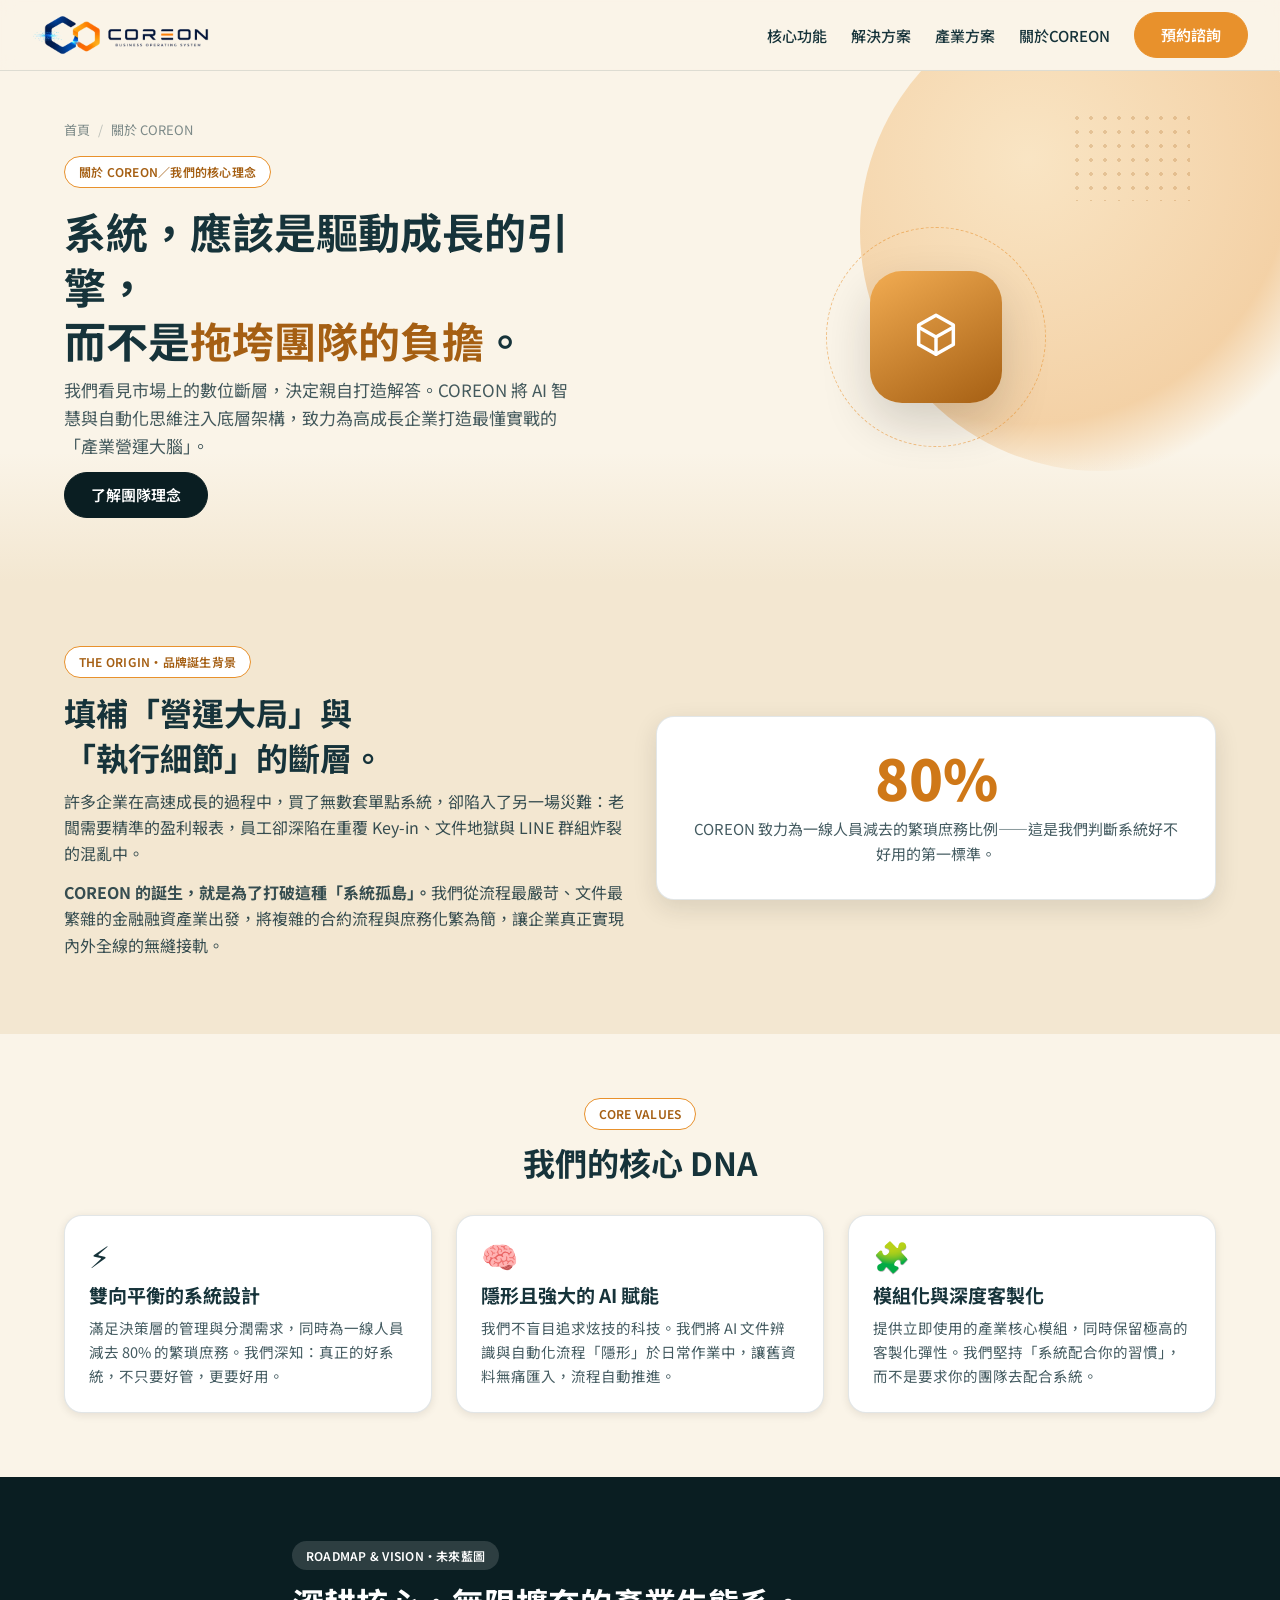
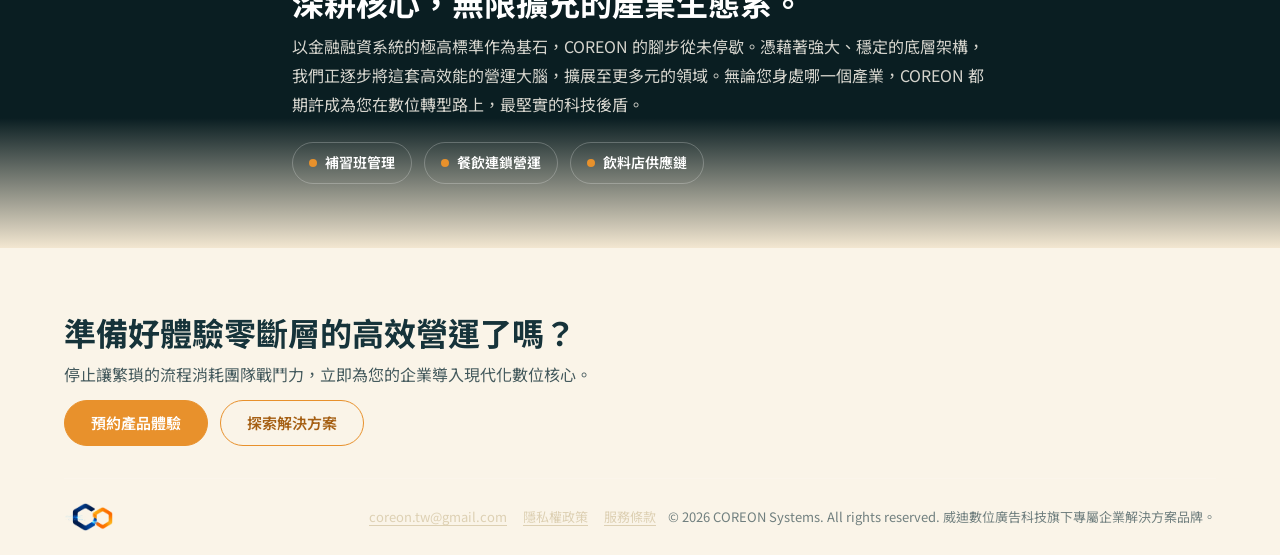
==== about/index.html @ 4904dd34 "更新網站 2026-08-02 11:13" ====
<!DOCTYPE html>
<html lang="zh-Hant-TW">
<head>
<meta charset="UTF-8">
<meta name="viewport" content="width=device-width, initial-scale=1">
<title>關於 COREON｜產業特化型 ERP 品牌故事</title>
<meta name="description" content="COREON 由威迪數位廣告科技打造，從流程最嚴苛的金融融資產業出發，用 AI 辨識與自動化打破企業「系統孤島」。看看我們的核心理念、品牌誕生故事，以及未來如何擴展到補習班、餐飲、飲料連鎖等產業。">
<link rel="canonical" href="https://coreon.tw/about/">

<meta property="og:type" content="website">
<meta property="og:site_name" content="COREON">
<meta property="og:title" content="關於 COREON｜產業特化型 ERP 品牌故事">
<meta property="og:description" content="從金融融資產業出發，COREON 用 AI 與自動化打破企業「系統孤島」，打造真正懂營運的產業特化型系統。">
<meta property="og:url" content="https://coreon.tw/about/">
<meta property="og:locale" content="zh_TW">

<meta name="twitter:card" content="summary_large_image">
<meta name="twitter:title" content="關於 COREON｜產業特化型 ERP 品牌故事">
<meta name="twitter:description" content="從金融融資產業出發，COREON 用 AI 與自動化打破企業「系統孤島」。">

<link rel="icon" type="image/x-icon" href="/favicon.ico">
<link rel="icon" type="image/png" sizes="32x32" href="/images/brand/favicon-32x32.png">
<link rel="icon" type="image/png" sizes="16x16" href="/images/brand/favicon-16x16.png">
<link rel="apple-touch-icon" sizes="180x180" href="/images/brand/apple-touch-icon.png">
<link rel="stylesheet" href="/css/styles.css">

<script type="application/ld+json">
{
  "@context": "https://schema.org",
  "@type": "BreadcrumbList",
  "itemListElement": [
    { "@type": "ListItem", "position": 1, "name": "首頁", "item": "https://coreon.tw/" },
    { "@type": "ListItem", "position": 2, "name": "關於 COREON", "item": "https://coreon.tw/about/" }
  ]
}
</script>
</head>
<body>

<header>
  <nav class="site-nav" aria-label="主導覽">
    <a class="nav-brand" href="/">
      <img class="nav-mark-logo nav-mark-logo--horizontal" src="/images/brand/coreon-horizontal.webp" alt="COREON — Business Operating System">
    </a>
    <button class="nav-toggle" id="navToggle" aria-expanded="false" aria-controls="navLinks" aria-label="開啟選單">
      <span></span>
    </button>
    <ul class="nav-links" id="navLinks">
      <li><a href="/#why">核心功能</a></li>
      <li><a href="/solutions/finance-lending/">解決方案</a></li>
      <li><a href="/industries/">產業方案</a></li>
      <li><a href="/about/" aria-current="page">關於COREON</a></li>
      <li><a href="https://lin.ee/829kkoG" target="_blank" rel="noopener" class="btn btn-primary glow-hover">預約諮詢</a></li>
    </ul>
  </nav>
</header>

<main>

  <!-- HERO -->
  <section class="hero fade-bottom fade-to-surface" aria-labelledby="hero-heading">
    <div class="hero-blob" aria-hidden="true"></div>
    <div class="hero-dots" aria-hidden="true"></div>
    <div class="container reveal">
      <ol class="breadcrumb" style="opacity:0.55;">
        <li><a href="/">首頁</a></li>
        <li>關於 COREON</li>
      </ol>
      <div class="grid-2" style="align-items:center;">
        <div>
          <span class="tag tag-outline">關於 COREON／我們的核心理念</span>
          <h1 id="hero-heading" style="margin-top:var(--space-4);">
            系統，應該是驅動成長的引擎，<br>
            而不是<span class="hero-highlight">拖垮團隊的負擔</span>。
          </h1>
          <p style="font-size:17px;max-width:520px;opacity:0.8;">
            我們看見市場上的數位斷層，決定親自打造解答。COREON 將 AI 智慧與自動化思維注入底層架構，致力為高成長企業打造最懂實戰的「產業營運大腦」。
          </p>
          <div style="display:flex;gap:var(--space-3);flex-wrap:wrap;">
            <a href="#origin" class="btn btn-secondary glow-hover glow-hover--teal">了解團隊理念</a>
          </div>
        </div>

        <div class="reveal" style="display:flex;justify-content:center;" aria-hidden="true">
          <div class="why-emblem" style="width:220px;height:220px;">
            <span class="why-emblem-ring"></span>
            <span class="why-emblem-core" style="width:132px;height:132px;border-radius:32px;">
              <svg width="52" height="52" viewBox="0 0 24 24" fill="none" stroke="currentColor" stroke-width="1.6" stroke-linecap="round" stroke-linejoin="round"><path d="M12 2l8 4.5v9L12 20l-8-4.5v-9L12 2z"/><path d="M12 12l8-4.5M12 12v8M12 12L4 7.5"/></svg>
            </span>
          </div>
        </div>
      </div>
    </div>
  </section>

  <!-- ORIGIN -->
  <section id="origin" style="background:var(--color-surface);" aria-labelledby="origin-heading">
    <div class="container reveal">
      <div class="grid-2" style="align-items:center;">
        <div>
          <span class="tag tag-outline">THE ORIGIN・品牌誕生背景</span>
          <h2 id="origin-heading" style="margin-top:var(--space-3);line-height:1.4;">填補「營運大局」與<br>「執行細節」的斷層。</h2>
          <p style="font-size:16px;opacity:0.85;">
            許多企業在高速成長的過程中，買了無數套單點系統，卻陷入了另一場災難：老闆需要精準的盈利報表，員工卻深陷在重覆 Key-in、文件地獄與 LINE 群組炸裂的混亂中。
          </p>
          <p style="font-size:16px;opacity:0.85;">
            <strong>COREON 的誕生，就是為了打破這種「系統孤島」。</strong>我們從流程最嚴苛、文件最繁雜的金融融資產業出發，將複雜的合約流程與庶務化繁為簡，讓企業真正實現內外全線的無縫接軌。
          </p>
        </div>
        <div class="card elev-md reveal" style="padding:var(--space-8);text-align:center;background:#fff;">
          <div style="font-family:var(--font-heading);font-weight:900;font-size:56px;color:var(--color-accent-600);line-height:1;">80%</div>
          <p class="card-body" style="font-size:15px;margin-top:var(--space-3);">COREON 致力為一線人員減去的繁瑣庶務比例——這是我們判斷系統好不好用的第一標準。</p>
        </div>
      </div>
    </div>
  </section>

  <!-- CORE DNA -->
  <section aria-labelledby="dna-heading">
    <div class="container reveal">
      <div class="section-intro">
        <span class="tag tag-outline">CORE VALUES</span>
        <h2 id="dna-heading" style="margin-top:var(--space-3);">我們的核心 DNA</h2>
      </div>
      <div class="grid-3">
        <article class="card pain-card elev-sm glow-hover">
          <span class="pain-emoji" aria-hidden="true">⚡</span>
          <h3 class="card-title">雙向平衡的系統設計</h3>
          <p class="card-body">滿足決策層的管理與分潤需求，同時為一線人員減去 80% 的繁瑣庶務。我們深知：真正的好系統，不只要好管，更要好用。</p>
        </article>
        <article class="card pain-card elev-sm glow-hover">
          <span class="pain-emoji" aria-hidden="true">🧠</span>
          <h3 class="card-title">隱形且強大的 AI 賦能</h3>
          <p class="card-body">我們不盲目追求炫技的科技。我們將 AI 文件辨識與自動化流程「隱形」於日常作業中，讓舊資料無痛匯入，流程自動推進。</p>
        </article>
        <article class="card pain-card elev-sm glow-hover">
          <span class="pain-emoji" aria-hidden="true">🧩</span>
          <h3 class="card-title">模組化與深度客製化</h3>
          <p class="card-body">提供立即使用的產業核心模組，同時保留極高的客製化彈性。我們堅持「系統配合你的習慣」，而不是要求你的團隊去配合系統。</p>
        </article>
      </div>
    </div>
  </section>

  <!-- ROADMAP -->
  <section class="section-on-dark fade-bottom fade-to-surface" aria-labelledby="roadmap-heading">
    <div class="container reveal" style="max-width:760px;">
      <span class="tag tag-on-dark">ROADMAP &amp; VISION・未來藍圖</span>
      <h2 id="roadmap-heading" style="margin-top:var(--space-3);">深耕核心，無限擴充的產業生態系。</h2>
      <p style="font-size:16px;line-height:1.8;opacity:0.85;">
        以金融融資系統的極高標準作為基石，COREON 的腳步從未停歇。憑藉著強大、穩定的底層架構，我們正逐步將這套高效能的營運大腦，擴展至更多元的領域。無論您身處哪一個產業，COREON 都期許成為您在數位轉型路上，最堅實的科技後盾。
      </p>
      <div class="trust-chip-row" style="justify-content:flex-start;margin-top:var(--space-6);">
        <span class="trust-chip" style="background:transparent;border-color:color-mix(in srgb, #fff 24%, transparent);color:#fff;"><span class="dot"></span>補習班管理</span>
        <span class="trust-chip" style="background:transparent;border-color:color-mix(in srgb, #fff 24%, transparent);color:#fff;"><span class="dot"></span>餐飲連鎖營運</span>
        <span class="trust-chip" style="background:transparent;border-color:color-mix(in srgb, #fff 24%, transparent);color:#fff;"><span class="dot"></span>飲料店供應鏈</span>
      </div>
    </div>
  </section>

  <!-- BOTTOM CTA -->
  <section class="cta-section" aria-labelledby="cta-heading">
    <div class="container">
      <div class="cta-inner reveal" style="max-width:640px;">
        <h2 id="cta-heading">準備好體驗零斷層的高效營運了嗎？</h2>
        <p style="opacity:0.8;">停止讓繁瑣的流程消耗團隊戰鬥力，立即為您的企業導入現代化數位核心。</p>
        <div style="display:flex;gap:var(--space-3);flex-wrap:wrap;">
          <a href="https://lin.ee/829kkoG" target="_blank" rel="noopener" class="btn btn-primary glow-hover">預約產品體驗</a>
          <a href="/solutions/finance-lending/" class="btn btn-outline glow-hover">探索解決方案</a>
        </div>
      </div>

      <div class="site-footer">
        <span class="nav-brand">
          <img class="nav-mark-logo" src="/images/brand/coreon-mark.webp" alt="COREON 商標" width="100" height="57">
          <span class="visually-hidden">COREON</span>
        </span>
        <ul class="footer-legal">
          <li><a href="mailto:coreon.tw@gmail.com">coreon.tw@gmail.com</a></li>
          <li><a href="/privacy-policy">隱私權政策</a></li>
          <li><a href="/terms">服務條款</a></li>
        </ul>
        <span class="footer-copy">© 2026 COREON Systems. All rights reserved. 威迪數位廣告科技旗下專屬企業解決方案品牌。</span>
      </div>
    </div>
  </section>

</main>

<script src="/js/main.js"></script>
</body>
</html>
---- css/styles.css ----
/* COREON — 全站樣式表 v2（圓潤現代 SaaS 風格）
   依使用者提供的參考圖調整視覺方向：保留原品牌色票（暖橘 + 深藍綠 + 米白），
   但改為圓角卡片、柔和陰影、區塊間漸層過渡與 hover 動態效果。
   字體 Noto Sans TC（設計稿原字體 Barlow 為拉丁字體，不含中文字符）。
   圖片素材：目前無真實照片／截圖，一律以 CSS/SVG 風格化示意圖呈現，待真實素材到位後替換。 */
@import url('https://fonts.googleapis.com/css2?family=Noto+Sans+TC:wght@400;500;600;700;900&display=swap');

:root {
  --color-bg: #faf4e8;
  --color-surface: #f3e7d1;
  --color-text: #16333a;
  --color-accent: #e8912c;
  --color-accent-2: #1d4a52;
  --color-divider: color-mix(in srgb, #16333a 12%, transparent);

  --color-neutral-100: #faf5ec;
  --color-neutral-200: #f0e6d4;
  --color-neutral-300: #ddd0b3;
  --color-neutral-400: #c2b295;
  --color-neutral-500: #a3937a;
  --color-neutral-600: #7d6f5a;
  --color-neutral-700: #5c5142;
  --color-neutral-800: #3a3128;
  --color-neutral-900: #241d16;

  --color-accent-100: #fff3e0;
  --color-accent-200: #fce0b0;
  --color-accent-300: #f7c880;
  --color-accent-400: #f2ac52;
  --color-accent-500: #e8912c;
  --color-accent-600: #cf7818;
  --color-accent-700: #a55f13;
  --color-accent-800: #74430e;
  --color-accent-900: #402408;

  --color-accent-2-100: #e3edee;
  --color-accent-2-200: #c0d6d8;
  --color-accent-2-300: #96bcbf;
  --color-accent-2-400: #6a9da1;
  --color-accent-2-500: #487d82;
  --color-accent-2-600: #2f5f64;
  --color-accent-2-700: #1d4a52;
  --color-accent-2-800: #123138;
  --color-accent-2-900: #0a1e22;

  --font-heading: "Noto Sans TC", system-ui, sans-serif;
  --font-heading-weight: 700;
  --font-body: "Noto Sans TC", system-ui, sans-serif;

  --space-1: 4px; --space-2: 8px; --space-3: 12px; --space-4: 16px; --space-6: 24px; --space-8: 32px;

  --radius-sm: 6px; --radius-md: 12px; --radius-lg: 18px; --radius-xl: 26px; --radius-pill: 999px;

  --shadow-sm: 0 2px 8px color-mix(in srgb, #241d16 10%, transparent);
  --shadow-md: 0 8px 24px color-mix(in srgb, #241d16 12%, transparent);
  --shadow-lg: 0 20px 48px color-mix(in srgb, #241d16 18%, transparent);
  --glow-accent: 0 0 0 4px color-mix(in srgb, var(--color-accent) 18%, transparent), 0 12px 32px color-mix(in srgb, var(--color-accent) 28%, transparent);
  --glow-teal: 0 0 0 4px color-mix(in srgb, var(--color-accent-2-500) 22%, transparent), 0 12px 32px color-mix(in srgb, var(--color-accent-2-700) 30%, transparent);
}

*, *::before, *::after { box-sizing: border-box; }
html { scroll-behavior: smooth; }
body {
  margin: 0; background: var(--color-bg); color: var(--color-text);
  font-family: var(--font-body); font-size: 16px; line-height: 1.65; font-weight: 400;
  overflow-x: hidden;
}
h1, h2, h3, h4, h5, h6 {
  font-family: var(--font-heading); font-weight: var(--font-heading-weight);
  line-height: 1.3; letter-spacing: 0; margin: 0 0 var(--space-2);
}
h1 { font-size: 42px; } h2 { font-size: 32px; } h3 { font-size: 21px; }
p { margin: 0 0 var(--space-3); }
a { color: var(--color-accent-700); text-underline-offset: 3px; }
img, svg { display: block; max-width: 100%; }
.container { max-width: 1280px; margin: 0 auto; padding-left: var(--space-8); padding-right: var(--space-8); position: relative; z-index: 1; }
.visually-hidden { position: absolute; width: 1px; height: 1px; overflow: hidden; clip: rect(0 0 0 0); white-space: nowrap; }
:focus-visible { outline: 2px solid var(--color-accent-700); outline-offset: 2px; }

/* — motion: 淡入上浮，配合 IntersectionObserver 觸發 — */
.reveal { opacity: 0; transform: translateY(18px); transition: opacity .6s ease, transform .6s ease; }
.reveal.is-visible { opacity: 1; transform: translateY(0); }
@media (prefers-reduced-motion: reduce) {
  html { scroll-behavior: auto; }
  .reveal { opacity: 1; transform: none; transition: none; }
}

/* — 區塊間漸層過渡（取代生硬的色塊切割）—
   做法：漸層是該區塊自己的 ::after，畫在自己底部邊緣「內側」，z-index 壓在內容下方，
   絕對不會蓋到前一個區塊或自己的文字／按鈕（先前版本用負 margin 疊到上一區塊，導致按鈕被蓋住，已修正）。 */
.fade-bottom { overflow: hidden; }
.fade-bottom::after {
  content: ""; position: absolute; left: 0; right: 0; bottom: 0; height: 130px;
  pointer-events: none; z-index: 0;
}
.fade-to-teal::after { background: linear-gradient(to bottom, transparent, var(--color-accent-2-900)); }
.fade-to-cream::after { background: linear-gradient(to bottom, transparent, var(--color-bg)); }
.fade-to-surface::after { background: linear-gradient(to bottom, transparent, var(--color-surface)); }
@media (max-width: 860px) { .fade-bottom::after { height: 72px; } }

/* — hover 發光效果，用在卡片／按鈕上 — */
.glow-hover { transition: box-shadow .3s ease, transform .3s ease, border-color .3s ease; }
.glow-hover:hover, .glow-hover:focus-visible { box-shadow: var(--glow-accent); transform: translateY(-4px); border-color: color-mix(in srgb, var(--color-accent) 45%, transparent); }
.glow-hover--teal:hover, .glow-hover--teal:focus-visible { box-shadow: var(--glow-teal); }

/* — buttons — */
.btn {
  display: inline-flex; align-items: center; justify-content: center; gap: 8px;
  cursor: pointer; text-decoration: none;
  font-family: var(--font-heading); font-weight: 600;
  font-size: 15px; line-height: 1.2; color: var(--color-text);
  background: transparent; border: 1.5px solid var(--color-divider);
  padding: 13px 26px; border-radius: var(--radius-pill);
  transition: box-shadow .25s ease, transform .25s ease, background .25s ease;
}
.btn:hover { transform: translateY(-2px); }
.btn-primary { background: var(--color-accent); color: #fff; border-color: var(--color-accent); }
.btn-primary:hover { background: var(--color-accent-600); box-shadow: var(--glow-accent); }
.btn-secondary { background: var(--color-accent-2-900); color: #fff; border-color: var(--color-accent-2-900); }
.btn-secondary:hover { background: var(--color-accent-2-700); box-shadow: var(--glow-teal); }
.btn-outline { border-color: var(--color-accent); color: var(--color-accent-700); background: transparent; }
.btn-outline:hover { background: var(--color-accent-100); box-shadow: var(--glow-accent); }
.btn-on-dark { border-color: color-mix(in srgb, #fff 30%, transparent); color: #fff; }
.btn-on-dark:hover { background: color-mix(in srgb, #fff 10%, transparent); }

/* — cards — */
.card { border-radius: var(--radius-lg); background: #fff; border: 1px solid var(--color-divider); }
.card-kicker { font-size: 11px; letter-spacing: 0.1em; text-transform: uppercase; color: var(--color-accent-700); font-weight: 600; }
.card-title { font-family: var(--font-heading); font-weight: 700; font-size: 19px; line-height: 1.35; }
.card-body { margin: 0; font-size: 14.5px; opacity: 0.8; }
.elev-sm { box-shadow: var(--shadow-sm); }
.elev-md { box-shadow: var(--shadow-md); }
.elev-lg { box-shadow: var(--shadow-lg); }

/* — tags — */
.tag { display: inline-flex; align-items: center; font-size: 12px; font-weight: 600; letter-spacing: 0.02em; padding: 5px 14px; border-radius: var(--radius-pill); }
.tag-accent { background: var(--color-accent-100); color: var(--color-accent-800); }
.tag-outline { border: 1.5px solid var(--color-accent); color: var(--color-accent-700); background: #fff; }
.tag-on-dark { background: color-mix(in srgb, #fff 14%, transparent); color: #fff; }

/* — icon badges — */
.icon-badge {
  width: 44px; height: 44px; border-radius: var(--radius-md); display: flex; align-items: center; justify-content: center;
  flex: none;
}
.icon-badge--accent { background: var(--color-accent-100); color: var(--color-accent-700); }
.icon-badge--teal { background: var(--color-accent-2-100); color: var(--color-accent-2-700); }
.icon-badge--on-dark { background: color-mix(in srgb, #fff 12%, transparent); color: var(--color-accent-300); }
.icon-badge--check { width: 26px; height: 26px; border-radius: 50%; background: var(--color-accent); color: #fff; }

/* — layout helpers — */
.grid-2 { display: grid; grid-template-columns: 1fr 1fr; gap: var(--space-8); }
.grid-3 { display: grid; grid-template-columns: repeat(3, 1fr); gap: var(--space-6); }
.grid-4 { display: grid; grid-template-columns: repeat(4, 1fr); gap: var(--space-4); }

/* — nav — */
.site-nav {
  display: flex; align-items: center; gap: var(--space-4);
  padding: var(--space-3) var(--space-8); border-bottom: 1px solid var(--color-divider);
  position: sticky; top: 0; background: color-mix(in srgb, var(--color-bg) 92%, transparent); backdrop-filter: blur(8px); z-index: 50;
}
.nav-brand { display: inline-flex; align-items: center; gap: 8px; font-family: var(--font-heading); font-weight: 800; font-size: 20px; margin-right: auto; letter-spacing: 0.01em; }
a.nav-brand { text-decoration: none; color: inherit; }
.nav-mark-logo { height: 32px; width: auto; display: block; }
.nav-mark-logo--horizontal { height: 40px; }
.site-footer .nav-mark-logo { height: 28px; }
.nav-links { display: flex; align-items: center; gap: var(--space-6); list-style: none; margin: 0; padding: 0; }
.nav-links a:not(.btn) { color: inherit; text-decoration: none; font-size: 15px; font-weight: 500; position: relative; }
.nav-links a:not(.btn)::after {
  content: ""; position: absolute; left: 0; right: 0; bottom: -6px; height: 2px; background: var(--color-accent);
  transform: scaleX(0); transition: transform .25s ease; transform-origin: left;
}
.nav-links a:not(.btn):hover::after { transform: scaleX(1); }
.nav-links a:not(.btn):hover { color: var(--color-accent-700); }
.nav-toggle { display: none; }

/* — hero — */
.hero { padding: calc(var(--space-8) * 1.5) var(--space-8) calc(var(--space-8) * 2); position: relative; overflow: hidden; }
.hero-highlight { color: var(--color-accent-700); }
.hero-feature-list { list-style: none; margin: var(--space-4) 0 var(--space-6); padding: 0; display: flex; flex-direction: column; gap: var(--space-3); }
.hero-feature-list li { display: flex; align-items: flex-start; gap: var(--space-3); }
.hero-feature-list .icon-badge { width: 38px; height: 38px; border-radius: 10px; }
.hero-feature-title { font-weight: 700; font-size: 15px; }
.hero-feature-desc { font-size: 13.5px; opacity: 0.75; margin: 2px 0 0; }
.hero-blob {
  position: absolute; top: -80px; right: -60px; width: 480px; height: 480px; border-radius: 50%;
  background: radial-gradient(circle at 35% 35%, var(--color-accent-300), var(--color-accent-500) 60%, transparent 75%);
  opacity: 0.35; z-index: 0; pointer-events: none;
}
.hero-dots {
  position: absolute; top: 40px; right: 90px; width: 120px; height: 90px; z-index: 0; pointer-events: none;
  background-image: radial-gradient(color-mix(in srgb, var(--color-accent-700) 45%, transparent) 2px, transparent 2px);
  background-size: 14px 14px; opacity: 0.5;
}

/* — dashboard mockup (CSS/SVG 示意圖，非真實截圖) — */
.mockup-wrap { position: relative; z-index: 1; }
.mockup-laptop {
  background: #fff; border-radius: var(--radius-lg); box-shadow: var(--shadow-lg);
  border: 1px solid var(--color-divider); overflow: hidden;
}
.mockup-topbar { display: flex; align-items: center; gap: var(--space-2); padding: var(--space-3) var(--space-4); border-bottom: 1px solid var(--color-divider); }
.mockup-dot { width: 9px; height: 9px; border-radius: 50%; background: var(--color-accent-400); }
.mockup-dot:nth-child(2) { background: var(--color-accent-2-400); }
.mockup-dot:nth-child(3) { background: var(--color-accent-600); }
.mockup-brand { margin-left: var(--space-2); font-size: 12px; font-weight: 700; color: var(--color-accent-700); }
.mockup-body { padding: var(--space-4); }
.mockup-stat-row { display: grid; grid-template-columns: repeat(4, 1fr); gap: var(--space-3); margin-bottom: var(--space-4); }
.mockup-stat { background: var(--color-neutral-100); border-radius: var(--radius-md); padding: var(--space-3); }
.mockup-stat-value { font-family: var(--font-heading); font-weight: 700; font-size: 20px; }
.mockup-stat-delta { font-size: 11px; color: var(--color-accent-700); font-weight: 600; margin-top: 2px; }
.mockup-charts { display: grid; grid-template-columns: 1.4fr 1fr; gap: var(--space-3); }
.mockup-panel { background: var(--color-neutral-100); border-radius: var(--radius-md); padding: var(--space-3); }
.mockup-panel-title { font-size: 12px; opacity: 0.65; margin-bottom: var(--space-2); }
.mockup-phone {
  position: absolute; right: -22px; bottom: -28px; width: 128px; background: #16333a; border-radius: 22px;
  padding: 8px; box-shadow: var(--shadow-lg); border: 1px solid var(--color-divider);
}
.mockup-phone-screen { background: #fff; border-radius: 14px; padding: var(--space-2); }
.mockup-phone-row { display: flex; align-items: center; justify-content: space-between; padding: 5px 0; border-bottom: 1px solid var(--color-neutral-200); font-size: 9px; }

/* — sections — */
section { padding: calc(var(--space-8) * 2) var(--space-8); position: relative; }
.section-intro { text-align: center; max-width: 680px; margin: 0 auto var(--space-8); }
.section-on-dark { background: var(--color-accent-2-900); color: var(--color-neutral-100); }
.section-on-dark h2, .section-on-dark h3 { color: #fff; }
.section-on-dark .section-intro p { opacity: 0.75; }

/* — breadcrumb（內頁用）— */
.breadcrumb { list-style: none; display: flex; gap: 8px; padding: 0; margin: 0 0 var(--space-4); font-size: 13px; opacity: 0.65; flex-wrap: wrap; }
.breadcrumb a { color: inherit; text-decoration: none; }
.breadcrumb a:hover { color: var(--color-accent-700); }
.breadcrumb li:not(:last-child)::after { content: "/"; margin-left: 8px; opacity: 0.5; }

/* — 痛點卡片 — */
.pain-card { padding: var(--space-6); text-align: left; }
.pain-emoji { font-size: 30px; line-height: 1; margin-bottom: var(--space-3); display: block; }

/* — 3 步驟流程（橫向，行動裝置改直向）— */
.workflow-grid { display: grid; grid-template-columns: repeat(3, 1fr); gap: var(--space-6); align-items: stretch; }
.workflow-step { position: relative; padding: var(--space-6); display: flex; flex-direction: column; gap: var(--space-2); }
.workflow-step-num {
  width: 30px; height: 30px; border-radius: 50%; background: var(--color-accent); color: #fff;
  display: flex; align-items: center; justify-content: center; font-family: var(--font-heading); font-weight: 700; font-size: 14px;
  margin-bottom: var(--space-2);
}
.workflow-step:not(:last-child)::after {
  content: ""; position: absolute; top: 50%; right: -28px; width: 32px; height: 2px;
  background: repeating-linear-gradient(to right, var(--color-accent) 0 6px, transparent 6px 11px);
}
@media (max-width: 860px) {
  .workflow-grid { grid-template-columns: 1fr; }
  .workflow-step:not(:last-child)::after { display: none; }
}

/* — why 區塊：深色底 + checklist — */
.why-columns { display: grid; grid-template-columns: 1fr auto 1fr; gap: var(--space-8); align-items: center; }
.why-col-title { display: flex; align-items: center; gap: var(--space-2); font-size: 17px; font-weight: 700; margin-bottom: var(--space-4); }
.check-list { list-style: none; margin: 0; padding: 0; display: flex; flex-direction: column; gap: var(--space-4); }
.check-list li { display: flex; gap: var(--space-3); }
.check-item-title { font-weight: 700; font-size: 15px; }
.check-item-desc { font-size: 13.5px; opacity: 0.75; margin: 2px 0 0; }
.why-emblem { width: 150px; height: 150px; border-radius: 50%; position: relative; display: flex; align-items: center; justify-content: center; }
.why-emblem-ring { position: absolute; inset: 0; border-radius: 50%; border: 1.5px dashed color-mix(in srgb, var(--color-accent) 55%, transparent); animation: spin 18s linear infinite; }
.why-emblem-core {
  width: 92px; height: 92px; border-radius: 22px; background: linear-gradient(150deg, var(--color-accent-400), var(--color-accent-700));
  display: flex; align-items: center; justify-content: center; color: #fff; box-shadow: var(--shadow-lg);
}
@keyframes spin { from { transform: rotate(0deg); } to { transform: rotate(360deg); } }
@media (prefers-reduced-motion: reduce) { .why-emblem-ring { animation: none; } }

/* — industries — */
.industry-card { border-radius: var(--radius-lg); padding: var(--space-6); position: relative; }
.industry-card--featured { background: var(--color-accent-2-900); color: #fff; border: none; }
.industry-card--featured .card-body { color: color-mix(in srgb, #fff 80%, transparent); }
.industry-card .tag { position: absolute; top: var(--space-4); right: var(--space-4); }
.industry-link { display: inline-flex; align-items: center; gap: 6px; font-size: 14px; font-weight: 600; margin-top: var(--space-3); text-decoration: none; }

/* — matrix table（模組×產業對照等比較表格，內頁用）— */
.matrix-table-wrap { overflow-x: auto; border-radius: var(--radius-lg); border: 1px solid var(--color-divider); background: #fff; }
.matrix-table { width: 100%; border-collapse: collapse; font-size: 14px; }
.matrix-table th, .matrix-table td { padding: var(--space-3) var(--space-4); text-align: left; border-bottom: 1px solid var(--color-divider); }
.matrix-table th { font-family: var(--font-heading); font-weight: 700; background: var(--color-surface); white-space: nowrap; }
.matrix-table tr:last-child td { border-bottom: none; }
.matrix-table td:first-child, .matrix-table th:first-child { font-weight: 600; white-space: nowrap; }

/* — trust strip：以產業類別取代未經證實的客戶標誌 — */
.trust-strip { padding: var(--space-8); }
.trust-chip-row { display: flex; flex-wrap: wrap; gap: var(--space-3); justify-content: center; }
.trust-chip {
  display: inline-flex; align-items: center; gap: var(--space-2); padding: var(--space-2) var(--space-4);
  border: 1px solid var(--color-divider); border-radius: var(--radius-pill); background: #fff; font-size: 14px; font-weight: 600;
}
.trust-chip .dot { width: 8px; height: 8px; border-radius: 50%; background: var(--color-accent); }

/* — final CTA — */
.cta-section { padding-bottom: var(--space-6); }
.cta-inner { max-width: 600px; }
.cta-rocket { position: absolute; right: 6%; bottom: 0; width: 220px; opacity: 0.95; }
.cta-form { display: flex; gap: var(--space-3); flex-wrap: wrap; max-width: 520px; }
.cta-form input {
  flex: 1; min-width: 240px; background: color-mix(in srgb, #fff 8%, transparent); color: #fff;
  border: 1.5px solid color-mix(in srgb, #fff 22%, transparent); border-radius: var(--radius-pill);
  padding: 13px 20px; font: inherit; font-size: 15px;
}
.cta-form input::placeholder { color: color-mix(in srgb, #fff 55%, transparent); }
.cta-line-link { display: inline-flex; align-items: center; gap: var(--space-2); font-size: 14px; color: var(--color-neutral-300); text-decoration: none; margin-top: var(--space-6); }
.cta-line-badge { width: 20px; height: 20px; border-radius: 6px; background: #06c755; display: inline-flex; align-items: center; justify-content: center; font: 700 10px var(--font-heading); color: #fff; }

.site-footer {
  max-width: 1280px; margin: var(--space-8) auto 0; padding-top: var(--space-6);
  border-top: 1px solid color-mix(in srgb, #fff 12%, transparent); display: flex; justify-content: space-between;
  align-items: center; flex-wrap: wrap; gap: var(--space-3); position: relative; z-index: 1;
}
.footer-legal { display: flex; gap: var(--space-4); list-style: none; padding: 0; margin: 0; font-size: 13px; }
.footer-legal a { color: var(--color-neutral-300); }
.footer-copy { font-size: 13px; opacity: 0.6; text-align: center; }

/* — responsive / mobile-first overrides — */
@media (max-width: 960px) {
  .why-columns { grid-template-columns: 1fr; }
  .why-emblem { margin: 0 auto; }
  .mockup-phone { display: none; }
}
@media (max-width: 860px) {
  .container, section, .hero, .site-nav { padding-left: var(--space-4); padding-right: var(--space-4); }
  .grid-2, .grid-3, .grid-4, .mockup-stat-row, .mockup-charts { grid-template-columns: 1fr; }
  h1 { font-size: 30px; } h2 { font-size: 24px; }
  .hero-blob { width: 320px; height: 320px; top: -60px; right: -100px; }
  .nav-mark-logo--horizontal { height: 30px; }

  .nav-toggle {
    display: inline-flex; align-items: center; justify-content: center;
    width: 40px; height: 40px; border-radius: var(--radius-md); border: 1px solid var(--color-divider); background: transparent;
    cursor: pointer; margin-left: var(--space-3);
  }
  .nav-toggle span, .nav-toggle span::before, .nav-toggle span::after {
    content: ""; display: block; width: 18px; height: 2px; background: var(--color-text); position: relative;
  }
  .nav-toggle span::before { position: absolute; top: -6px; }
  .nav-toggle span::after { position: absolute; top: 6px; }
  .nav-links {
    display: none; position: absolute; top: 100%; left: 0; right: 0;
    background: var(--color-bg); border-bottom: 1px solid var(--color-divider);
    flex-direction: column; align-items: flex-start; gap: 0; padding: var(--space-2) var(--space-4) var(--space-4);
  }
  .nav-links.is-open { display: flex; }
  .nav-links li { width: 100%; }
  .nav-links a:not(.btn) { display: block; padding: var(--space-3) 0; width: 100%; }
  .nav-links .btn { margin-top: var(--space-2); width: 100%; }
  .cta-rocket { display: none; }
}
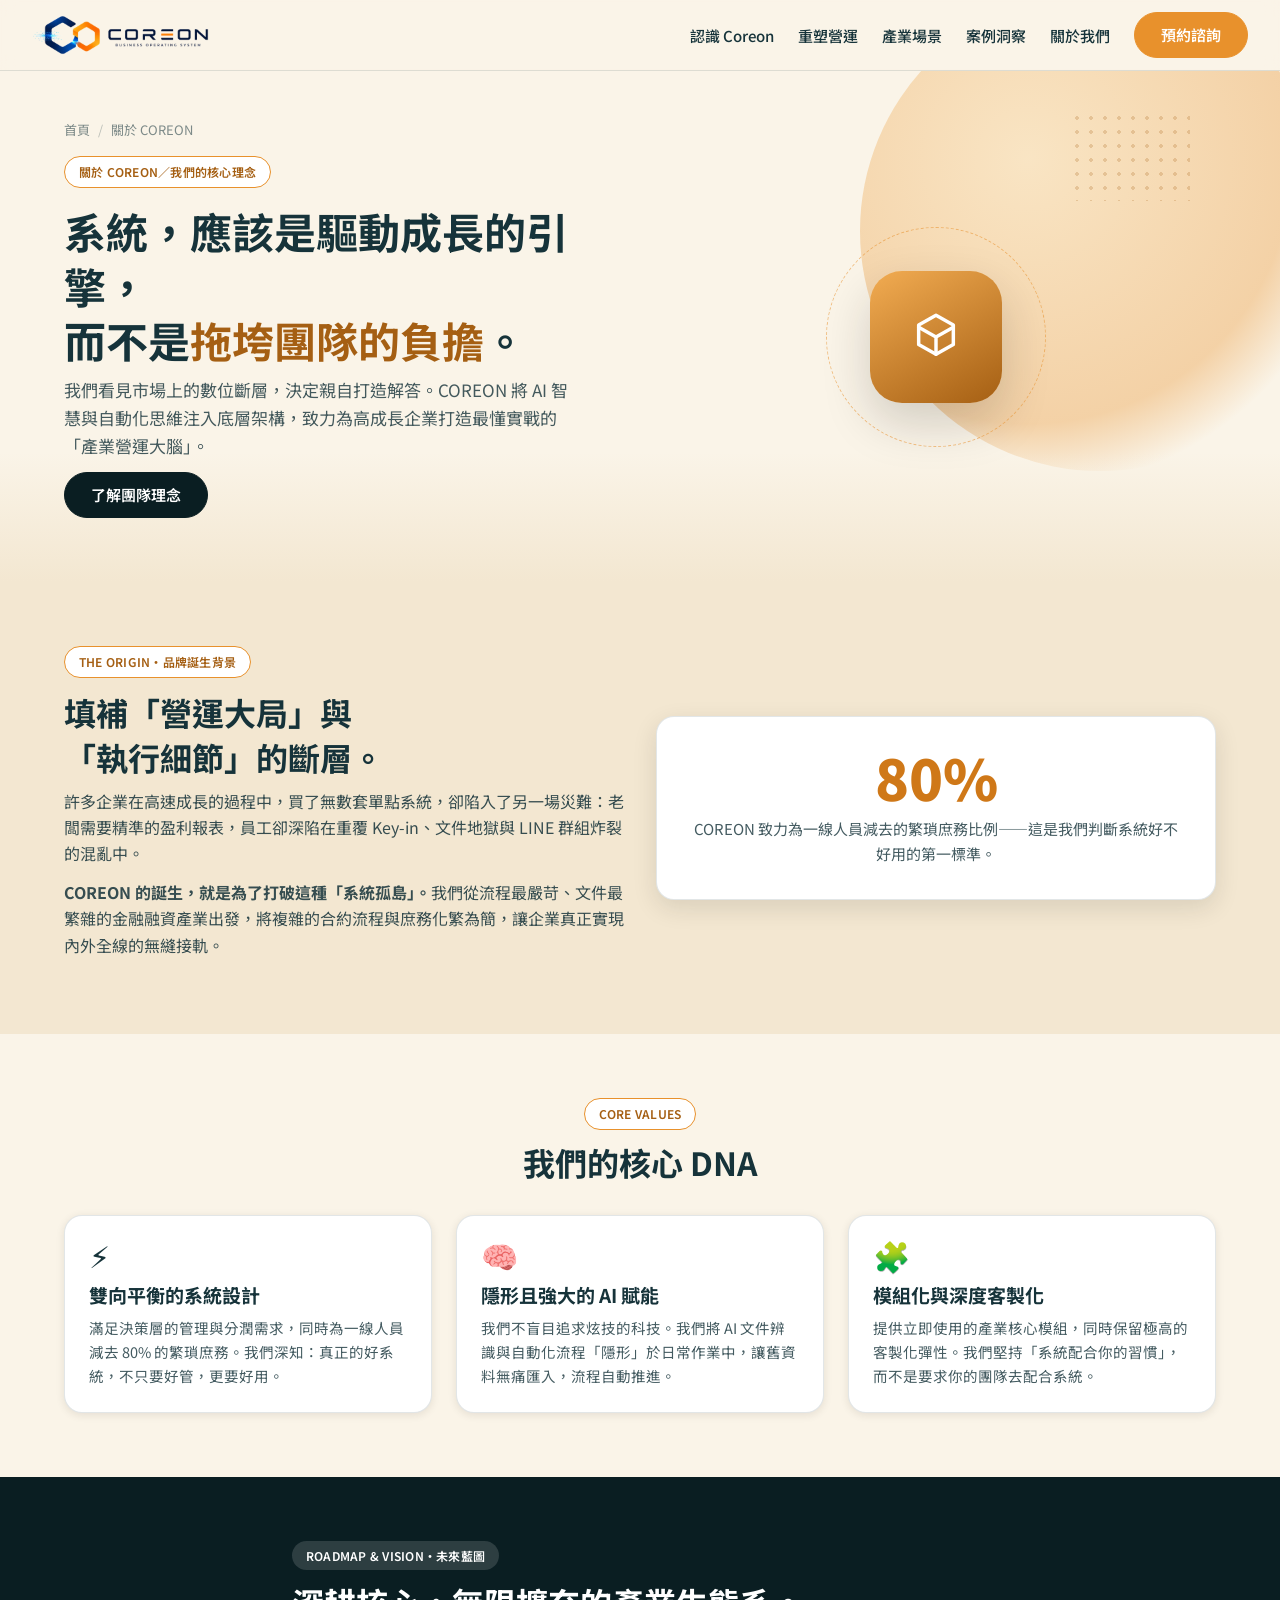
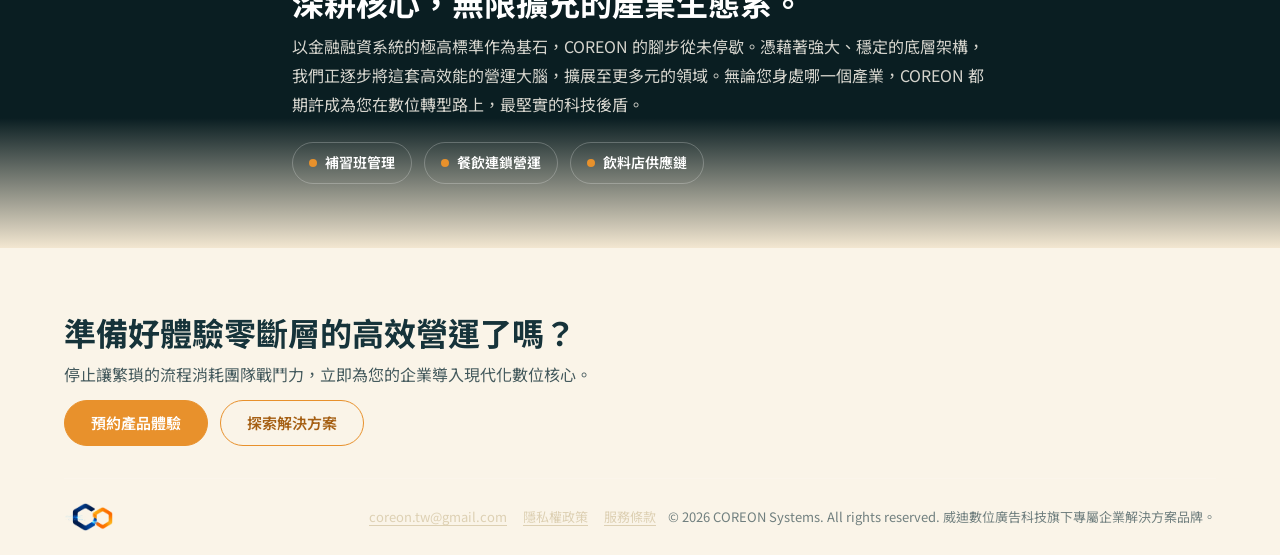
==== commit abfe09c7: "更新網站 2026-08-23 21:48" ====
--- a/about/index.html
+++ b/about/index.html
@@ -3,6 +3,16 @@
 <head>
 <meta charset="UTF-8">
 <meta name="viewport" content="width=device-width, initial-scale=1">
+
+<!-- Google tag (gtag.js) -->
+<script async src="https://www.googletagmanager.com/gtag/js?id=G-TXDZ6K7RPB"></script>
+<script>
+  window.dataLayer = window.dataLayer || [];
+  function gtag(){dataLayer.push(arguments);}
+  gtag('js', new Date());
+  gtag('config', 'G-TXDZ6K7RPB');
+</script>
+
 <title>關於 COREON｜產業特化型 ERP 品牌故事</title>
 <meta name="description" content="COREON 由威迪數位廣告科技打造，從流程最嚴苛的金融融資產業出發，用 AI 辨識與自動化打破企業「系統孤島」。看看我們的核心理念、品牌誕生故事，以及未來如何擴展到補習班、餐飲、飲料連鎖等產業。">
 <link rel="canonical" href="https://coreon.tw/about/">
@@ -46,10 +56,11 @@
       <span></span>
     </button>
     <ul class="nav-links" id="navLinks">
-      <li><a href="/#why">核心功能</a></li>
-      <li><a href="/solutions/finance-lending/">解決方案</a></li>
-      <li><a href="/industries/">產業方案</a></li>
-      <li><a href="/about/" aria-current="page">關於COREON</a></li>
+      <li><a href="/understand/">認識 Coreon</a></li>
+      <li><a href="/transform/">重塑營運</a></li>
+      <li><a href="/industries/">產業場景</a></li>
+      <li><a href="/insights/">案例洞察</a></li>
+      <li><a href="/about/" aria-current="page">關於我們</a></li>
       <li><a href="https://lin.ee/829kkoG" target="_blank" rel="noopener" class="btn btn-primary glow-hover">預約諮詢</a></li>
     </ul>
   </nav>
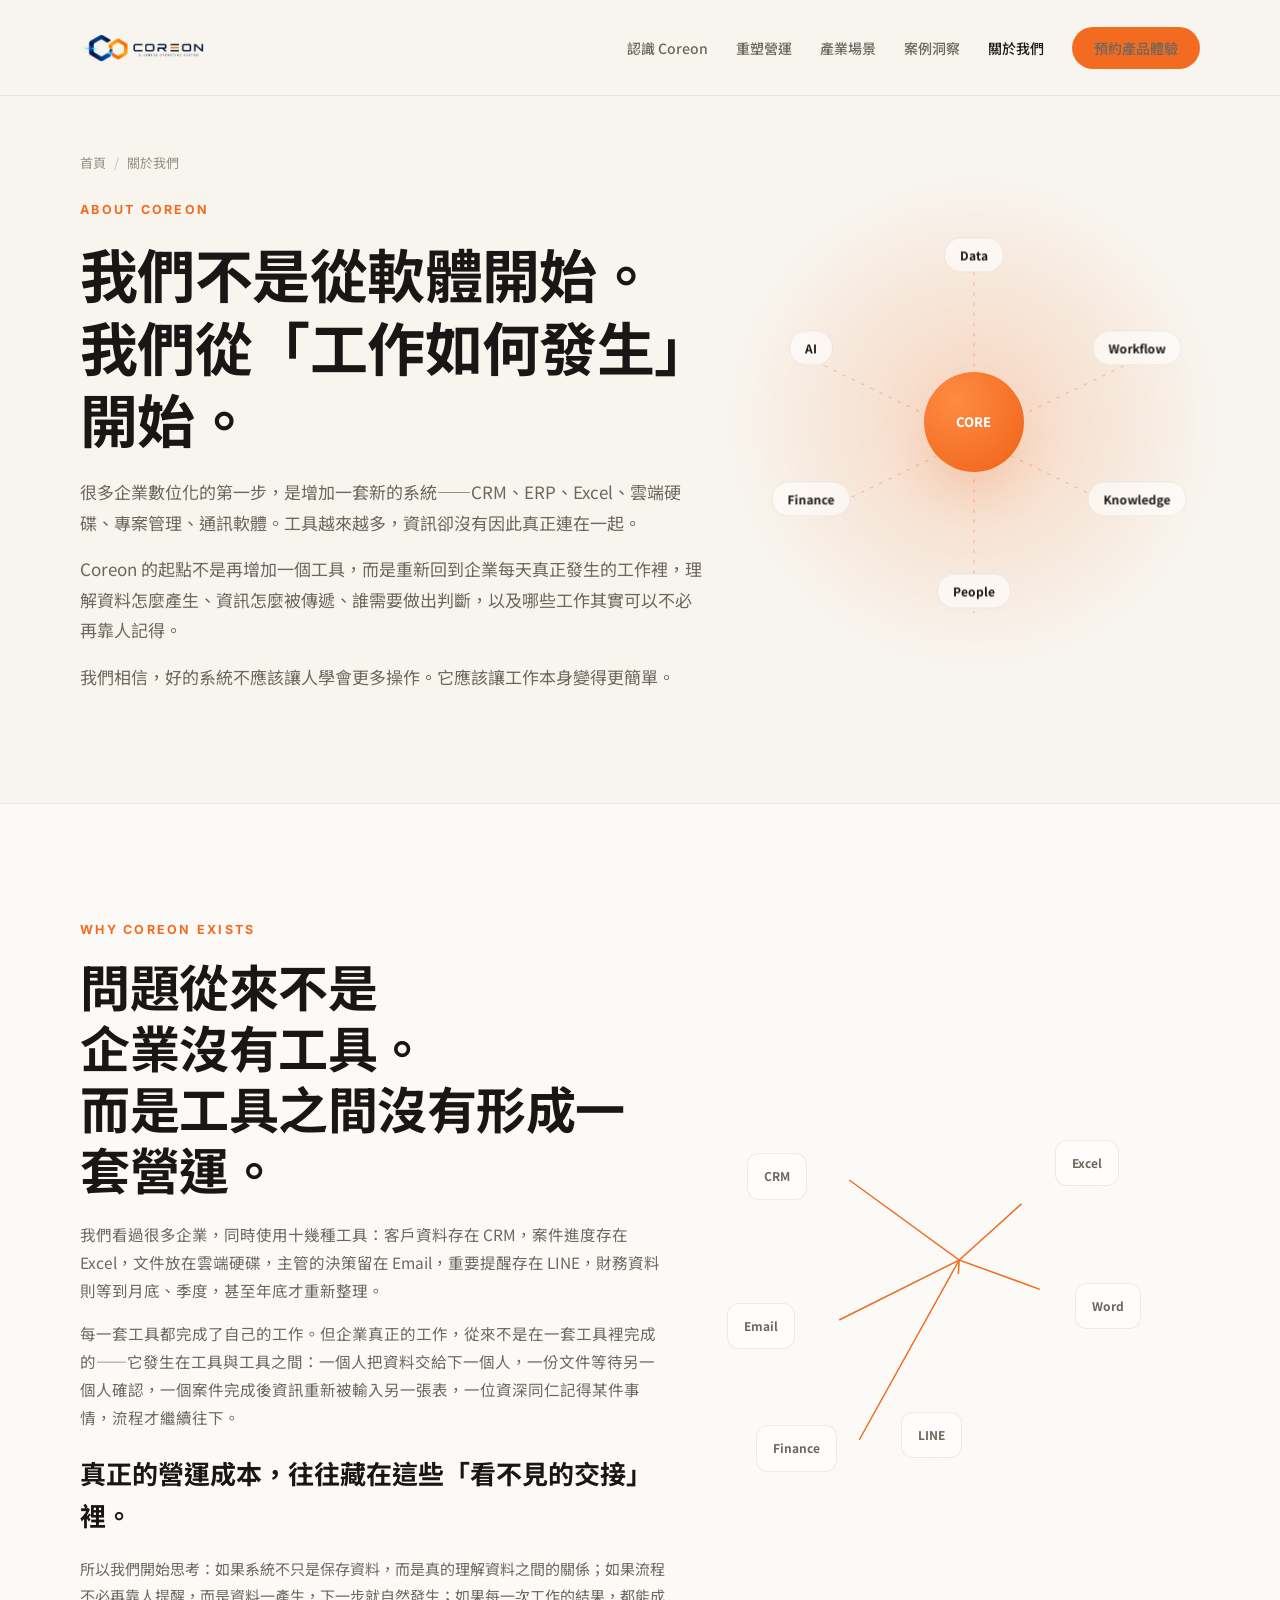
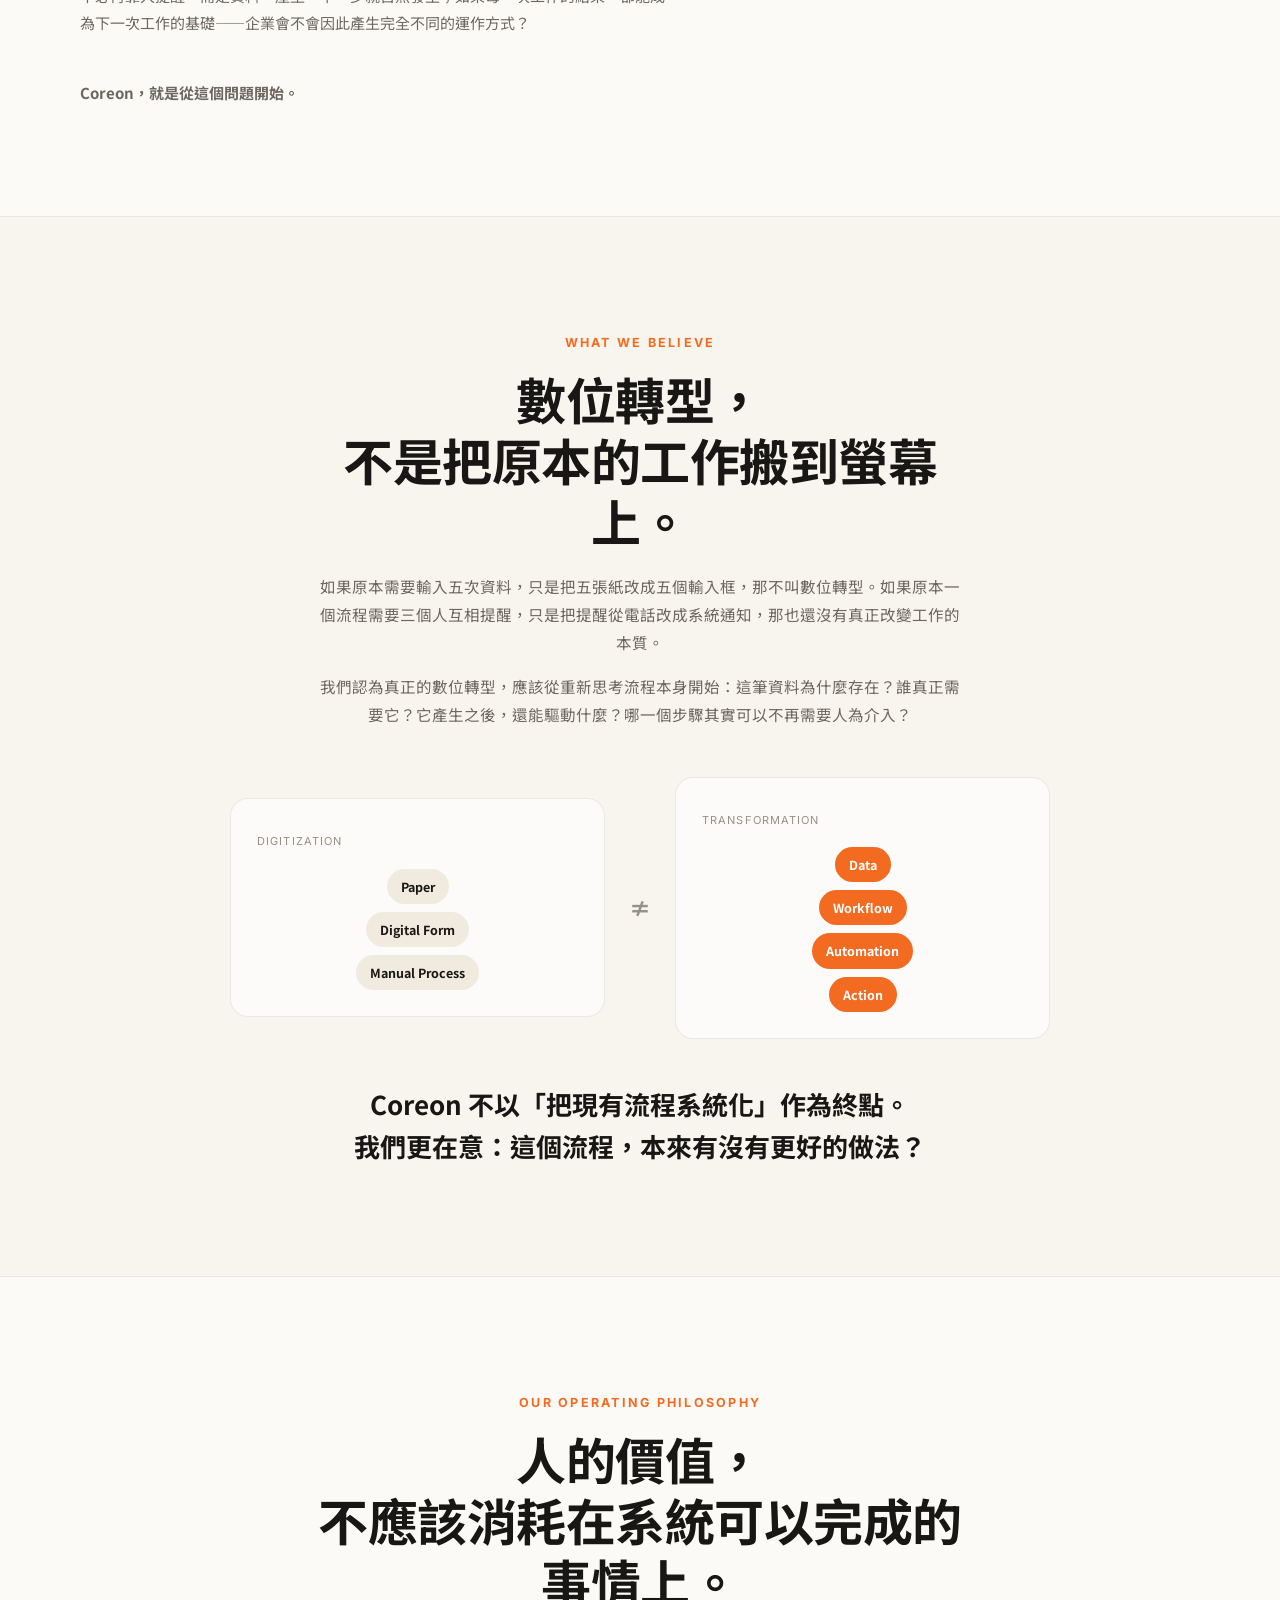
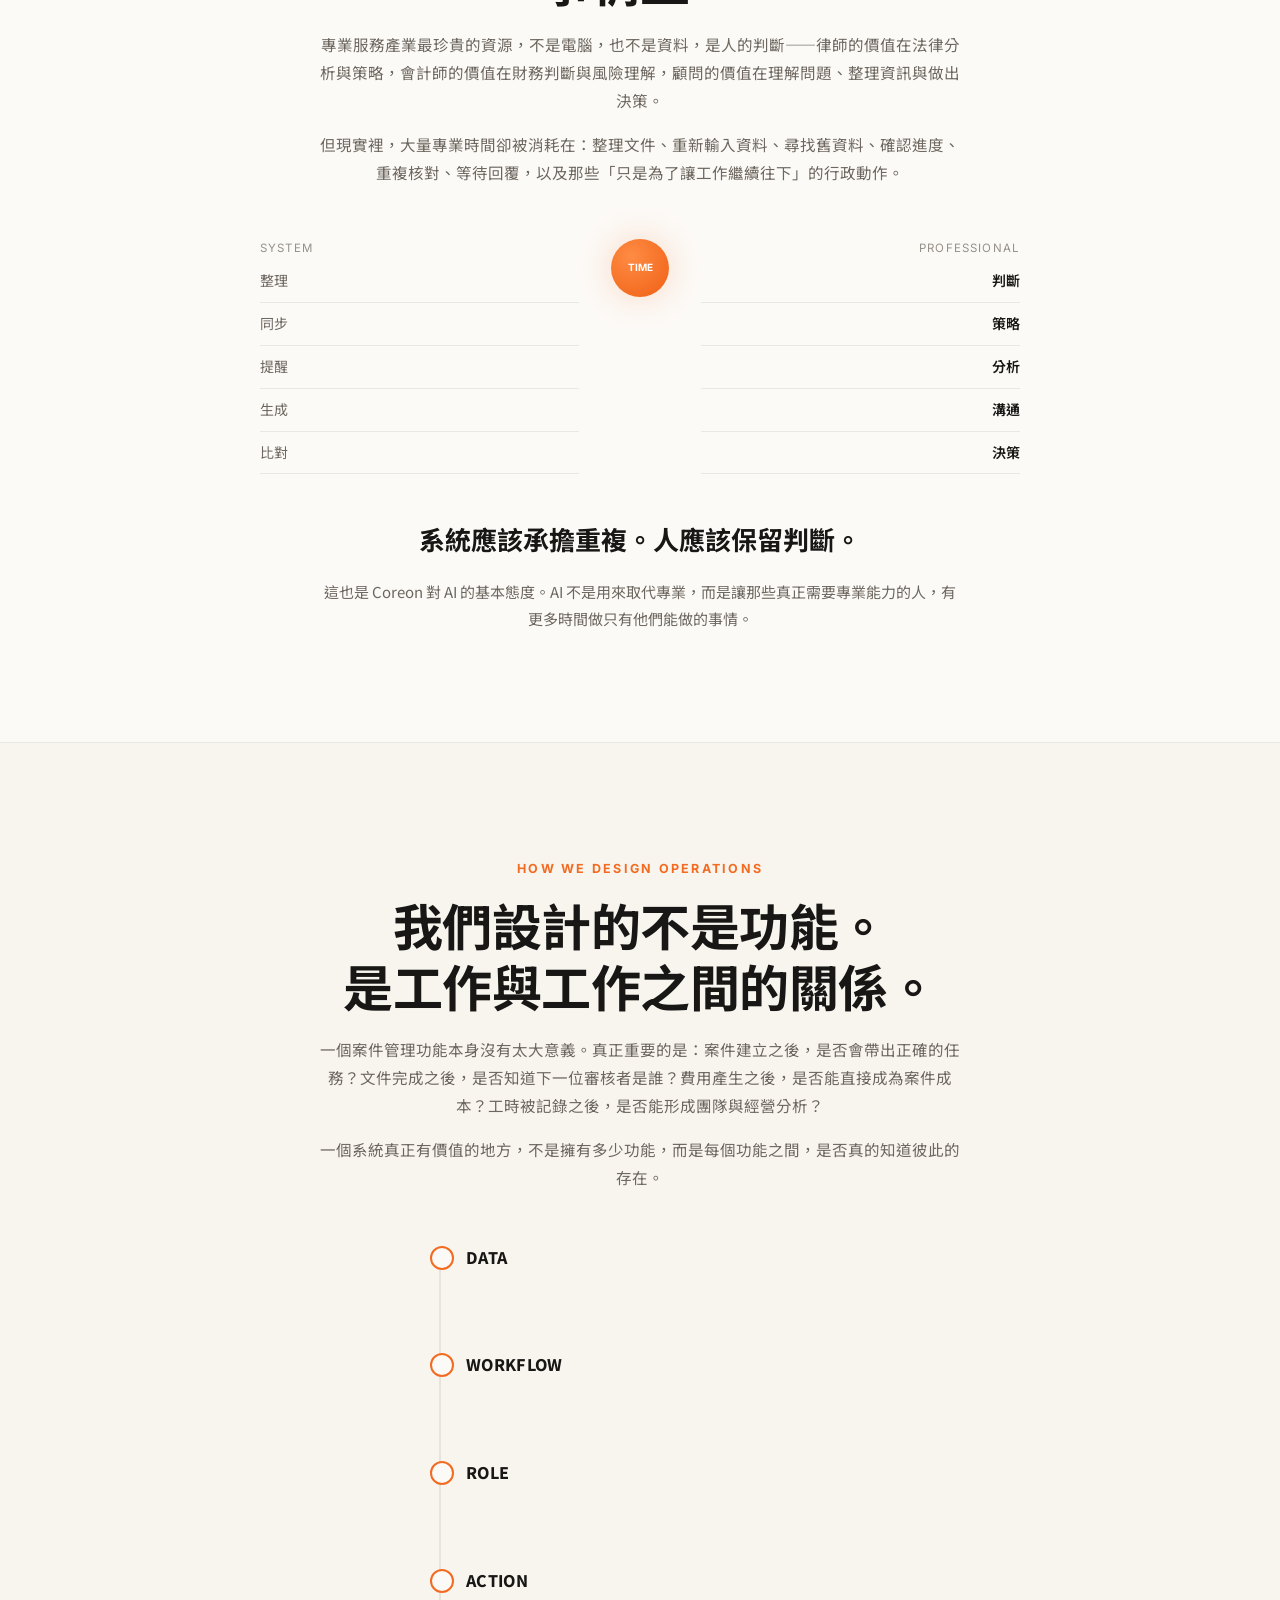
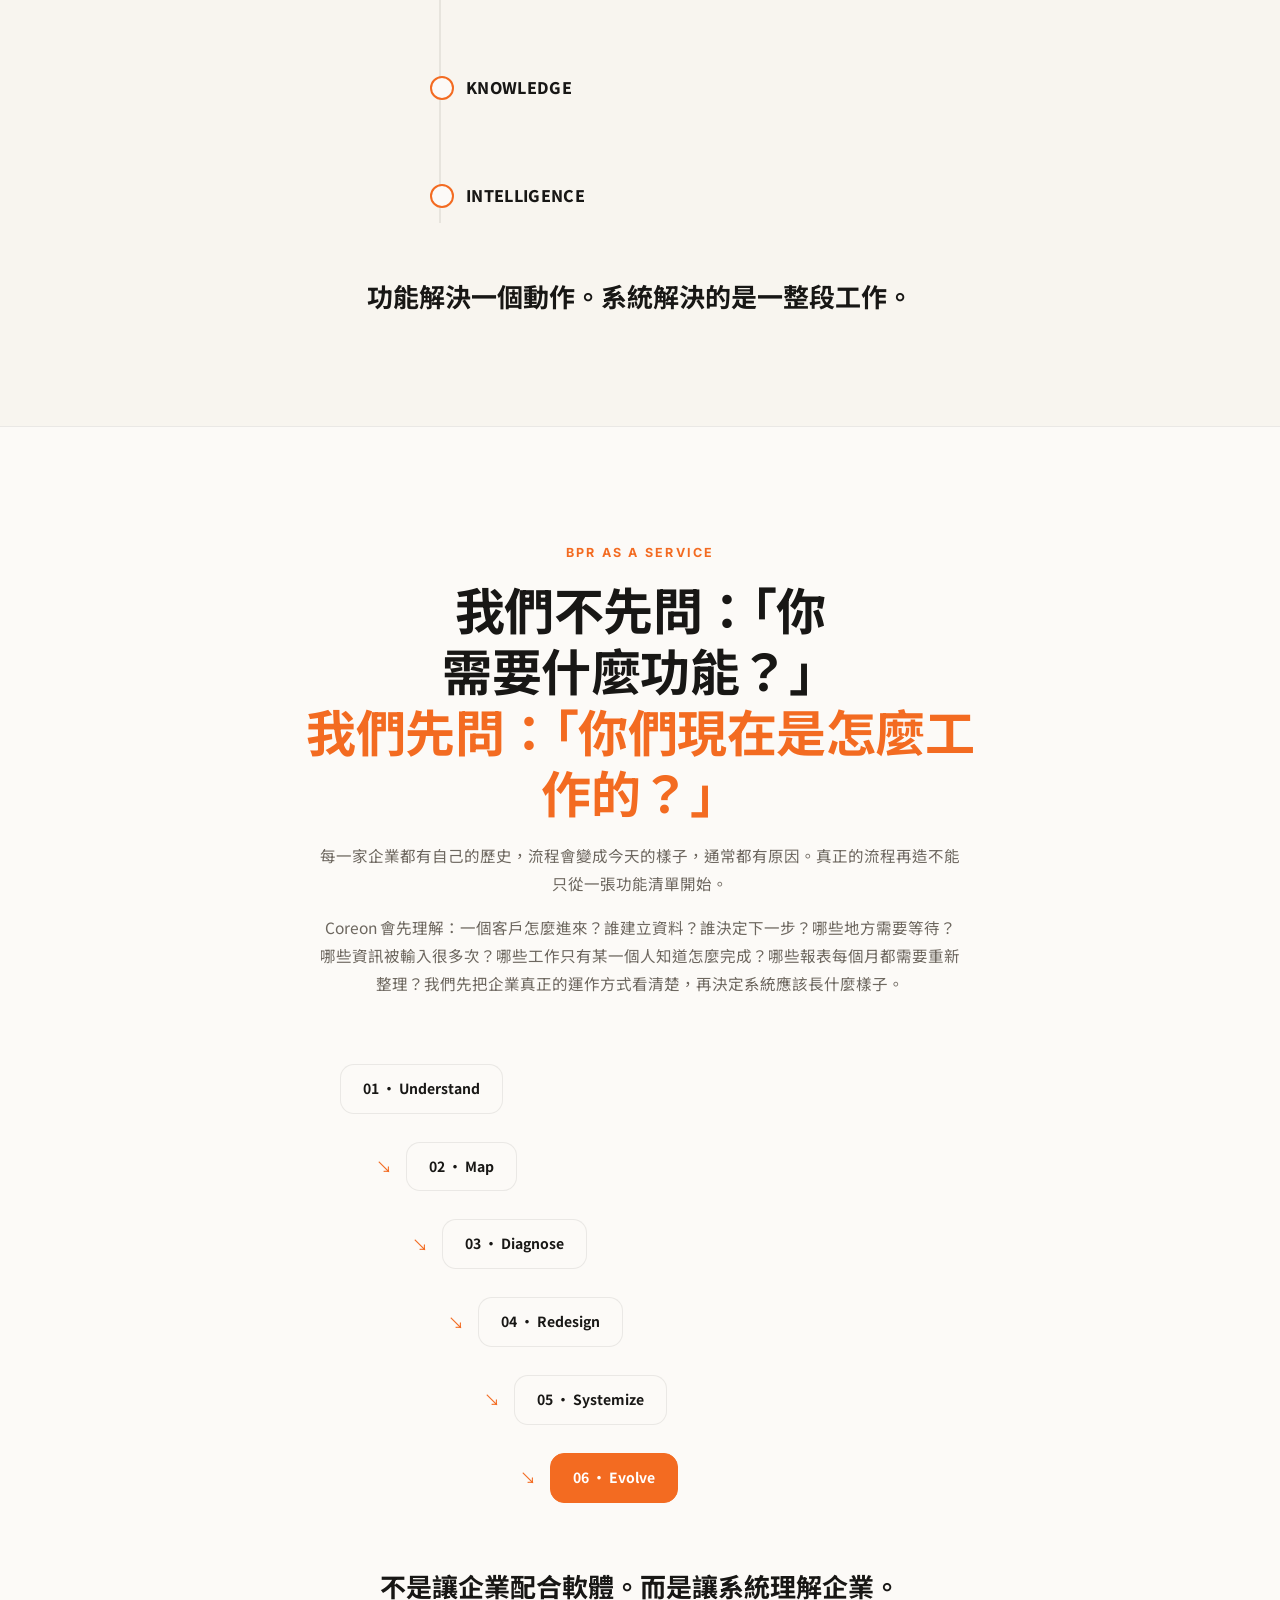
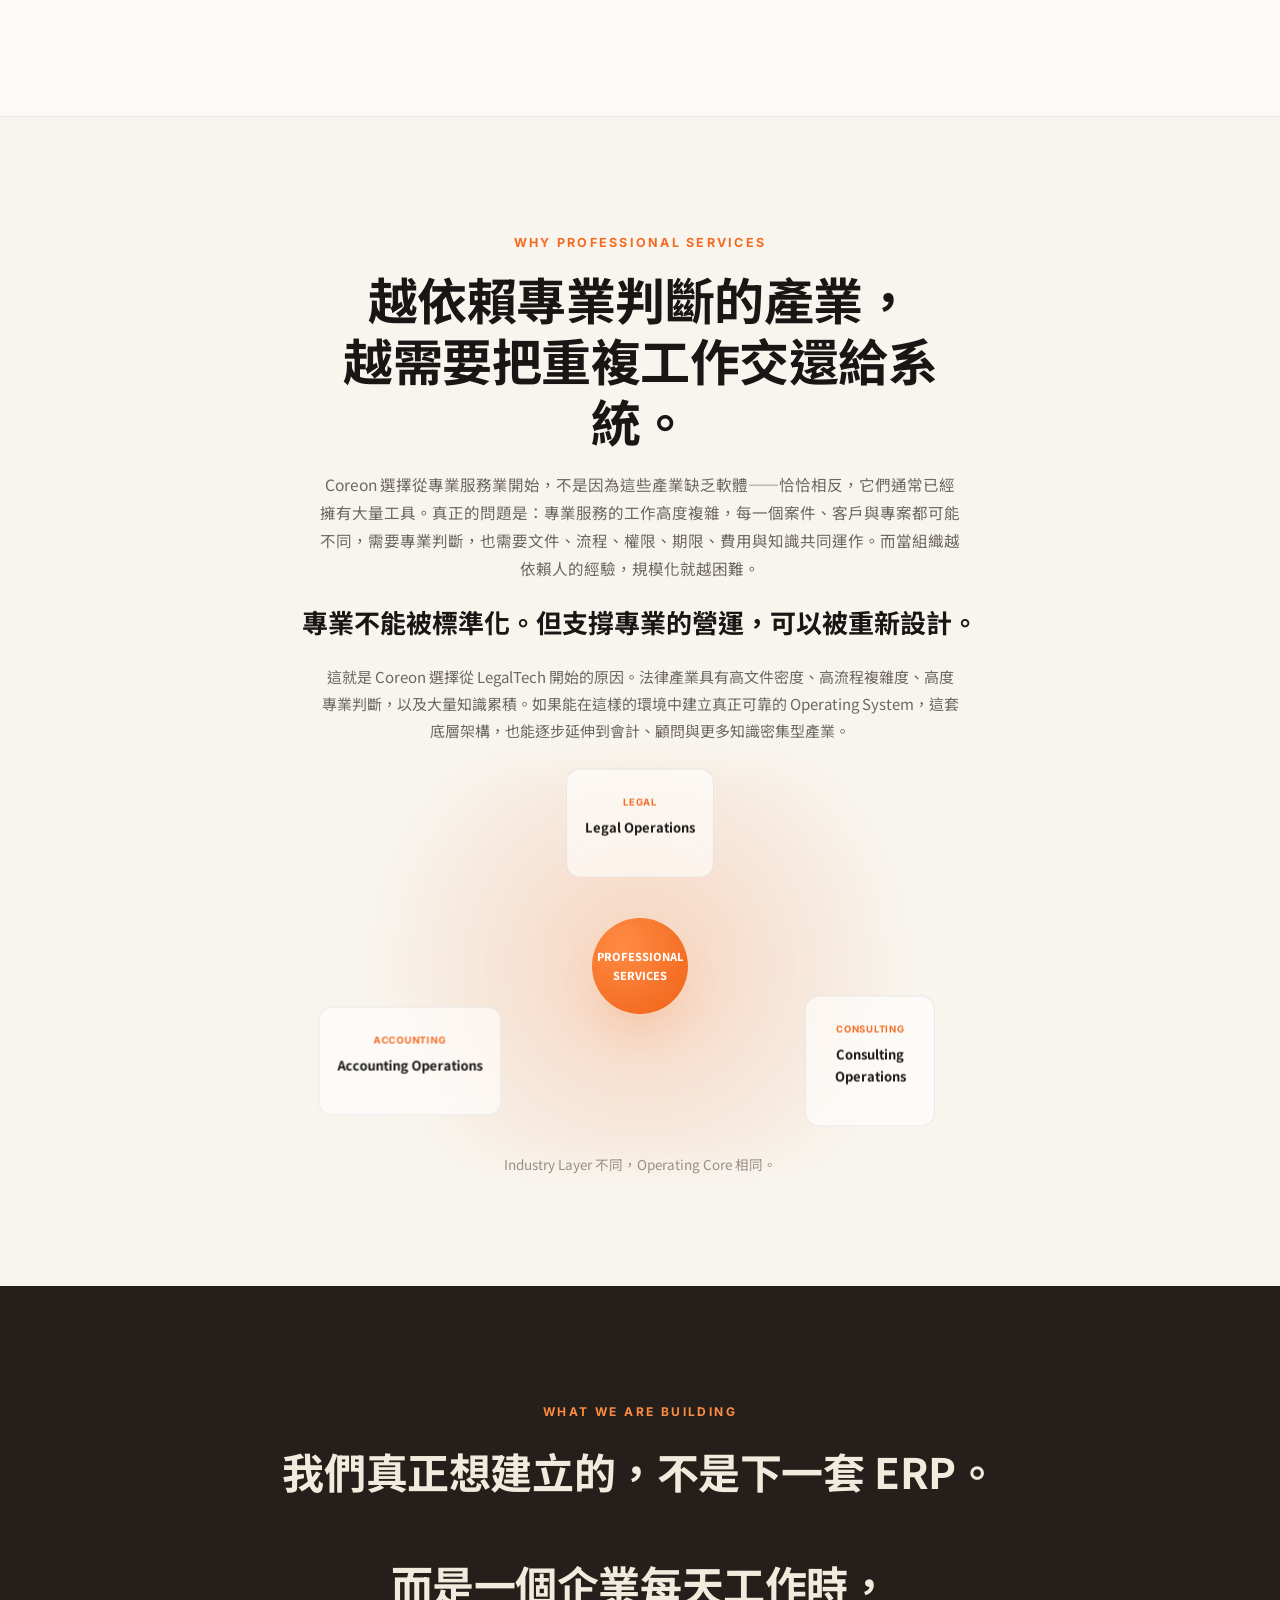
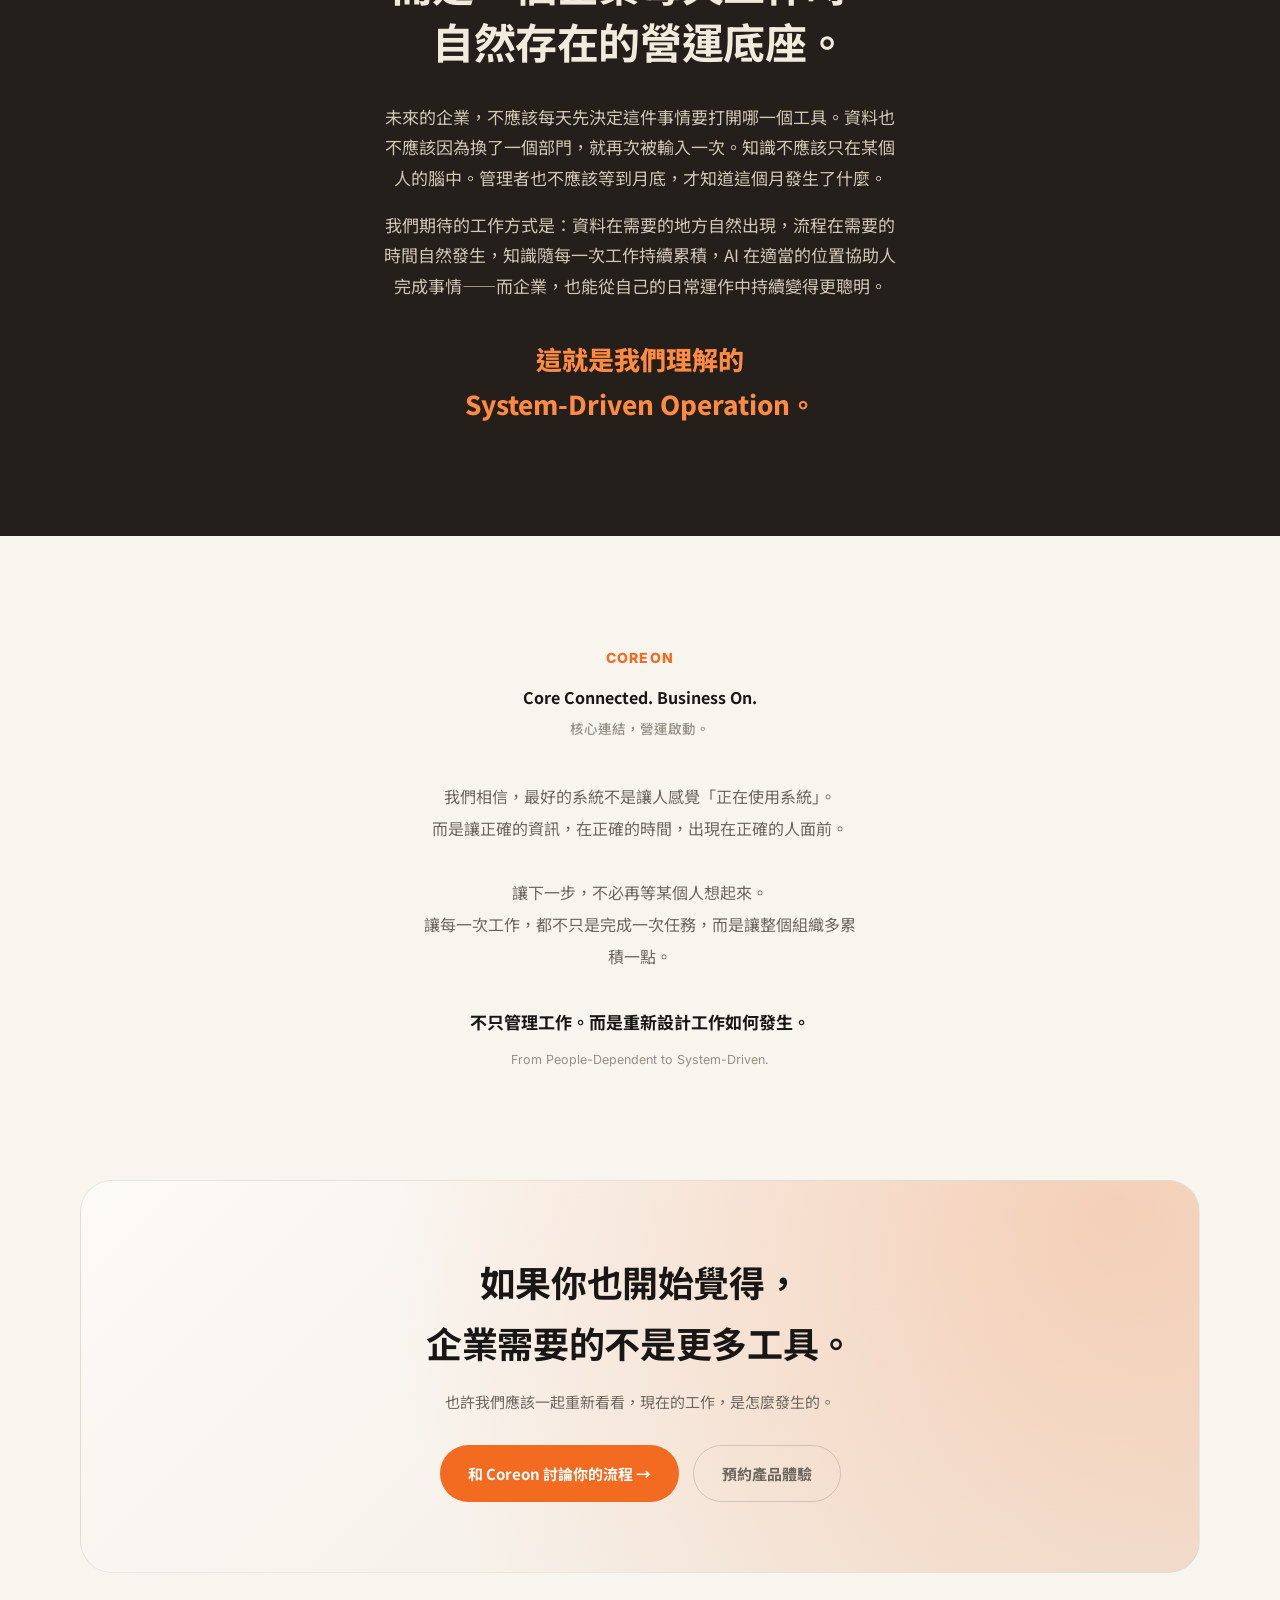
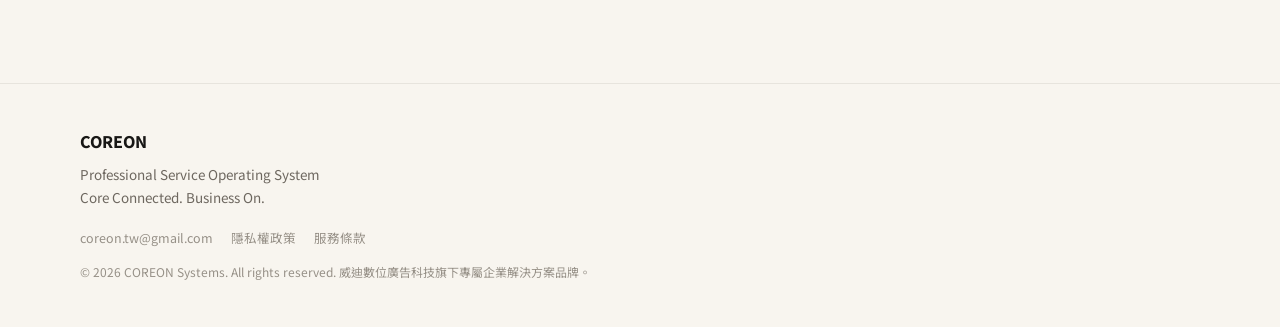
==== commit 7cb2b45e: "更新網站 2026-08-23 22:06" ====
--- a/about/index.html
+++ b/about/index.html
@@ -13,191 +13,385 @@
   gtag('config', 'G-TXDZ6K7RPB');
 </script>
 
-<title>關於 COREON｜產業特化型 ERP 品牌故事</title>
-<meta name="description" content="COREON 由威迪數位廣告科技打造，從流程最嚴苛的金融融資產業出發，用 AI 辨識與自動化打破企業「系統孤島」。看看我們的核心理念、品牌誕生故事，以及未來如何擴展到補習班、餐飲、飲料連鎖等產業。">
+<title>關於我們｜COREON 為什麼重新設計企業如何運作</title>
+<meta name="description" content="Coreon 不是從軟體開始，而是從「工作如何發生」開始。看懂我們為什麼相信企業需要的不是更多工具，而是一套真正理解彼此的營運底座。">
 <link rel="canonical" href="https://coreon.tw/about/">
-
 <meta property="og:type" content="website">
 <meta property="og:site_name" content="COREON">
-<meta property="og:title" content="關於 COREON｜產業特化型 ERP 品牌故事">
-<meta property="og:description" content="從金融融資產業出發，COREON 用 AI 與自動化打破企業「系統孤島」，打造真正懂營運的產業特化型系統。">
+<meta property="og:title" content="關於我們｜COREON 為什麼重新設計企業如何運作">
+<meta property="og:description" content="我們不是從軟體開始。我們從「工作如何發生」開始。">
 <meta property="og:url" content="https://coreon.tw/about/">
 <meta property="og:locale" content="zh_TW">
-
-<meta name="twitter:card" content="summary_large_image">
-<meta name="twitter:title" content="關於 COREON｜產業特化型 ERP 品牌故事">
-<meta name="twitter:description" content="從金融融資產業出發，COREON 用 AI 與自動化打破企業「系統孤島」。">
-
 <link rel="icon" type="image/x-icon" href="/favicon.ico">
 <link rel="icon" type="image/png" sizes="32x32" href="/images/brand/favicon-32x32.png">
 <link rel="icon" type="image/png" sizes="16x16" href="/images/brand/favicon-16x16.png">
 <link rel="apple-touch-icon" sizes="180x180" href="/images/brand/apple-touch-icon.png">
-<link rel="stylesheet" href="/css/styles.css">
-
+<link rel="stylesheet" href="/css/coreon-v2.css">
+<style>
+/* hero brand visual (abstract, not dashboard) */
+.orbit-wrap{position:relative;min-height:420px}
+.orbit-wrap::before{content:"";position:absolute;inset:-10%;background:radial-gradient(circle at 50% 50%,var(--accent-glow),transparent 65%);filter:blur(20px);z-index:0}
+.orbit-center{position:absolute;left:50%;top:50%;transform:translate(-50%,-50%);width:100px;height:100px;border-radius:50%;background:radial-gradient(circle at 32% 28%,var(--accent-2),var(--accent) 78%);display:flex;align-items:center;justify-content:center;color:#fff;font-weight:800;font-size:13px;box-shadow:0 26px 48px -14px var(--accent-glow);z-index:3}
+.orbit-node{position:absolute;transform:translate(-50%,-50%);z-index:2}
+.orbit-node .chip{padding:8px 15px;border-radius:999px;font-size:12px;font-weight:700}
+.orbit-svg{position:absolute;inset:0;z-index:1}
+
+/* fragmented → connected (section 02) */
+.frag3{position:relative;min-height:340px}
+.frag3-card{position:absolute;padding:12px 16px;border-radius:12px;font-size:12px;font-weight:700;color:var(--ink-soft);transition:opacity .6s}
+.frag3-line{position:absolute;stroke:var(--accent);stroke-width:1.5;fill:none;stroke-dasharray:220;stroke-dashoffset:220;transition:stroke-dashoffset 1.2s ease}
+.frag3.in .frag3-line{stroke-dashoffset:0}
+@media(max-width:600px){.frag3{min-height:280px;transform:scale(.85);transform-origin:top left}}
+
+/* before/after digitization vs transformation */
+.ba2{display:grid;grid-template-columns:1fr auto 1fr;gap:24px;align-items:center;margin-top:48px;max-width:820px;margin-left:auto;margin-right:auto}
+.ba2-col{padding:26px}
+.ba2-col .lbl{font-family:var(--mono);font-size:11px;letter-spacing:.1em;color:var(--ink-muted)}
+.ba2-chain{margin-top:16px;display:flex;flex-direction:column;align-items:center;gap:8px}
+.ba2-chain span{font-size:12.5px;font-weight:700;padding:7px 14px;border-radius:999px;background:var(--bg-sand)}
+.ba2-col.after .ba2-chain span{background:var(--accent);color:#fff}
+.ba2-ne{font-size:22px;color:var(--ink-muted);font-weight:800}
+@media(max-width:700px){.ba2{grid-template-columns:1fr}.ba2-ne{margin:0 auto;transform:rotate(90deg)}}
+
+/* system/professional split with TIME */
+.sp2{display:grid;grid-template-columns:1fr auto 1fr;gap:32px;max-width:760px;margin:52px auto 0}
+.sp2-col{display:flex;flex-direction:column;gap:11px}
+.sp2-col .h{font-family:var(--mono);font-size:11.5px;letter-spacing:.1em;color:var(--ink-muted)}
+.sp2-col ul{list-style:none;margin:0;padding:0;display:flex;flex-direction:column;gap:9px}
+.sp2-col li{font-size:14px;color:var(--ink-soft);padding-bottom:9px;border-bottom:1px solid var(--line)}
+.sp2-col.pro{text-align:right}
+.sp2-col.pro li{color:var(--ink);font-weight:600}
+.time-sphere{width:58px;height:58px;border-radius:50%;background:radial-gradient(circle at 35% 30%,var(--accent-2),var(--accent) 75%);display:flex;align-items:center;justify-content:center;color:#fff;font-family:var(--mono);font-size:10px;font-weight:700;box-shadow:0 0 36px var(--accent-glow)}
+@media(max-width:640px){.sp2{grid-template-columns:1fr}.sp2-col.pro{text-align:left}.time-sphere{margin:0 auto}}
+
+/* operating spine */
+.spine{max-width:420px;margin:52px auto 0;position:relative;padding-left:36px}
+.spine::before{content:"";position:absolute;left:9px;top:8px;bottom:8px;width:2px;background:var(--line)}
+.spine-item{position:relative;padding-bottom:38px}
+.spine-item:last-child{padding-bottom:0}
+.spine-item::before{content:"";position:absolute;left:-36px;top:2px;width:20px;height:20px;border-radius:50%;background:var(--bg-white);border:2px solid var(--accent)}
+.spine-item h4{font-size:16px;font-weight:800;letter-spacing:.02em}
+.spine-item p{margin-top:6px;font-size:13px;color:var(--ink-soft);line-height:1.7;max-width:340px;opacity:0;max-height:0;overflow:hidden;transition:opacity .3s,max-height .3s}
+.spine-item:hover p{opacity:1;max-height:100px}
+
+/* BPR cascading line */
+.cascade{margin-top:52px;max-width:600px;margin-left:auto;margin-right:auto}
+.cascade-item{display:flex;align-items:center;gap:14px;padding:14px 0}
+.cascade-item .box{padding:12px 22px;border-radius:14px;background:var(--bg-white);border:1px solid var(--line);font-weight:700;font-size:14px;white-space:nowrap}
+.cascade-item .arrow{color:var(--accent);font-size:16px}
+.cascade-item:nth-child(1){margin-left:0}
+.cascade-item:nth-child(2){margin-left:36px}
+.cascade-item:nth-child(3){margin-left:72px}
+.cascade-item:nth-child(4){margin-left:108px}
+.cascade-item:nth-child(5){margin-left:144px}
+.cascade-item:nth-child(6){margin-left:180px}
+@media(max-width:640px){.cascade-item:nth-child(n){margin-left:0}}
+
+/* shared core industries */
+.shared-core{position:relative;max-width:640px;margin:52px auto 0;min-height:340px}
+.shared-core::before{content:"";position:absolute;inset:-8%;background:radial-gradient(circle at 50% 50%,var(--accent-glow),transparent 65%);filter:blur(18px)}
+.sc-center{position:absolute;left:50%;top:50%;transform:translate(-50%,-50%);width:96px;height:96px;border-radius:50%;background:radial-gradient(circle at 32% 28%,var(--accent-2),var(--accent) 78%);display:flex;align-items:center;justify-content:center;color:#fff;font-size:11px;font-weight:800;text-align:center;box-shadow:0 24px 46px -14px var(--accent-glow);z-index:2;padding:8px}
+.sc-node{position:absolute;transform:translate(-50%,-50%);padding:16px 18px;border-radius:14px;text-align:center;min-width:130px;z-index:1}
+.sc-node .k{font-family:var(--mono);font-size:9.5px;letter-spacing:.08em;color:var(--accent);font-weight:700}
+.sc-node h5{margin-top:4px;font-size:13px;font-weight:700}
+
+/* dark vision section */
+.vision-dark{background:#241F1A;color:#F1EBDE;margin:0 calc(50% - 50vw);padding:110px calc(50vw - 50%)}
+.vision-in{max-width:720px;margin:0 auto;text-align:center}
+.vision-dark .eyebrow2{font-family:var(--mono);font-size:12px;letter-spacing:.2em;color:var(--accent-2);font-weight:700}
+.vision-dark h2{margin-top:20px;font-size:clamp(28px,4vw,42px);font-weight:700;line-height:1.35}
+.vision-dark .story{margin:32px auto 0;color:#CFC6B5;max-width:520px}
+.vision-dark .vs{margin-top:36px;font-size:clamp(20px,2.6vw,26px);font-weight:800;color:var(--accent-2)}
+
+/* manifesto (light, minimal) */
+.manifesto2{text-align:center;max-width:600px;margin:0 auto}
+.manifesto2 .brand{font-family:var(--mono);font-weight:800;letter-spacing:.08em;color:var(--accent);font-size:14px}
+.manifesto2 .tag{margin-top:14px;font-weight:700;font-size:16px}
+.manifesto2 .tag .zh{display:block;margin-top:6px;font-weight:500;font-size:13.5px;color:var(--ink-muted)}
+.manifesto2 .body{margin-top:40px;font-size:16px;color:var(--ink-soft);line-height:2;}
+.manifesto2 .closing{margin-top:36px;font-size:17px;font-weight:700;line-height:1.7}
+.manifesto2 .en{margin-top:12px;font-family:var(--mono);font-size:12.5px;color:var(--ink-muted)}
+
+.cta-about{max-width:1280px;margin:0 auto;border-radius:32px;padding:70px 40px;background:linear-gradient(135deg,var(--bg-white),var(--bg-sand));border:1px solid var(--line);position:relative;overflow:hidden;text-align:center}
+.cta-about::before{content:"";position:absolute;inset:-20%;background:radial-gradient(circle at 80% 20%,var(--accent-glow),transparent 55%);z-index:0}
+.cta-about>*{position:relative;z-index:1}
+</style>
 <script type="application/ld+json">
-{
-  "@context": "https://schema.org",
-  "@type": "BreadcrumbList",
-  "itemListElement": [
-    { "@type": "ListItem", "position": 1, "name": "首頁", "item": "https://coreon.tw/" },
-    { "@type": "ListItem", "position": 2, "name": "關於 COREON", "item": "https://coreon.tw/about/" }
-  ]
-}
+{ "@context":"https://schema.org","@type":"BreadcrumbList","itemListElement":[
+  {"@type":"ListItem","position":1,"name":"首頁","item":"https://coreon.tw/"},
+  {"@type":"ListItem","position":2,"name":"關於我們","item":"https://coreon.tw/about/"}
+]}
 </script>
 </head>
 <body>
 
-<header>
-  <nav class="site-nav" aria-label="主導覽">
-    <a class="nav-brand" href="/">
-      <img class="nav-mark-logo nav-mark-logo--horizontal" src="/images/brand/coreon-horizontal.webp" alt="COREON — Business Operating System">
-    </a>
-    <button class="nav-toggle" id="navToggle" aria-expanded="false" aria-controls="navLinks" aria-label="開啟選單">
-      <span></span>
-    </button>
+<header class="nav">
+  <div class="nav-in">
+    <a href="/" aria-label="COREON 首頁"><img class="nav-logo" src="/images/brand/coreon-horizontal.webp" alt="COREON"></a>
+    <button class="nav-toggle" id="navToggle" aria-expanded="false" aria-controls="navLinks" aria-label="開啟選單"><span></span></button>
     <ul class="nav-links" id="navLinks">
       <li><a href="/understand/">認識 Coreon</a></li>
       <li><a href="/transform/">重塑營運</a></li>
       <li><a href="/industries/">產業場景</a></li>
       <li><a href="/insights/">案例洞察</a></li>
       <li><a href="/about/" aria-current="page">關於我們</a></li>
-      <li><a href="https://lin.ee/829kkoG" target="_blank" rel="noopener" class="btn btn-primary glow-hover">預約諮詢</a></li>
+      <li><a href="https://lin.ee/829kkoG" target="_blank" rel="noopener" class="nav-cta">預約產品體驗</a></li>
     </ul>
-  </nav>
+  </div>
 </header>
 
 <main>
 
-  <!-- HERO -->
-  <section class="hero fade-bottom fade-to-surface" aria-labelledby="hero-heading">
-    <div class="hero-blob" aria-hidden="true"></div>
-    <div class="hero-dots" aria-hidden="true"></div>
-    <div class="container reveal">
-      <ol class="breadcrumb" style="opacity:0.55;">
-        <li><a href="/">首頁</a></li>
-        <li>關於 COREON</li>
-      </ol>
-      <div class="grid-2" style="align-items:center;">
-        <div>
-          <span class="tag tag-outline">關於 COREON／我們的核心理念</span>
-          <h1 id="hero-heading" style="margin-top:var(--space-4);">
-            系統，應該是驅動成長的引擎，<br>
-            而不是<span class="hero-highlight">拖垮團隊的負擔</span>。
-          </h1>
-          <p style="font-size:17px;max-width:520px;opacity:0.8;">
-            我們看見市場上的數位斷層，決定親自打造解答。COREON 將 AI 智慧與自動化思維注入底層架構，致力為高成長企業打造最懂實戰的「產業營運大腦」。
-          </p>
-          <div style="display:flex;gap:var(--space-3);flex-wrap:wrap;">
-            <a href="#origin" class="btn btn-secondary glow-hover glow-hover--teal">了解團隊理念</a>
-          </div>
+  <!-- 01 HERO -->
+  <section style="padding-top:56px;">
+    <div class="wrap" style="display:grid;grid-template-columns:1fr .72fr;gap:40px;align-items:center;">
+      <div class="reveal">
+        <ol class="breadcrumb"><li><a href="/">首頁</a></li><li>關於我們</li></ol>
+        <span class="eyebrow">ABOUT COREON</span>
+        <h1 style="margin-top:16px;font-size:clamp(34px,4.8vw,58px);line-height:1.25;">我們不是從軟體開始。<br>我們從「工作如何發生」開始。</h1>
+        <div class="story" style="margin-top:22px;">
+          <p>很多企業數位化的第一步，是增加一套新的系統——CRM、ERP、Excel、雲端硬碟、專案管理、通訊軟體。工具越來越多，資訊卻沒有因此真正連在一起。</p>
+          <p>Coreon 的起點不是再增加一個工具，而是重新回到企業每天真正發生的工作裡，理解資料怎麼產生、資訊怎麼被傳遞、誰需要做出判斷，以及哪些工作其實可以不必再靠人記得。</p>
+          <p>我們相信，好的系統不應該讓人學會更多操作。它應該讓工作本身變得更簡單。</p>
         </div>
-
-        <div class="reveal" style="display:flex;justify-content:center;" aria-hidden="true">
-          <div class="why-emblem" style="width:220px;height:220px;">
-            <span class="why-emblem-ring"></span>
-            <span class="why-emblem-core" style="width:132px;height:132px;border-radius:32px;">
-              <svg width="52" height="52" viewBox="0 0 24 24" fill="none" stroke="currentColor" stroke-width="1.6" stroke-linecap="round" stroke-linejoin="round"><path d="M12 2l8 4.5v9L12 20l-8-4.5v-9L12 2z"/><path d="M12 12l8-4.5M12 12v8M12 12L4 7.5"/></svg>
-            </span>
-          </div>
+      </div>
+      <div class="orbit-wrap reveal" aria-hidden="true">
+        <div class="orbit-center">CORE</div>
+        <svg class="orbit-svg" viewBox="0 0 400 400" preserveAspectRatio="xMidYMid meet">
+          <g stroke="var(--accent)" stroke-width="1" stroke-dasharray="3 6" opacity="0.35">
+            <line x1="200" y1="200" x2="200" y2="45"/>
+            <line x1="200" y1="200" x2="345" y2="130"/>
+            <line x1="200" y1="200" x2="345" y2="270"/>
+            <line x1="200" y1="200" x2="200" y2="355"/>
+            <line x1="200" y1="200" x2="55" y2="270"/>
+            <line x1="200" y1="200" x2="55" y2="130"/>
+          </g>
+        </svg>
+        <div class="orbit-node" style="left:50%;top:10%;"><span class="chip glass">Data</span></div>
+        <div class="orbit-node" style="left:86%;top:32%;"><span class="chip glass">Workflow</span></div>
+        <div class="orbit-node" style="left:86%;top:68%;"><span class="chip glass">Knowledge</span></div>
+        <div class="orbit-node" style="left:50%;top:90%;"><span class="chip glass">People</span></div>
+        <div class="orbit-node" style="left:14%;top:68%;"><span class="chip glass">Finance</span></div>
+        <div class="orbit-node" style="left:14%;top:32%;"><span class="chip glass">AI</span></div>
+      </div>
+    </div>
+  </section>
+
+  <!-- 02 WHY WE STARTED -->
+  <section style="background:var(--bg-white);border-top:1px solid var(--line);border-bottom:1px solid var(--line);">
+    <div class="wrap" style="display:grid;grid-template-columns:1.1fr .9fr;gap:48px;align-items:center;">
+      <div class="reveal">
+        <span class="eyebrow">WHY COREON EXISTS</span>
+        <div class="h2-block" style="margin-top:14px;"><h2>問題從來不是企業沒有工具。<br>而是工具之間沒有形成一套營運。</h2></div>
+        <div class="story" style="margin-top:22px;font-size:15.5px;">
+          <p>我們看過很多企業，同時使用十幾種工具：客戶資料存在 CRM，案件進度存在 Excel，文件放在雲端硬碟，主管的決策留在 Email，重要提醒存在 LINE，財務資料則等到月底、季度，甚至年底才重新整理。</p>
+          <p>每一套工具都完成了自己的工作。但企業真正的工作，從來不是在一套工具裡完成的——它發生在工具與工具之間：一個人把資料交給下一個人，一份文件等待另一個人確認，一個案件完成後資訊重新被輸入另一張表，一位資深同仁記得某件事情，流程才繼續往下。</p>
         </div>
-      </div>
-    </div>
-  </section>
-
-  <!-- ORIGIN -->
-  <section id="origin" style="background:var(--color-surface);" aria-labelledby="origin-heading">
-    <div class="container reveal">
-      <div class="grid-2" style="align-items:center;">
-        <div>
-          <span class="tag tag-outline">THE ORIGIN・品牌誕生背景</span>
-          <h2 id="origin-heading" style="margin-top:var(--space-3);line-height:1.4;">填補「營運大局」與<br>「執行細節」的斷層。</h2>
-          <p style="font-size:16px;opacity:0.85;">
-            許多企業在高速成長的過程中，買了無數套單點系統，卻陷入了另一場災難：老闆需要精準的盈利報表，員工卻深陷在重覆 Key-in、文件地獄與 LINE 群組炸裂的混亂中。
-          </p>
-          <p style="font-size:16px;opacity:0.85;">
-            <strong>COREON 的誕生，就是為了打破這種「系統孤島」。</strong>我們從流程最嚴苛、文件最繁雜的金融融資產業出發，將複雜的合約流程與庶務化繁為簡，讓企業真正實現內外全線的無縫接軌。
-          </p>
+        <p class="big-statement" style="margin-top:20px;">真正的營運成本，往往藏在這些「看不見的交接」裡。</p>
+        <p class="story" style="margin-top:20px;font-size:15px;">所以我們開始思考：如果系統不只是保存資料，而是真的理解資料之間的關係；如果流程不必再靠人提醒，而是資料一產生，下一步就自然發生；如果每一次工作的結果，都能成為下一次工作的基礎——企業會不會因此產生完全不同的運作方式？<br><br><b>Coreon，就是從這個問題開始。</b></p>
+      </div>
+      <div class="frag3 reveal" aria-hidden="true">
+        <svg class="frag3-svg" viewBox="0 0 320 340" style="position:absolute;inset:0;width:100%;height:100%;">
+          <path class="frag3-line" d="M50,40 L160,120 L260,30"/>
+          <path class="frag3-line" d="M40,180 L160,120 L270,160"/>
+          <path class="frag3-line" d="M60,300 L160,120 L150,280"/>
+        </svg>
+        <span class="frag3-card glass" style="left:6%;top:4%;">CRM</span>
+        <span class="frag3-card glass" style="left:70%;top:0%;">Excel</span>
+        <span class="frag3-card glass" style="left:2%;top:48%;">Email</span>
+        <span class="frag3-card glass" style="left:74%;top:42%;">Word</span>
+        <span class="frag3-card glass" style="left:38%;top:80%;">LINE</span>
+        <span class="frag3-card glass" style="left:8%;top:84%;">Finance</span>
+      </div>
+    </div>
+  </section>
+
+  <!-- 03 WHAT WE BELIEVE -->
+  <section>
+    <div class="wrap">
+      <div class="h2-block center reveal">
+        <span class="eyebrow">WHAT WE BELIEVE</span>
+        <h2 style="margin-top:14px;">數位轉型，<br>不是把原本的工作搬到螢幕上。</h2>
+      </div>
+      <div class="story center reveal" style="margin-top:22px;font-size:15.5px;">
+        <p>如果原本需要輸入五次資料，只是把五張紙改成五個輸入框，那不叫數位轉型。如果原本一個流程需要三個人互相提醒，只是把提醒從電話改成系統通知，那也還沒有真正改變工作的本質。</p>
+        <p>我們認為真正的數位轉型，應該從重新思考流程本身開始：這筆資料為什麼存在？誰真正需要它？它產生之後，還能驅動什麼？哪一個步驟其實可以不再需要人為介入？</p>
+      </div>
+      <div class="ba2 reveal">
+        <div class="ba2-col glass"><span class="lbl">DIGITIZATION</span><div class="ba2-chain"><span>Paper</span><span>Digital Form</span><span>Manual Process</span></div></div>
+        <div class="ba2-ne">≠</div>
+        <div class="ba2-col glass after"><span class="lbl">TRANSFORMATION</span><div class="ba2-chain"><span>Data</span><span>Workflow</span><span>Automation</span><span>Action</span></div></div>
+      </div>
+      <p class="big-statement center reveal" style="margin-top:44px;">Coreon 不以「把現有流程系統化」作為終點。<br>我們更在意：這個流程，本來有沒有更好的做法？</p>
+    </div>
+  </section>
+
+  <!-- 04 OUR PHILOSOPHY -->
+  <section style="background:var(--bg-white);border-top:1px solid var(--line);border-bottom:1px solid var(--line);">
+    <div class="wrap">
+      <div class="h2-block center reveal">
+        <span class="eyebrow">OUR OPERATING PHILOSOPHY</span>
+        <h2 style="margin-top:14px;">人的價值，<br>不應該消耗在系統可以完成的事情上。</h2>
+      </div>
+      <div class="story center reveal" style="margin-top:20px;font-size:15.5px;">
+        <p>專業服務產業最珍貴的資源，不是電腦，也不是資料，是人的判斷——律師的價值在法律分析與策略，會計師的價值在財務判斷與風險理解，顧問的價值在理解問題、整理資訊與做出決策。</p>
+        <p>但現實裡，大量專業時間卻被消耗在：整理文件、重新輸入資料、尋找舊資料、確認進度、重複核對、等待回覆，以及那些「只是為了讓工作繼續往下」的行政動作。</p>
+      </div>
+      <div class="sp2 reveal">
+        <div class="sp2-col"><div class="h">SYSTEM</div><ul><li>整理</li><li>同步</li><li>提醒</li><li>生成</li><li>比對</li></ul></div>
+        <div class="time-sphere" aria-hidden="true">TIME</div>
+        <div class="sp2-col pro"><div class="h">PROFESSIONAL</div><ul><li>判斷</li><li>策略</li><li>分析</li><li>溝通</li><li>決策</li></ul></div>
+      </div>
+      <p class="big-statement center reveal" style="margin-top:44px;">系統應該承擔重複。人應該保留判斷。</p>
+      <p class="story center reveal" style="margin-top:18px;font-size:15px;">這也是 Coreon 對 AI 的基本態度。AI 不是用來取代專業，而是讓那些真正需要專業能力的人，有更多時間做只有他們能做的事情。</p>
+    </div>
+  </section>
+
+  <!-- 05 HOW WE THINK -->
+  <section>
+    <div class="wrap">
+      <div class="h2-block center reveal">
+        <span class="eyebrow">HOW WE DESIGN OPERATIONS</span>
+        <h2 style="margin-top:14px;">我們設計的不是功能。<br>是工作與工作之間的關係。</h2>
+      </div>
+      <div class="story center reveal" style="margin-top:20px;font-size:15.5px;">
+        <p>一個案件管理功能本身沒有太大意義。真正重要的是：案件建立之後，是否會帶出正確的任務？文件完成之後，是否知道下一位審核者是誰？費用產生之後，是否能直接成為案件成本？工時被記錄之後，是否能形成團隊與經營分析？</p>
+        <p>一個系統真正有價值的地方，不是擁有多少功能，而是每個功能之間，是否真的知道彼此的存在。</p>
+      </div>
+      <div class="spine reveal">
+        <div class="spine-item"><h4>DATA</h4><p>企業發生的資訊。</p></div>
+        <div class="spine-item"><h4>WORKFLOW</h4><p>資訊接下來應該去哪裡。</p></div>
+        <div class="spine-item"><h4>ROLE</h4><p>誰應該參與。</p></div>
+        <div class="spine-item"><h4>ACTION</h4><p>下一件事情自動發生。</p></div>
+        <div class="spine-item"><h4>KNOWLEDGE</h4><p>每一次工作持續累積。</p></div>
+        <div class="spine-item"><h4>INTELLIGENCE</h4><p>企業開始從日常營運中理解自己。</p></div>
+      </div>
+      <p class="big-statement center reveal" style="margin-top:44px;">功能解決一個動作。系統解決的是一整段工作。</p>
+    </div>
+  </section>
+
+  <!-- 06 BPR AS A SERVICE -->
+  <section style="background:var(--bg-white);border-top:1px solid var(--line);border-bottom:1px solid var(--line);">
+    <div class="wrap">
+      <div class="h2-block center reveal">
+        <span class="eyebrow">BPR AS A SERVICE</span>
+        <h2 style="margin-top:14px;">我們不先問：「你需要什麼功能？」<br><span style="color:var(--accent);">我們先問：「你們現在是怎麼工作的？」</span></h2>
+      </div>
+      <div class="story center reveal" style="margin-top:20px;font-size:15.5px;">
+        <p>每一家企業都有自己的歷史，流程會變成今天的樣子，通常都有原因。真正的流程再造不能只從一張功能清單開始。</p>
+        <p>Coreon 會先理解：一個客戶怎麼進來？誰建立資料？誰決定下一步？哪些地方需要等待？哪些資訊被輸入很多次？哪些工作只有某一個人知道怎麼完成？哪些報表每個月都需要重新整理？我們先把企業真正的運作方式看清楚，再決定系統應該長什麼樣子。</p>
+      </div>
+      <div class="cascade reveal">
+        <div class="cascade-item"><span class="box">01 · Understand</span></div>
+        <div class="cascade-item"><span class="arrow">↘</span><span class="box">02 · Map</span></div>
+        <div class="cascade-item"><span class="arrow">↘</span><span class="box">03 · Diagnose</span></div>
+        <div class="cascade-item"><span class="arrow">↘</span><span class="box">04 · Redesign</span></div>
+        <div class="cascade-item"><span class="arrow">↘</span><span class="box">05 · Systemize</span></div>
+        <div class="cascade-item"><span class="arrow">↘</span><span class="box" style="background:var(--accent);color:#fff;border-color:var(--accent);">06 · Evolve</span></div>
+      </div>
+      <p class="big-statement center reveal" style="margin-top:48px;">不是讓企業配合軟體。而是讓系統理解企業。</p>
+    </div>
+  </section>
+
+  <!-- 07 WHY PROFESSIONAL SERVICES -->
+  <section>
+    <div class="wrap">
+      <div class="h2-block center reveal">
+        <span class="eyebrow">WHY PROFESSIONAL SERVICES</span>
+        <h2 style="margin-top:14px;">越依賴專業判斷的產業，<br>越需要把重複工作交還給系統。</h2>
+      </div>
+      <div class="story center reveal" style="margin-top:20px;font-size:15.5px;">
+        <p>Coreon 選擇從專業服務業開始，不是因為這些產業缺乏軟體——恰恰相反，它們通常已經擁有大量工具。真正的問題是：專業服務的工作高度複雜，每一個案件、客戶與專案都可能不同，需要專業判斷，也需要文件、流程、權限、期限、費用與知識共同運作。而當組織越依賴人的經驗，規模化就越困難。</p>
+      </div>
+      <p class="big-statement center reveal" style="margin-top:18px;">專業不能被標準化。但支撐專業的營運，可以被重新設計。</p>
+      <div class="story center reveal" style="margin-top:20px;font-size:15px;">
+        <p>這就是 Coreon 選擇從 LegalTech 開始的原因。法律產業具有高文件密度、高流程複雜度、高度專業判斷，以及大量知識累積。如果能在這樣的環境中建立真正可靠的 Operating System，這套底層架構，也能逐步延伸到會計、顧問與更多知識密集型產業。</p>
+      </div>
+      <div class="shared-core reveal">
+        <div class="sc-center">PROFESSIONAL<br>SERVICES</div>
+        <div class="sc-node glass" style="left:50%;top:8%;"><span class="k">LEGAL</span><h5>Legal Operations</h5></div>
+        <div class="sc-node glass" style="left:14%;top:78%;"><span class="k">ACCOUNTING</span><h5>Accounting Operations</h5></div>
+        <div class="sc-node glass" style="left:86%;top:78%;"><span class="k">CONSULTING</span><h5>Consulting Operations</h5></div>
+      </div>
+      <p class="story center reveal" style="margin-top:16px;font-size:13.5px;color:var(--ink-muted);">Industry Layer 不同，Operating Core 相同。</p>
+    </div>
+  </section>
+
+  <!-- 08 WHAT WE ARE BUILDING -->
+  <section class="reveal vision-dark">
+    <div class="vision-in">
+      <span class="eyebrow2">WHAT WE ARE BUILDING</span>
+      <h2>我們真正想建立的，不是下一套 ERP。<br><br>而是一個企業每天工作時，<br>自然存在的營運底座。</h2>
+      <div class="story">
+        <p>未來的企業，不應該每天先決定這件事情要打開哪一個工具。資料也不應該因為換了一個部門，就再次被輸入一次。知識不應該只在某個人的腦中。管理者也不應該等到月底，才知道這個月發生了什麼。</p>
+        <p>我們期待的工作方式是：資料在需要的地方自然出現，流程在需要的時間自然發生，知識隨每一次工作持續累積，AI 在適當的位置協助人完成事情——而企業，也能從自己的日常運作中持續變得更聰明。</p>
+      </div>
+      <div class="vs">這就是我們理解的<br>System-Driven Operation。</div>
+    </div>
+  </section>
+
+  <!-- 09 MANIFESTO -->
+  <section>
+    <div class="wrap manifesto2 reveal">
+      <div class="brand">COREON</div>
+      <div class="tag">Core Connected. Business On.<span class="zh">核心連結，營運啟動。</span></div>
+      <div class="body">
+        我們相信，最好的系統不是讓人感覺「正在使用系統」。<br>
+        而是讓正確的資訊，在正確的時間，出現在正確的人面前。<br><br>
+        讓下一步，不必再等某個人想起來。<br>
+        讓每一次工作，都不只是完成一次任務，而是讓整個組織多累積一點。
+      </div>
+      <div class="closing">不只管理工作。而是重新設計工作如何發生。</div>
+      <div class="en">From People-Dependent to System-Driven.</div>
+    </div>
+  </section>
+
+  <!-- 10 CTA -->
+  <section style="padding-top:0;">
+    <div class="wrap">
+      <div class="cta-about reveal">
+        <h2 style="font-size:clamp(24px,3.4vw,36px);">如果你也開始覺得，<br>企業需要的不是更多工具。</h2>
+        <p style="margin-top:16px;color:var(--ink-soft);font-size:15px;">也許我們應該一起重新看看，現在的工作，是怎麼發生的。</p>
+        <div class="btns" style="margin-top:30px;display:flex;gap:14px;justify-content:center;flex-wrap:wrap;">
+          <a href="https://lin.ee/829kkoG" target="_blank" rel="noopener" class="btn btn-primary">和 Coreon 討論你的流程 →</a>
+          <a href="https://lin.ee/829kkoG" target="_blank" rel="noopener" class="btn btn-ghost">預約產品體驗</a>
         </div>
-        <div class="card elev-md reveal" style="padding:var(--space-8);text-align:center;background:#fff;">
-          <div style="font-family:var(--font-heading);font-weight:900;font-size:56px;color:var(--color-accent-600);line-height:1;">80%</div>
-          <p class="card-body" style="font-size:15px;margin-top:var(--space-3);">COREON 致力為一線人員減去的繁瑣庶務比例——這是我們判斷系統好不好用的第一標準。</p>
-        </div>
-      </div>
-    </div>
-  </section>
-
-  <!-- CORE DNA -->
-  <section aria-labelledby="dna-heading">
-    <div class="container reveal">
-      <div class="section-intro">
-        <span class="tag tag-outline">CORE VALUES</span>
-        <h2 id="dna-heading" style="margin-top:var(--space-3);">我們的核心 DNA</h2>
-      </div>
-      <div class="grid-3">
-        <article class="card pain-card elev-sm glow-hover">
-          <span class="pain-emoji" aria-hidden="true">⚡</span>
-          <h3 class="card-title">雙向平衡的系統設計</h3>
-          <p class="card-body">滿足決策層的管理與分潤需求，同時為一線人員減去 80% 的繁瑣庶務。我們深知：真正的好系統，不只要好管，更要好用。</p>
-        </article>
-        <article class="card pain-card elev-sm glow-hover">
-          <span class="pain-emoji" aria-hidden="true">🧠</span>
-          <h3 class="card-title">隱形且強大的 AI 賦能</h3>
-          <p class="card-body">我們不盲目追求炫技的科技。我們將 AI 文件辨識與自動化流程「隱形」於日常作業中，讓舊資料無痛匯入，流程自動推進。</p>
-        </article>
-        <article class="card pain-card elev-sm glow-hover">
-          <span class="pain-emoji" aria-hidden="true">🧩</span>
-          <h3 class="card-title">模組化與深度客製化</h3>
-          <p class="card-body">提供立即使用的產業核心模組，同時保留極高的客製化彈性。我們堅持「系統配合你的習慣」，而不是要求你的團隊去配合系統。</p>
-        </article>
-      </div>
-    </div>
-  </section>
-
-  <!-- ROADMAP -->
-  <section class="section-on-dark fade-bottom fade-to-surface" aria-labelledby="roadmap-heading">
-    <div class="container reveal" style="max-width:760px;">
-      <span class="tag tag-on-dark">ROADMAP &amp; VISION・未來藍圖</span>
-      <h2 id="roadmap-heading" style="margin-top:var(--space-3);">深耕核心，無限擴充的產業生態系。</h2>
-      <p style="font-size:16px;line-height:1.8;opacity:0.85;">
-        以金融融資系統的極高標準作為基石，COREON 的腳步從未停歇。憑藉著強大、穩定的底層架構，我們正逐步將這套高效能的營運大腦，擴展至更多元的領域。無論您身處哪一個產業，COREON 都期許成為您在數位轉型路上，最堅實的科技後盾。
-      </p>
-      <div class="trust-chip-row" style="justify-content:flex-start;margin-top:var(--space-6);">
-        <span class="trust-chip" style="background:transparent;border-color:color-mix(in srgb, #fff 24%, transparent);color:#fff;"><span class="dot"></span>補習班管理</span>
-        <span class="trust-chip" style="background:transparent;border-color:color-mix(in srgb, #fff 24%, transparent);color:#fff;"><span class="dot"></span>餐飲連鎖營運</span>
-        <span class="trust-chip" style="background:transparent;border-color:color-mix(in srgb, #fff 24%, transparent);color:#fff;"><span class="dot"></span>飲料店供應鏈</span>
-      </div>
-    </div>
-  </section>
-
-  <!-- BOTTOM CTA -->
-  <section class="cta-section" aria-labelledby="cta-heading">
-    <div class="container">
-      <div class="cta-inner reveal" style="max-width:640px;">
-        <h2 id="cta-heading">準備好體驗零斷層的高效營運了嗎？</h2>
-        <p style="opacity:0.8;">停止讓繁瑣的流程消耗團隊戰鬥力，立即為您的企業導入現代化數位核心。</p>
-        <div style="display:flex;gap:var(--space-3);flex-wrap:wrap;">
-          <a href="https://lin.ee/829kkoG" target="_blank" rel="noopener" class="btn btn-primary glow-hover">預約產品體驗</a>
-          <a href="/solutions/finance-lending/" class="btn btn-outline glow-hover">探索解決方案</a>
-        </div>
-      </div>
-
-      <div class="site-footer">
-        <span class="nav-brand">
-          <img class="nav-mark-logo" src="/images/brand/coreon-mark.webp" alt="COREON 商標" width="100" height="57">
-          <span class="visually-hidden">COREON</span>
-        </span>
-        <ul class="footer-legal">
-          <li><a href="mailto:coreon.tw@gmail.com">coreon.tw@gmail.com</a></li>
-          <li><a href="/privacy-policy">隱私權政策</a></li>
-          <li><a href="/terms">服務條款</a></li>
-        </ul>
-        <span class="footer-copy">© 2026 COREON Systems. All rights reserved. 威迪數位廣告科技旗下專屬企業解決方案品牌。</span>
       </div>
     </div>
   </section>
 
 </main>
 
-<script src="/js/main.js"></script>
+<footer>
+  <div class="wrap">
+    <div class="foot-brand">COREON</div>
+    <p class="foot-tag">Professional Service Operating System<br>Core Connected. Business On.</p>
+    <ul class="foot-legal">
+      <li><a href="mailto:coreon.tw@gmail.com">coreon.tw@gmail.com</a></li>
+      <li><a href="/privacy-policy">隱私權政策</a></li>
+      <li><a href="/terms">服務條款</a></li>
+    </ul>
+    <p class="foot-copy">© 2026 COREON Systems. All rights reserved. 威迪數位廣告科技旗下專屬企業解決方案品牌。</p>
+  </div>
+</footer>
+
+<script>
+(function(){
+  var toggle = document.getElementById('navToggle');
+  var links = document.getElementById('navLinks');
+  if (toggle) toggle.addEventListener('click', function(){
+    var open = links.classList.toggle('is-open');
+    toggle.setAttribute('aria-expanded', open ? 'true' : 'false');
+  });
+  var els = document.querySelectorAll('.reveal');
+  if (!('IntersectionObserver' in window) || matchMedia('(prefers-reduced-motion:reduce)').matches){
+    els.forEach(function(e){e.classList.add('in');}); return;
+  }
+  var io = new IntersectionObserver(function(entries){
+    entries.forEach(function(en){ if(en.isIntersecting){ en.target.classList.add('in'); io.unobserve(en.target); } });
+  }, {threshold:.1, rootMargin:'0px 0px -8% 0px'});
+  els.forEach(function(e){ io.observe(e); });
+})();
+</script>
 </body>
 </html>
--- a/css/coreon-v2.css
+++ b/css/coreon-v2.css
@@ -0,0 +1,121 @@
+/* COREON v2 — 共用設計系統（2026-08-23 新架構頁面用：/understand/、/transform/、/insights/、/industries/）
+   色票／字級對照 index.html 內嵌版本，抽出來給新架構頁面共用，避免4個頁面重複貼一樣的CSS。
+   舊頁面（/about/、/solutions/finance-lending/、/blog/*）還是用舊版 css/styles.css，尚未遷移。*/
+@import url('https://fonts.googleapis.com/css2?family=Inter:wght@400;500;600;700;800&family=Noto+Sans+TC:wght@400;500;600;700;900&display=swap');
+
+:root{
+  --bg-ivory:#F8F5EF; --bg-sand:#F1EADF; --bg-white:#FCFAF7;
+  --bg:var(--bg-ivory);
+  --ink:#181715; --ink-soft:#6D675F; --ink-muted:#969087;
+  --accent:#F36B21; --accent-2:#FF8B43; --accent-glow-c:#FFB37A; --accent-glow:rgba(243,107,33,.24);
+  --line:rgba(30,25,20,.08);
+  --sans:"Noto Sans TC","Inter",system-ui,sans-serif;
+  --mono:"Inter",system-ui,sans-serif;
+  --maxw:1280px;
+}
+*{box-sizing:border-box}
+html{scroll-behavior:smooth}
+@media (prefers-reduced-motion:reduce){html{scroll-behavior:auto}}
+body{margin:0;background:var(--bg-ivory);color:var(--ink);font-family:var(--sans);font-size:16px;line-height:1.7;-webkit-font-smoothing:antialiased;overflow-x:hidden}
+.wrap{max-width:var(--maxw);margin:0 auto;padding:0 80px}
+h1,h2,h3{font-family:var(--sans);margin:0;text-wrap:balance;letter-spacing:-.01em}
+p{margin:0}
+a{color:inherit;text-decoration:none}
+img,svg{display:block;max-width:100%}
+.eyebrow{font-family:var(--mono);font-size:12.5px;letter-spacing:.18em;text-transform:uppercase;color:var(--accent);font-weight:700}
+:focus-visible{outline:2px solid var(--accent);outline-offset:3px;border-radius:4px}
+.reveal{opacity:0;transform:translateY(18px);transition:opacity .6s ease,transform .6s ease}
+.reveal.in{opacity:1;transform:none}
+@media (prefers-reduced-motion:reduce){.reveal{opacity:1;transform:none;transition:none}}
+.glass{background:rgba(255,255,255,.6);border:1px solid var(--line);border-radius:18px;backdrop-filter:blur(10px)}
+.btn{display:inline-flex;align-items:center;gap:9px;font-weight:700;font-size:15px;border-radius:999px;padding:15px 28px;transition:transform .2s,box-shadow .2s,background .2s;cursor:pointer;border:0;font-family:var(--sans)}
+.btn-primary{background:var(--accent);color:#fff}
+.btn-primary:hover{transform:translateY(-2px);box-shadow:0 16px 36px var(--accent-glow)}
+.btn-ghost{background:transparent;color:var(--ink-soft);border:1.5px solid rgba(30,25,20,.16)}
+.btn-ghost:hover{border-color:var(--ink);color:var(--ink)}
+.btn-sm{padding:10px 18px;font-size:13px}
+
+.story{max-width:640px;display:flex;flex-direction:column;gap:16px;font-size:17px;line-height:1.8;color:var(--ink-soft)}
+.h2-block{max-width:680px}
+.h2-block h2{font-size:clamp(32px,4vw,50px);line-height:1.22;font-weight:700}
+.big-statement{font-size:clamp(20px,2.4vw,26px);font-weight:700;line-height:1.6;color:var(--ink)}
+
+/* nav */
+.nav{position:sticky;top:0;z-index:60;backdrop-filter:blur(14px);background:rgba(248,245,239,.86);border-bottom:1px solid var(--line)}
+.nav-in{max-width:var(--maxw);margin:0 auto;padding:18px 80px;display:flex;align-items:center;gap:24px}
+.nav-logo{height:28px;width:auto;display:block}
+.nav-links{margin-left:auto;display:flex;align-items:center;gap:28px;list-style:none;padding:0}
+.nav-links a{font-size:14px;color:var(--ink-soft);transition:color .2s;font-weight:500}
+.nav-links a:hover, .nav-links a[aria-current="page"]{color:var(--ink)}
+.nav-cta{font-weight:700;color:#fff;background:var(--accent);padding:11px 22px;border-radius:999px}
+.nav-cta:hover{box-shadow:0 8px 22px var(--accent-glow)}
+.nav-toggle{display:none;background:transparent;border:1px solid var(--line);border-radius:10px;width:40px;height:40px;margin-left:auto;cursor:pointer}
+.nav-toggle span,.nav-toggle span::before,.nav-toggle span::after{content:"";display:block;width:16px;height:1.5px;background:var(--ink);position:relative;margin:0 auto}
+.nav-toggle span::before{position:absolute;top:-6px}
+.nav-toggle span::after{position:absolute;top:6px}
+@media(max-width:960px){
+  .nav-in{padding:16px 24px}
+  .nav-links{display:none;position:absolute;top:100%;left:0;right:0;flex-direction:column;align-items:flex-start;gap:0;background:var(--bg-white);border-bottom:1px solid var(--line);padding:8px 24px 20px}
+  .nav-links.is-open{display:flex}
+  .nav-links li{width:100%}
+  .nav-links a{display:block;padding:12px 0;width:100%}
+  .nav-links .nav-cta{margin-top:8px;text-align:center;display:block}
+  .nav-toggle{display:inline-flex;align-items:center;justify-content:center}
+}
+
+section{position:relative;padding:110px 0}
+.center{text-align:center;margin-left:auto;margin-right:auto}
+@media(max-width:960px){ .wrap{padding:0 24px} .nav-in{padding:16px 24px} }
+@media(max-width:760px){ section{padding:72px 0} }
+
+/* page hero (inner pages, not homepage) */
+.page-hero{padding-top:64px;padding-bottom:70px;border-bottom:1px solid var(--line)}
+.breadcrumb{list-style:none;display:flex;gap:8px;padding:0;margin:0 0 20px;font-size:13px;color:var(--ink-muted)}
+.breadcrumb a{color:inherit}
+.breadcrumb a:hover{color:var(--accent)}
+.breadcrumb li:not(:last-child)::after{content:"/";margin-left:8px;opacity:.5}
+.page-hero h1{font-size:clamp(34px,4.6vw,54px);line-height:1.2;font-weight:700;max-width:14em}
+.page-hero .lede{margin-top:20px;font-size:17px;color:var(--ink-soft);max-width:640px;line-height:1.8}
+
+/* topic grid (anchor-section hub cards) */
+.topic-grid{display:grid;grid-template-columns:repeat(3,1fr);gap:20px;margin-top:52px}
+@media(max-width:960px){.topic-grid{grid-template-columns:1fr 1fr}}
+@media(max-width:600px){.topic-grid{grid-template-columns:1fr}}
+.topic-card{padding:28px;display:flex;flex-direction:column;gap:12px;scroll-margin-top:100px}
+.topic-card .k{font-family:var(--mono);font-size:11px;letter-spacing:.08em;text-transform:uppercase;color:var(--accent);font-weight:700}
+.topic-card h3{font-size:18px;font-weight:700}
+.topic-card p{font-size:14px;color:var(--ink-soft);line-height:1.75}
+
+/* generic 4-col mini stat / list card, reused across hub pages */
+.grid-4{display:grid;grid-template-columns:repeat(4,1fr);gap:16px}
+@media(max-width:960px){.grid-4{grid-template-columns:1fr 1fr}}
+@media(max-width:560px){.grid-4{grid-template-columns:1fr}}
+
+/* industry / insight cards */
+.ind-app{border-radius:16px;overflow:hidden;display:flex;flex-direction:column}
+.ind-app-top{padding:14px 16px;font-size:13px;font-weight:700;border-bottom:1px solid var(--line);display:flex;align-items:center;gap:8px}
+.ind-app-top .dot2{width:6px;height:6px;border-radius:50%;background:var(--accent)}
+.ind-app-body{padding:16px;flex:1;display:flex;flex-direction:column;gap:8px}
+.ind-app-body p{font-size:13px;color:var(--ink-soft);line-height:1.7;margin-bottom:4px}
+.ind-row{display:flex;justify-content:space-between;align-items:center;font-size:12px;background:var(--bg-sand);border-radius:8px;padding:8px 10px}
+.ind-row .v{font-family:var(--mono);font-weight:700;color:var(--accent)}
+.ind-more{opacity:.6;display:flex;flex-direction:column;align-items:center;justify-content:center;text-align:center;padding:24px;gap:10px;border:1px dashed var(--line);border-radius:16px}
+.ind-more p{font-size:12.5px;color:var(--ink-muted)}
+
+.pill{display:inline-flex;align-items:center;gap:6px;font-size:11.5px;font-weight:700;padding:5px 12px;border-radius:999px}
+.pill-soon{background:var(--bg-sand);color:var(--ink-muted)}
+.pill-live{background:var(--accent);color:#fff}
+
+/* bottom CTA (shared) */
+.cta-final{position:relative;text-align:center;overflow:hidden;border-radius:32px;padding:80px 32px;background:var(--bg-white);border:1px solid var(--line)}
+.cta-final::before{content:"";position:absolute;inset:-20%;background:radial-gradient(circle at 50% 30%,var(--accent-glow),transparent 60%);z-index:0}
+.cta-final>*{position:relative;z-index:1}
+.cta-final h2{font-size:clamp(26px,3.6vw,38px)}
+.cta-final p{margin-top:18px;color:var(--ink-soft);font-size:15px;max-width:28em;margin-left:auto;margin-right:auto}
+.cta-final .btns{margin-top:28px;display:flex;gap:14px;justify-content:center;flex-wrap:wrap}
+
+footer{border-top:1px solid var(--line);padding:44px 0;background:var(--bg-ivory)}
+.foot-brand{font-weight:800;font-size:16px}
+.foot-tag{margin-top:8px;color:var(--ink-soft);font-size:13.5px;line-height:1.7}
+.foot-legal{display:flex;gap:18px;list-style:none;padding:0;margin:18px 0 0;font-size:12.5px;color:var(--ink-muted)}
+.foot-copy{margin-top:14px;font-size:12px;color:var(--ink-muted)}
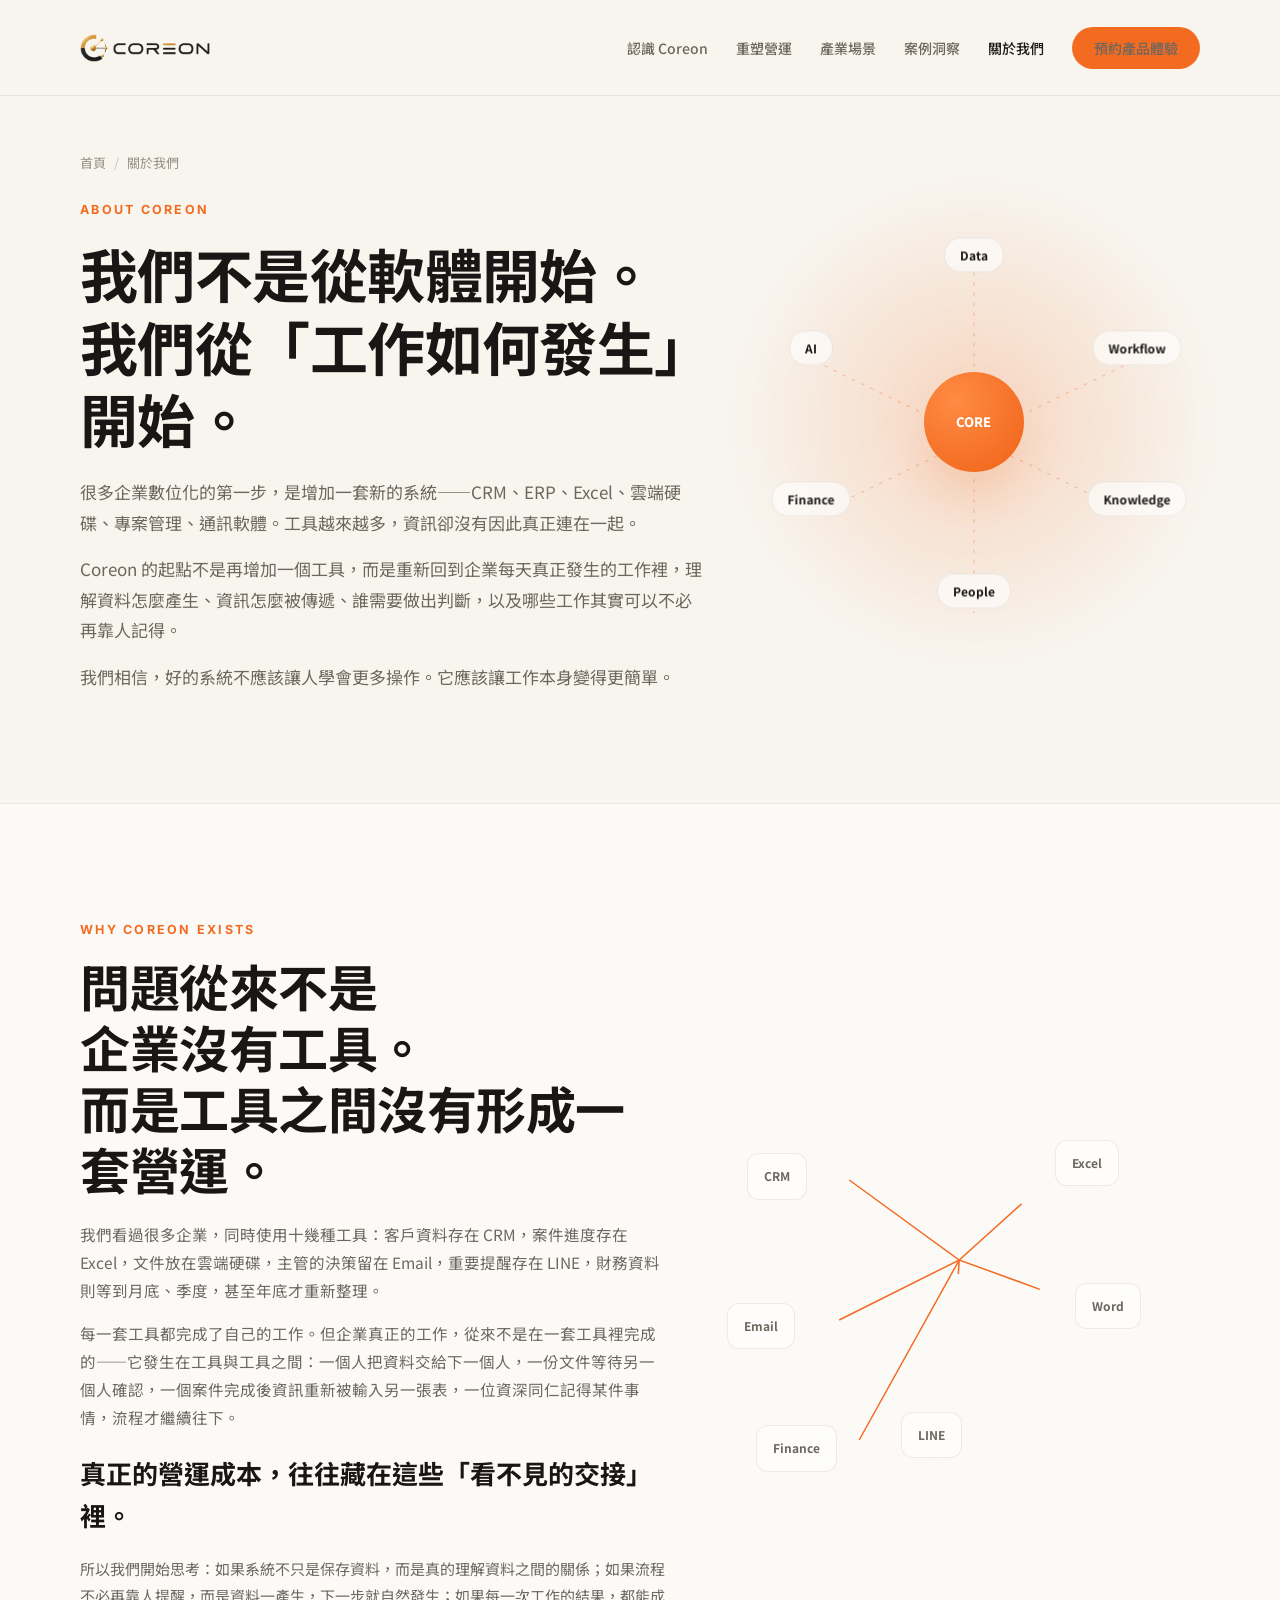
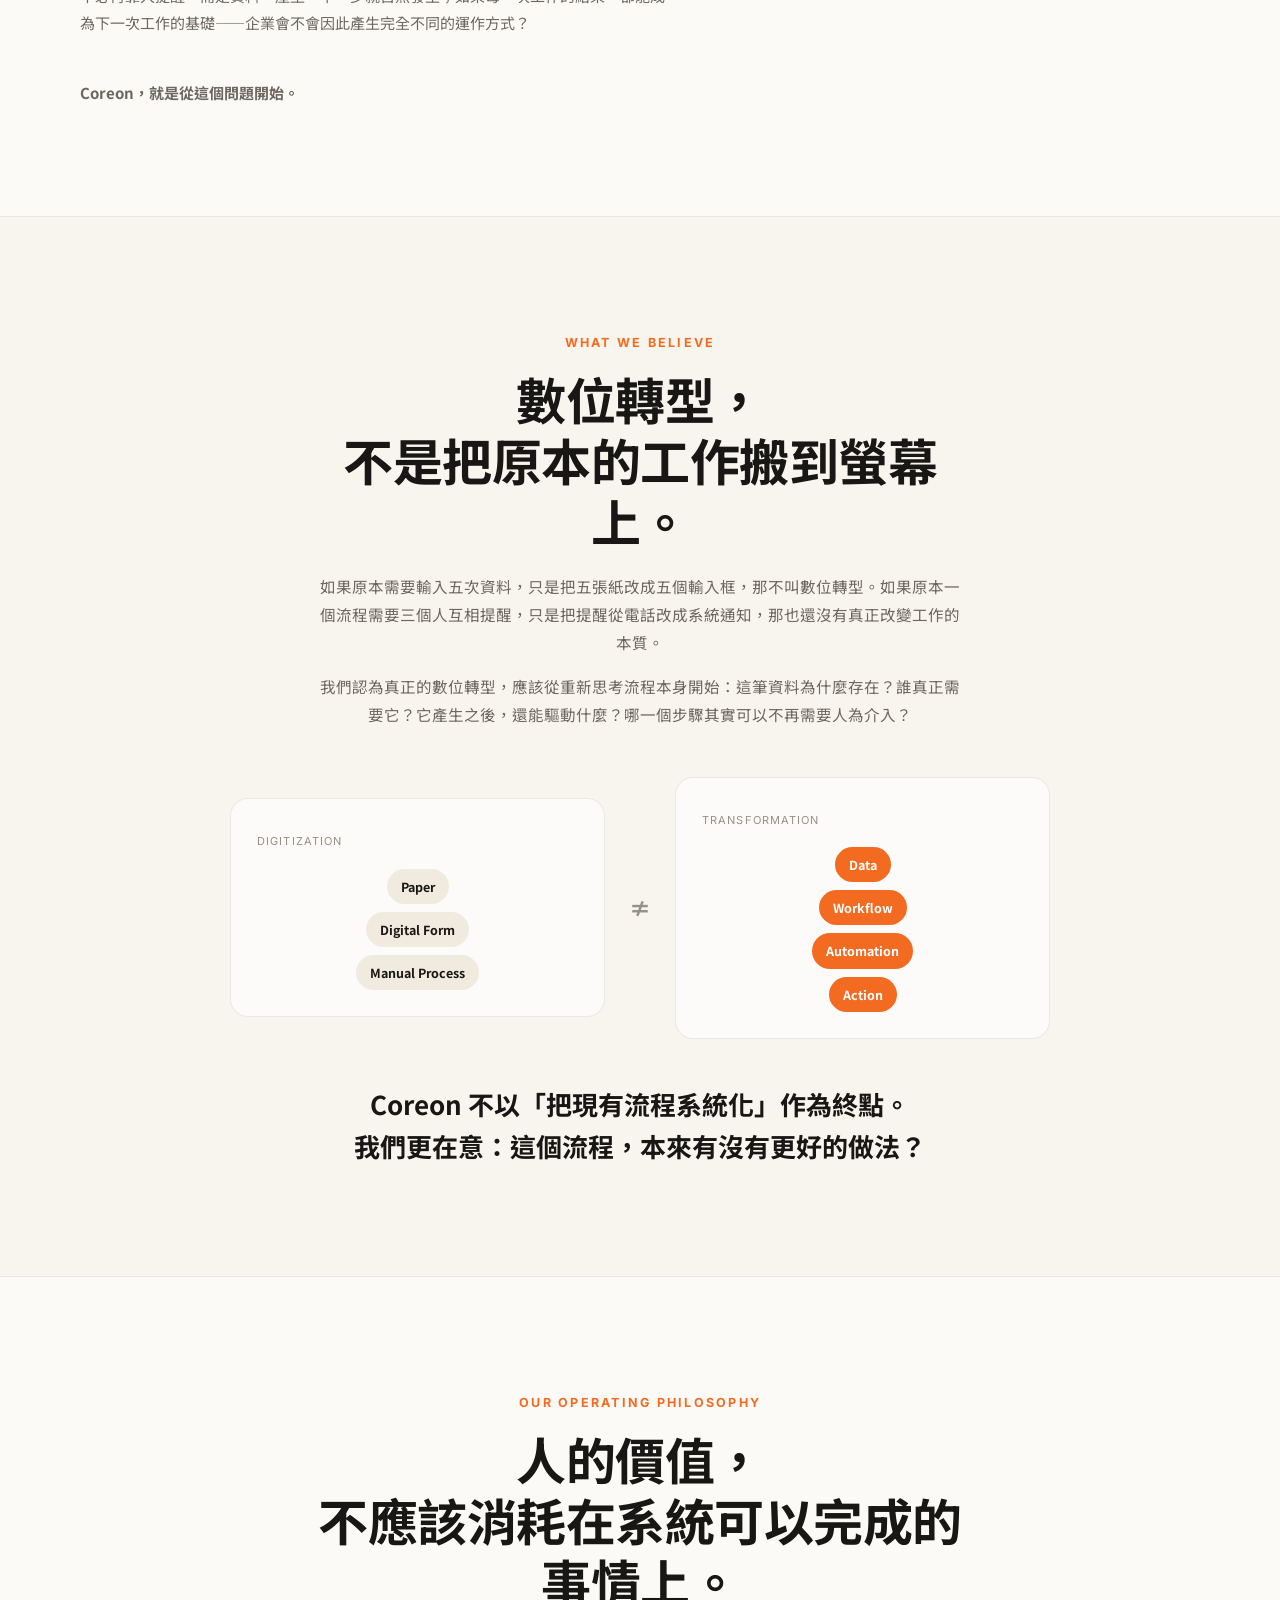
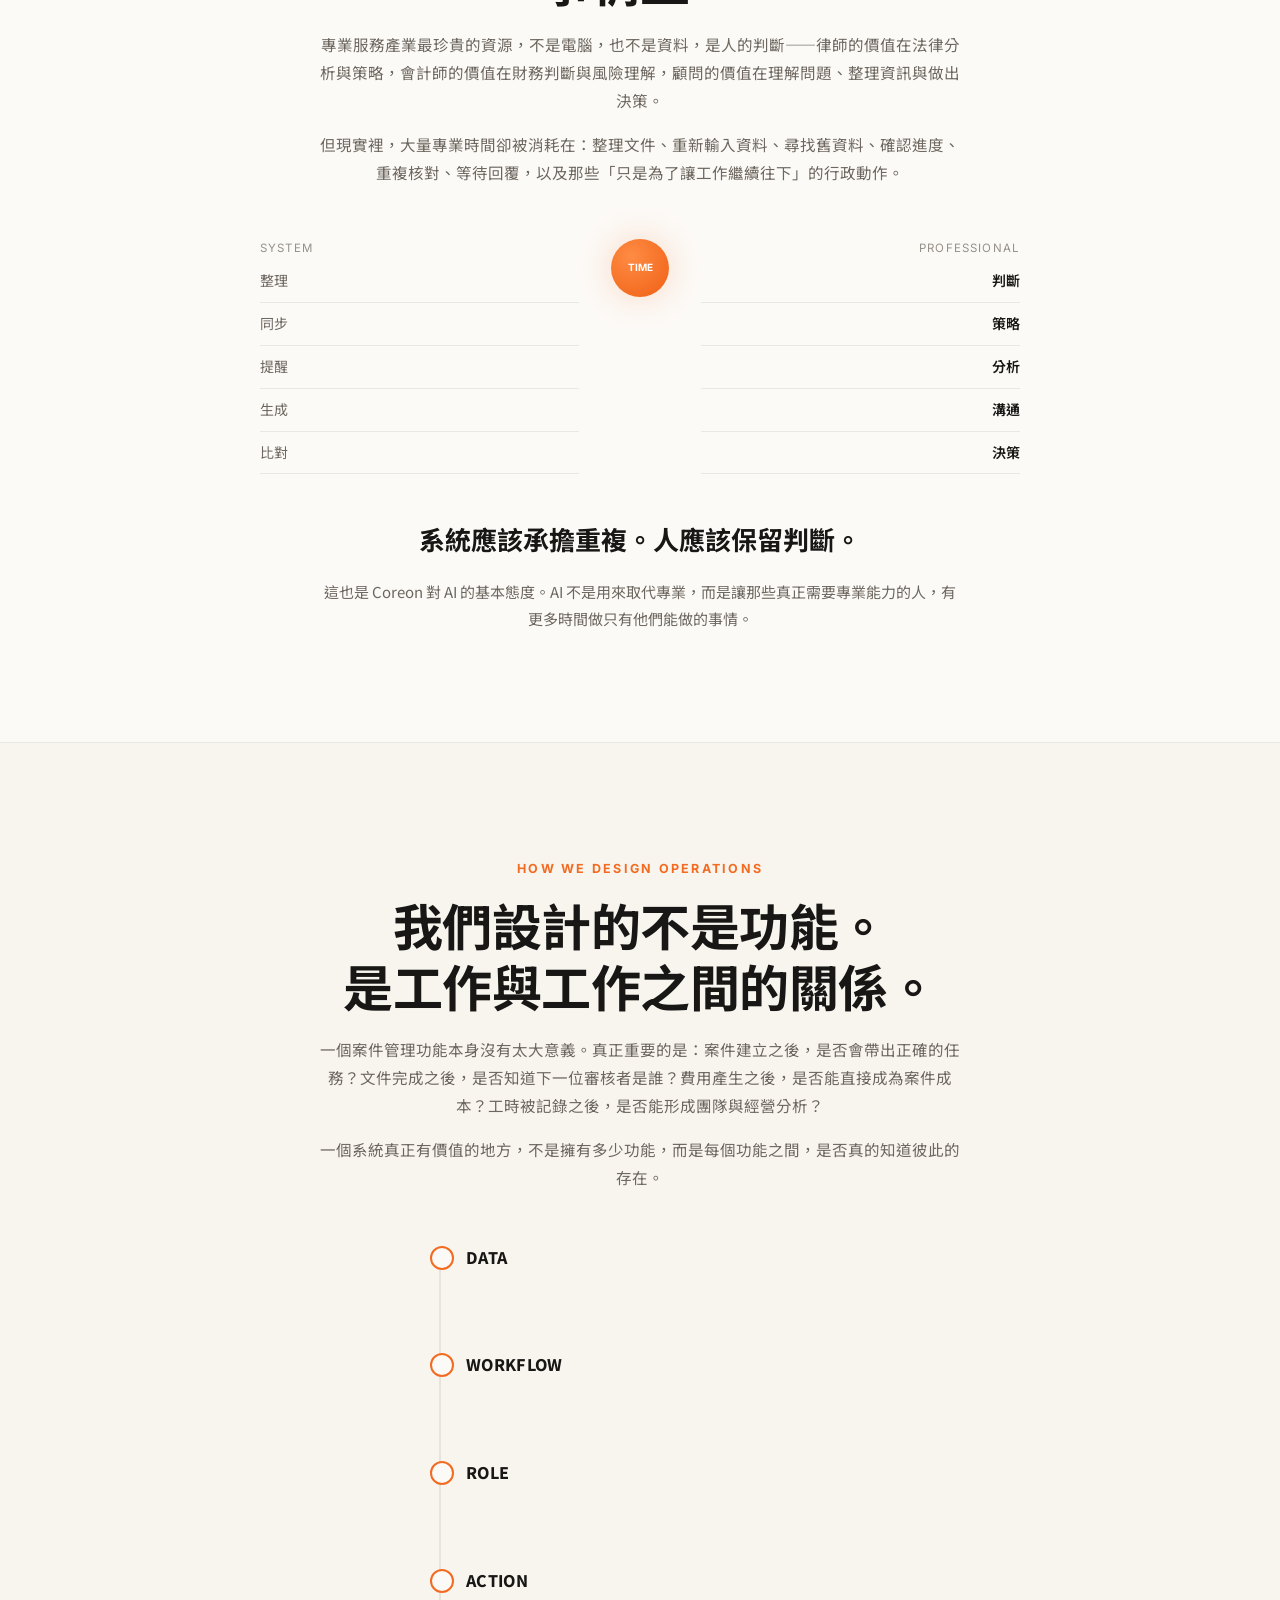
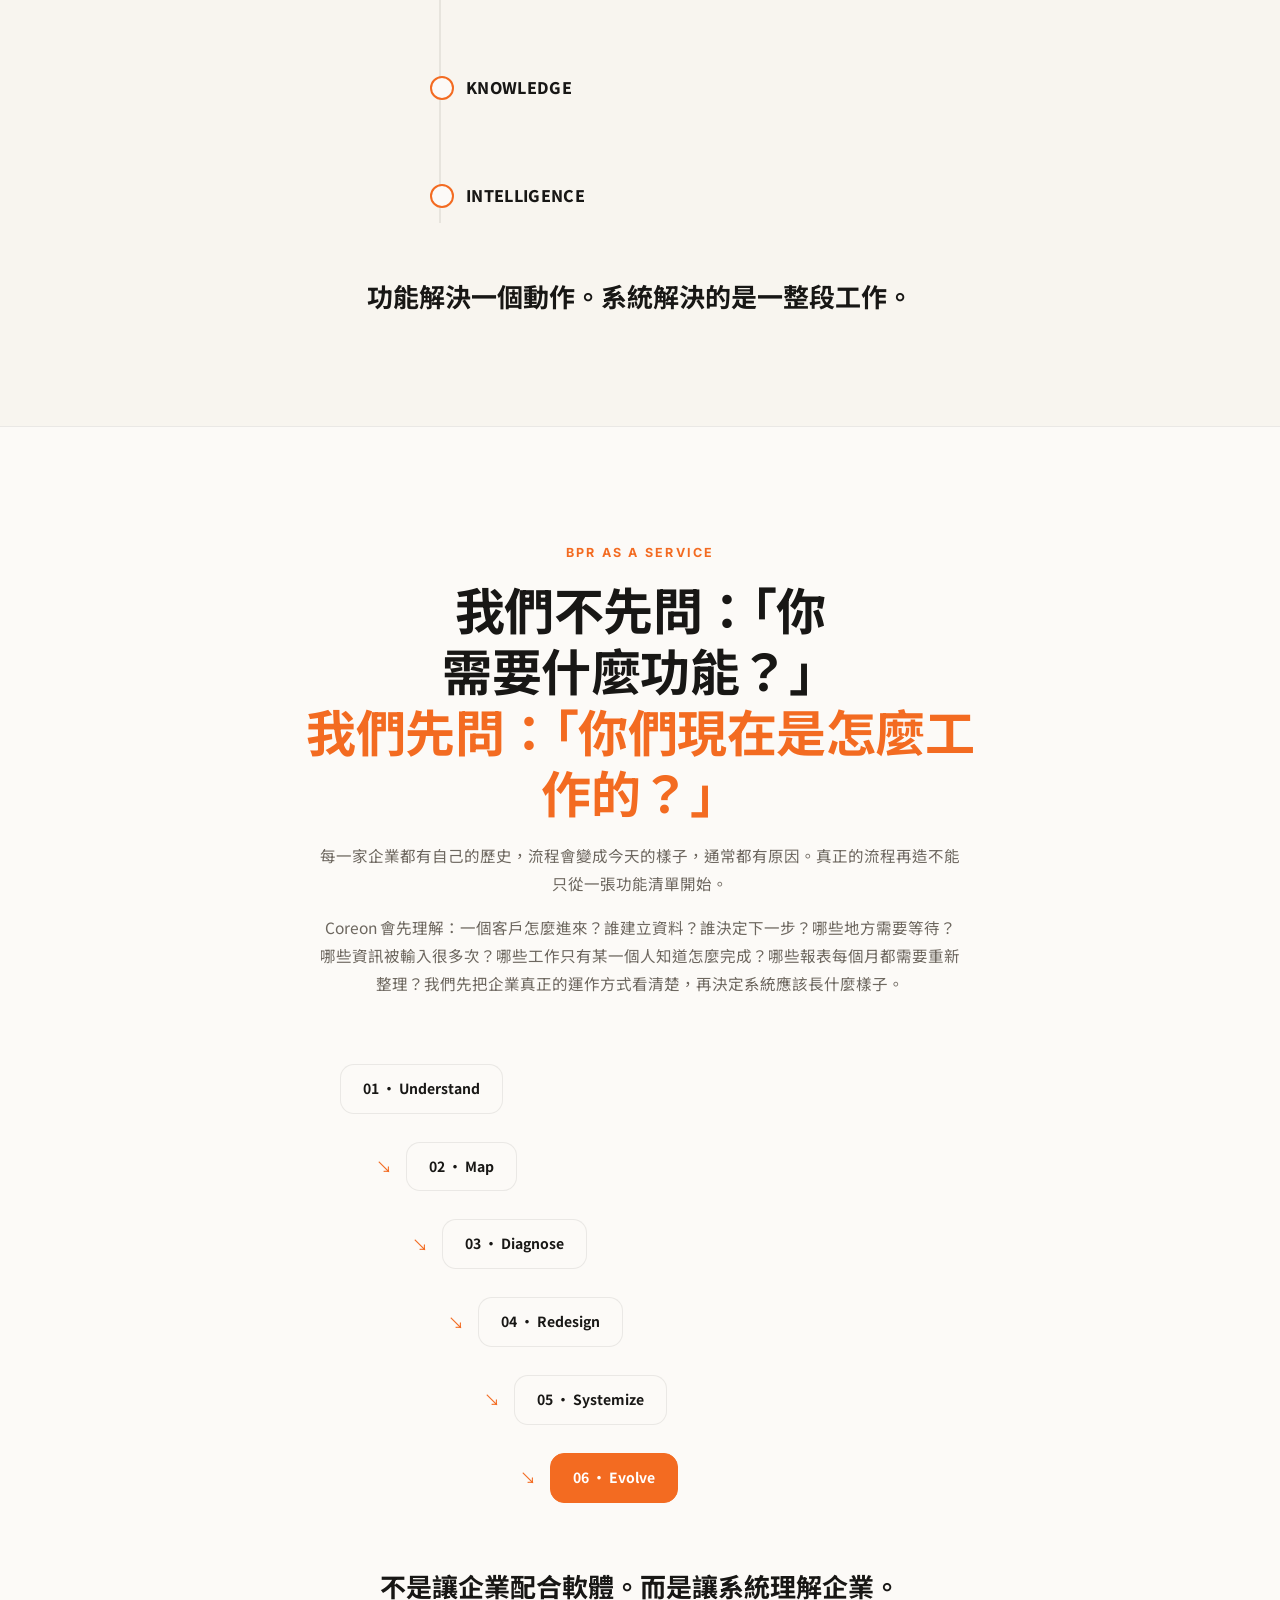
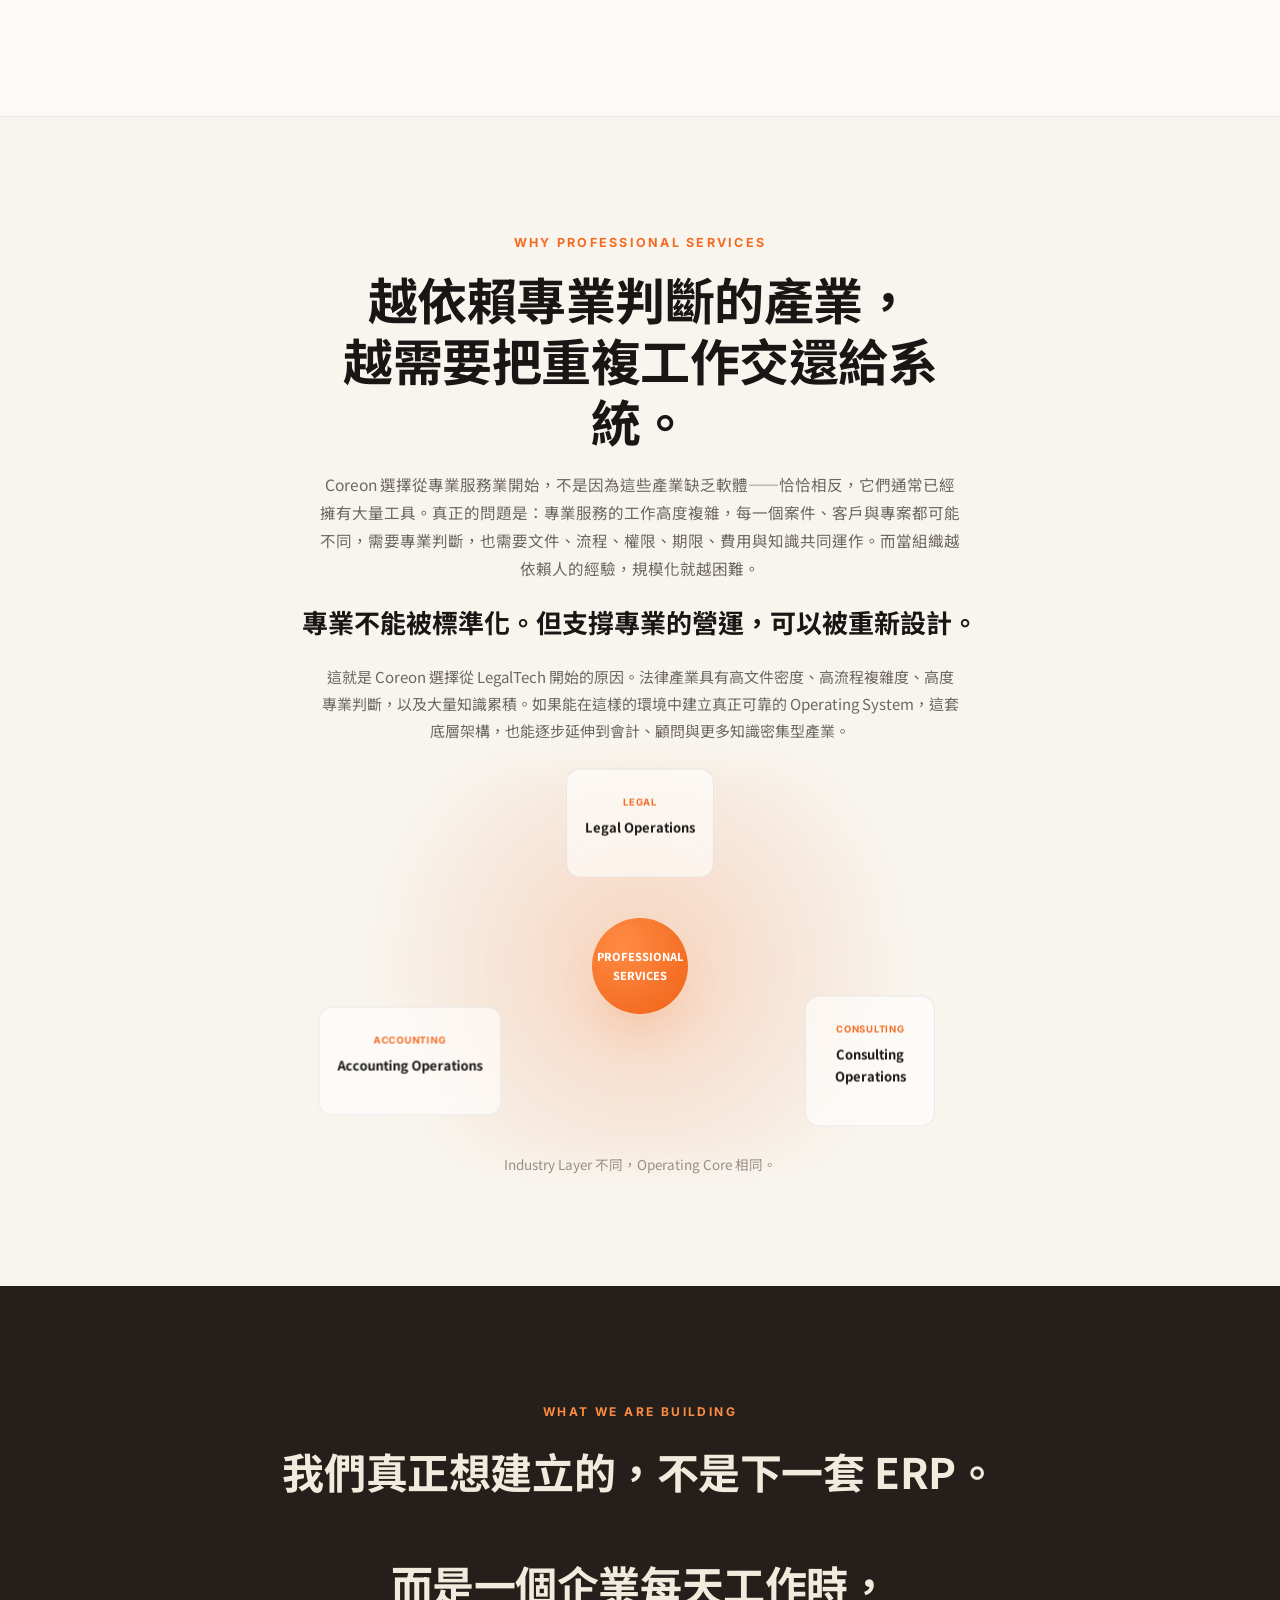
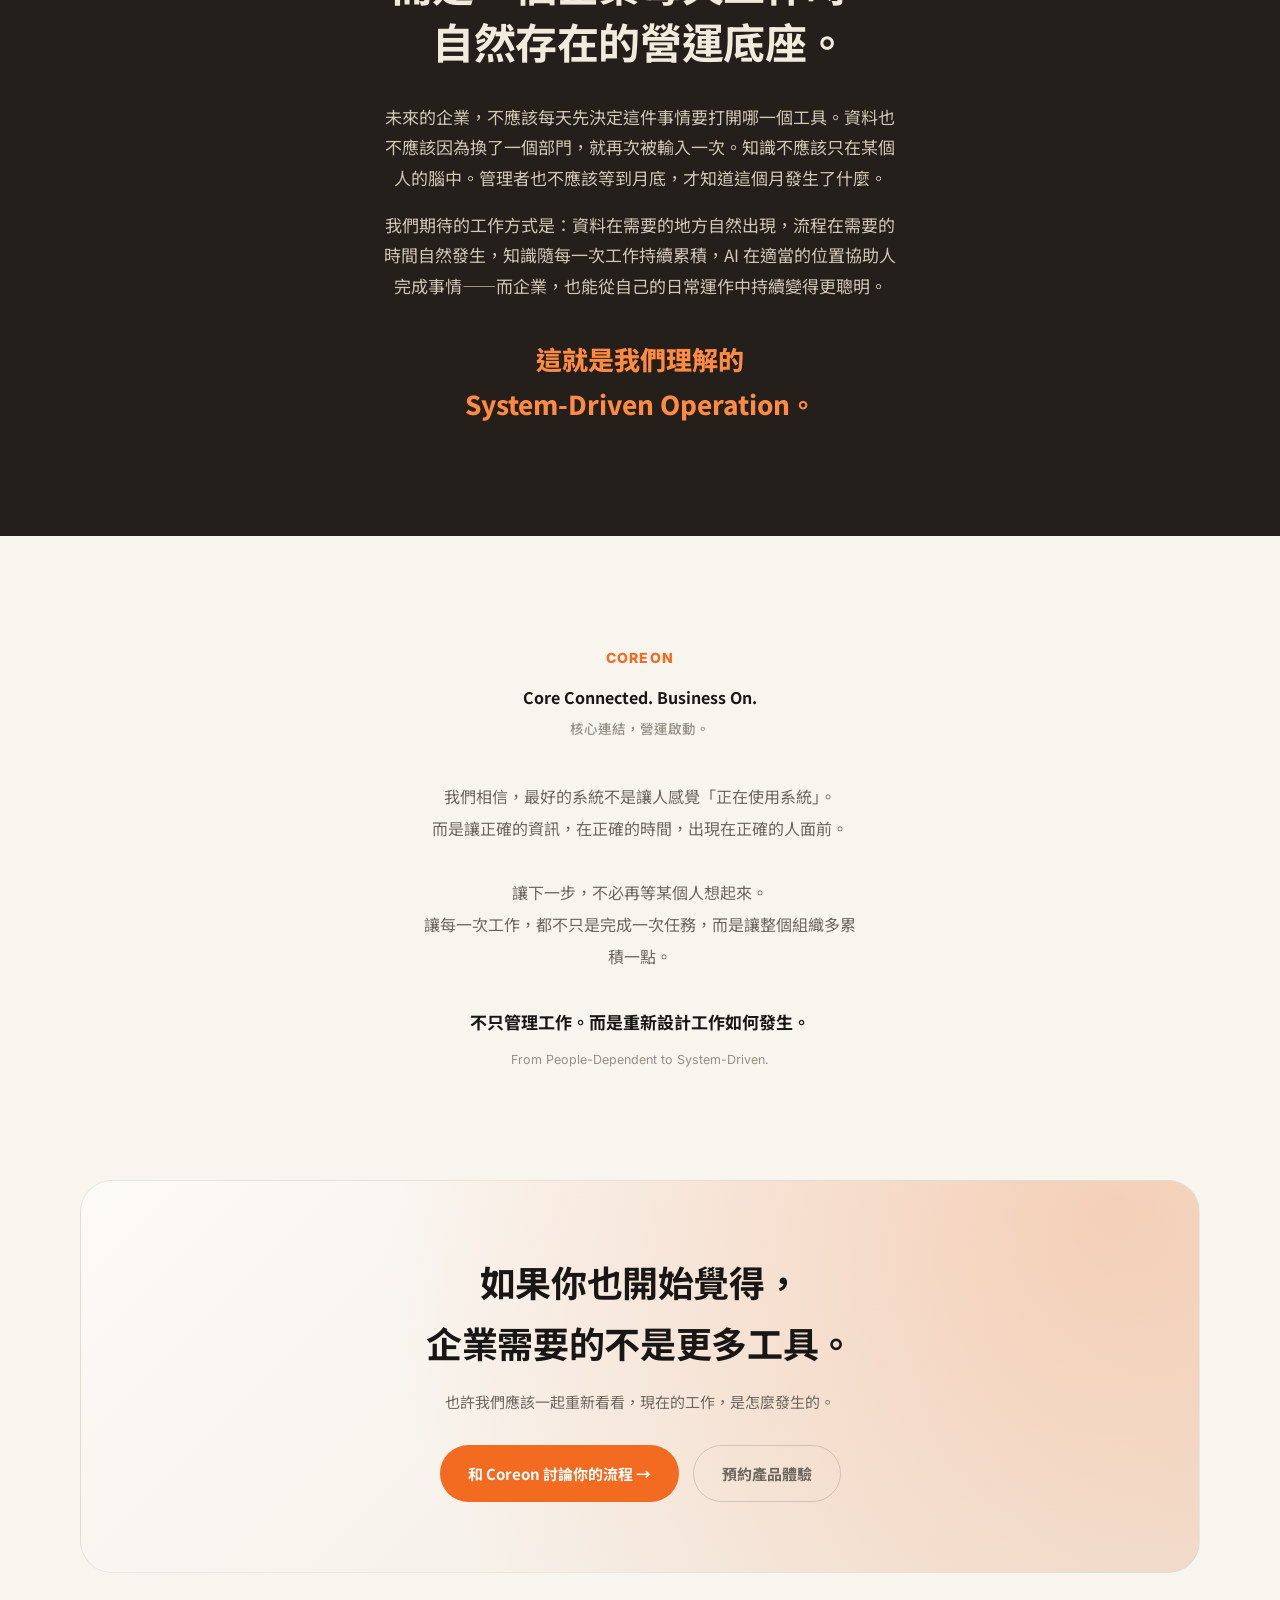
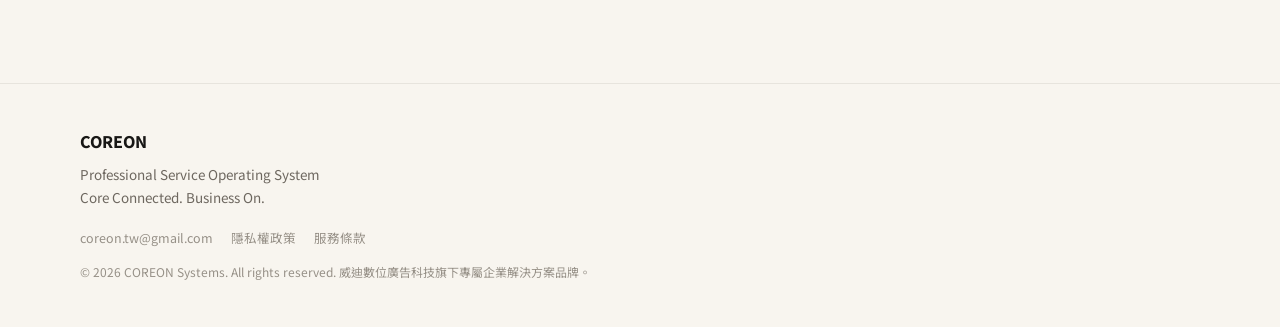
==== commit 5cdcfe38: "更新網站 2026-08-24 11:18" ====
--- a/about/index.html
+++ b/about/index.html
@@ -132,7 +132,21 @@
     <ul class="nav-links" id="navLinks">
       <li><a href="/understand/">認識 Coreon</a></li>
       <li><a href="/transform/">重塑營運</a></li>
-      <li><a href="/industries/">產業場景</a></li>
+      <li class="nav-dropdown">
+        <a href="/industries/">產業場景</a>
+        <div class="nav-dropdown-panel">
+          <a href="/industries/finance/" class="nav-dd-item">金融服務</a>
+          <a href="/industries/#choose" class="nav-dd-item">法律服務</a>
+          <a href="/industries/#choose" class="nav-dd-item">財會稅務</a>
+          <a href="/industries/#choose" class="nav-dd-item">顧問服務</a>
+          <div class="nav-dd-divider"></div>
+          <a href="/industries/#more" class="nav-dd-item soon">建築設計<span class="nav-dd-tag">規劃中</span></a>
+          <a href="/industries/#more" class="nav-dd-item soon">醫療健康<span class="nav-dd-tag">規劃中</span></a>
+          <a href="/industries/#more" class="nav-dd-item soon">其他專業服務<span class="nav-dd-tag">規劃中</span></a>
+          <div class="nav-dd-divider"></div>
+          <a href="/industries/" class="nav-dd-item nav-dd-all">產業場景總覽 →</a>
+        </div>
+      </li>
       <li><a href="/insights/">案例洞察</a></li>
       <li><a href="/about/" aria-current="page">關於我們</a></li>
       <li><a href="https://lin.ee/829kkoG" target="_blank" rel="noopener" class="nav-cta">預約產品體驗</a></li>
--- a/css/coreon-v2.css
+++ b/css/coreon-v2.css
@@ -63,6 +63,26 @@
   .nav-toggle{display:inline-flex;align-items:center;justify-content:center}
 }
 
+/* nav dropdown — 產業場景選單 */
+.nav-dropdown{position:relative}
+.nav-dropdown-panel{position:absolute;top:100%;left:50%;transform:translateX(-50%) translateY(6px);opacity:0;visibility:hidden;
+  transition:opacity .18s ease,transform .18s ease;pointer-events:none;background:var(--bg-white);border:1px solid var(--line);
+  border-radius:16px;box-shadow:0 24px 48px -16px rgba(24,23,21,.2);padding:10px;min-width:230px;z-index:70}
+.nav-dropdown:hover .nav-dropdown-panel,.nav-dropdown:focus-within .nav-dropdown-panel{opacity:1;visibility:visible;transform:translateX(-50%) translateY(0);pointer-events:auto}
+.nav-dd-item{display:flex;align-items:center;justify-content:space-between;gap:14px;padding:10px 12px;border-radius:10px;font-size:14px;color:var(--ink)!important;font-weight:500;white-space:nowrap}
+.nav-dd-item:hover{background:var(--bg-sand);color:var(--ink)!important}
+.nav-dd-item.soon{color:var(--ink-muted)!important}
+.nav-dd-tag{font-size:10.5px;font-weight:700;color:var(--ink-muted);background:var(--bg-sand);padding:2px 8px;border-radius:999px}
+.nav-dd-divider{height:1px;background:var(--line);margin:6px 4px}
+.nav-dd-all{color:var(--accent)!important;font-weight:700;justify-content:flex-start}
+.nav-dd-item.current{color:var(--accent)!important;font-weight:700}
+@media(max-width:960px){
+  .nav-dropdown-panel{position:static!important;transform:none!important;left:auto!important;opacity:1;visibility:visible;pointer-events:auto;box-shadow:none;border:0;
+    background:transparent;padding:2px 0 6px 16px;min-width:0;display:flex;flex-direction:column}
+  .nav-dd-item{display:flex!important;width:100%!important;padding:8px 0!important;font-size:13.5px}
+  .nav-dd-divider{display:none}
+}
+
 section{position:relative;padding:110px 0}
 .center{text-align:center;margin-left:auto;margin-right:auto}
 @media(max-width:960px){ .wrap{padding:0 24px} .nav-in{padding:16px 24px} }
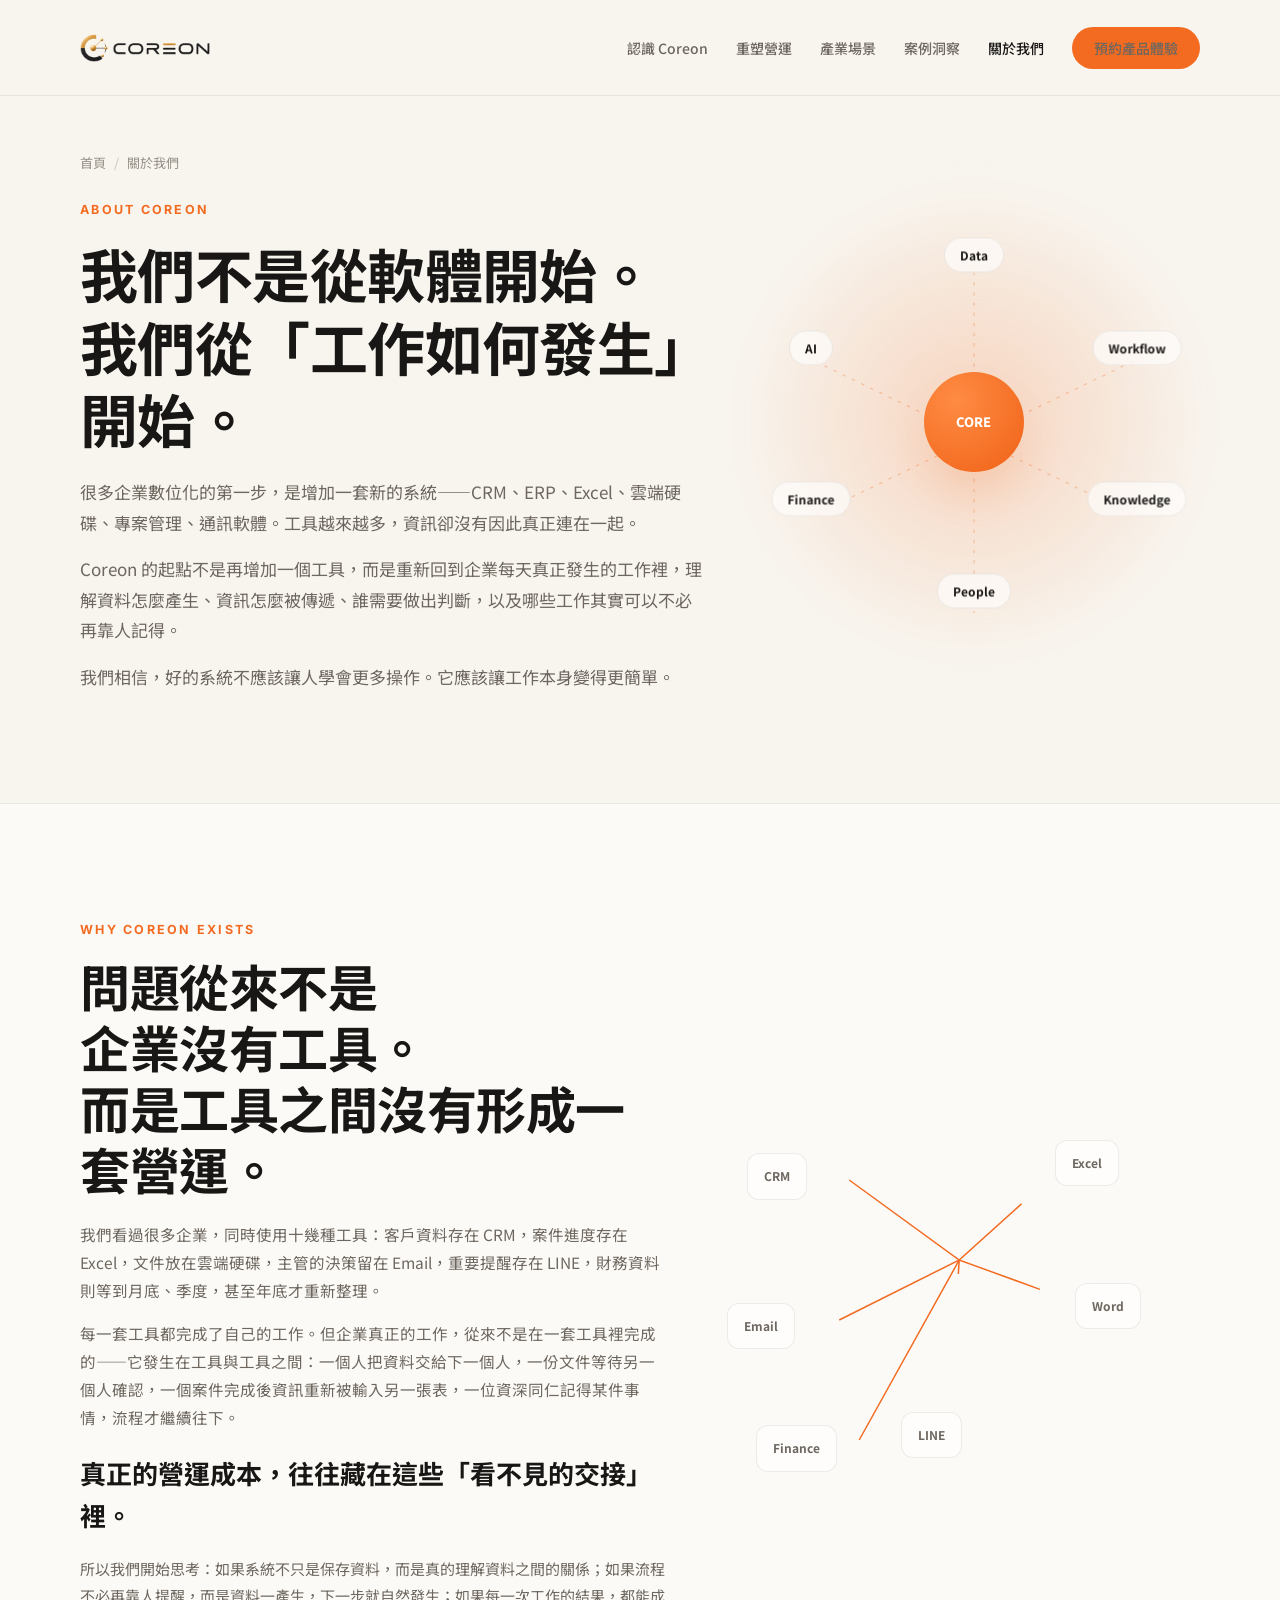
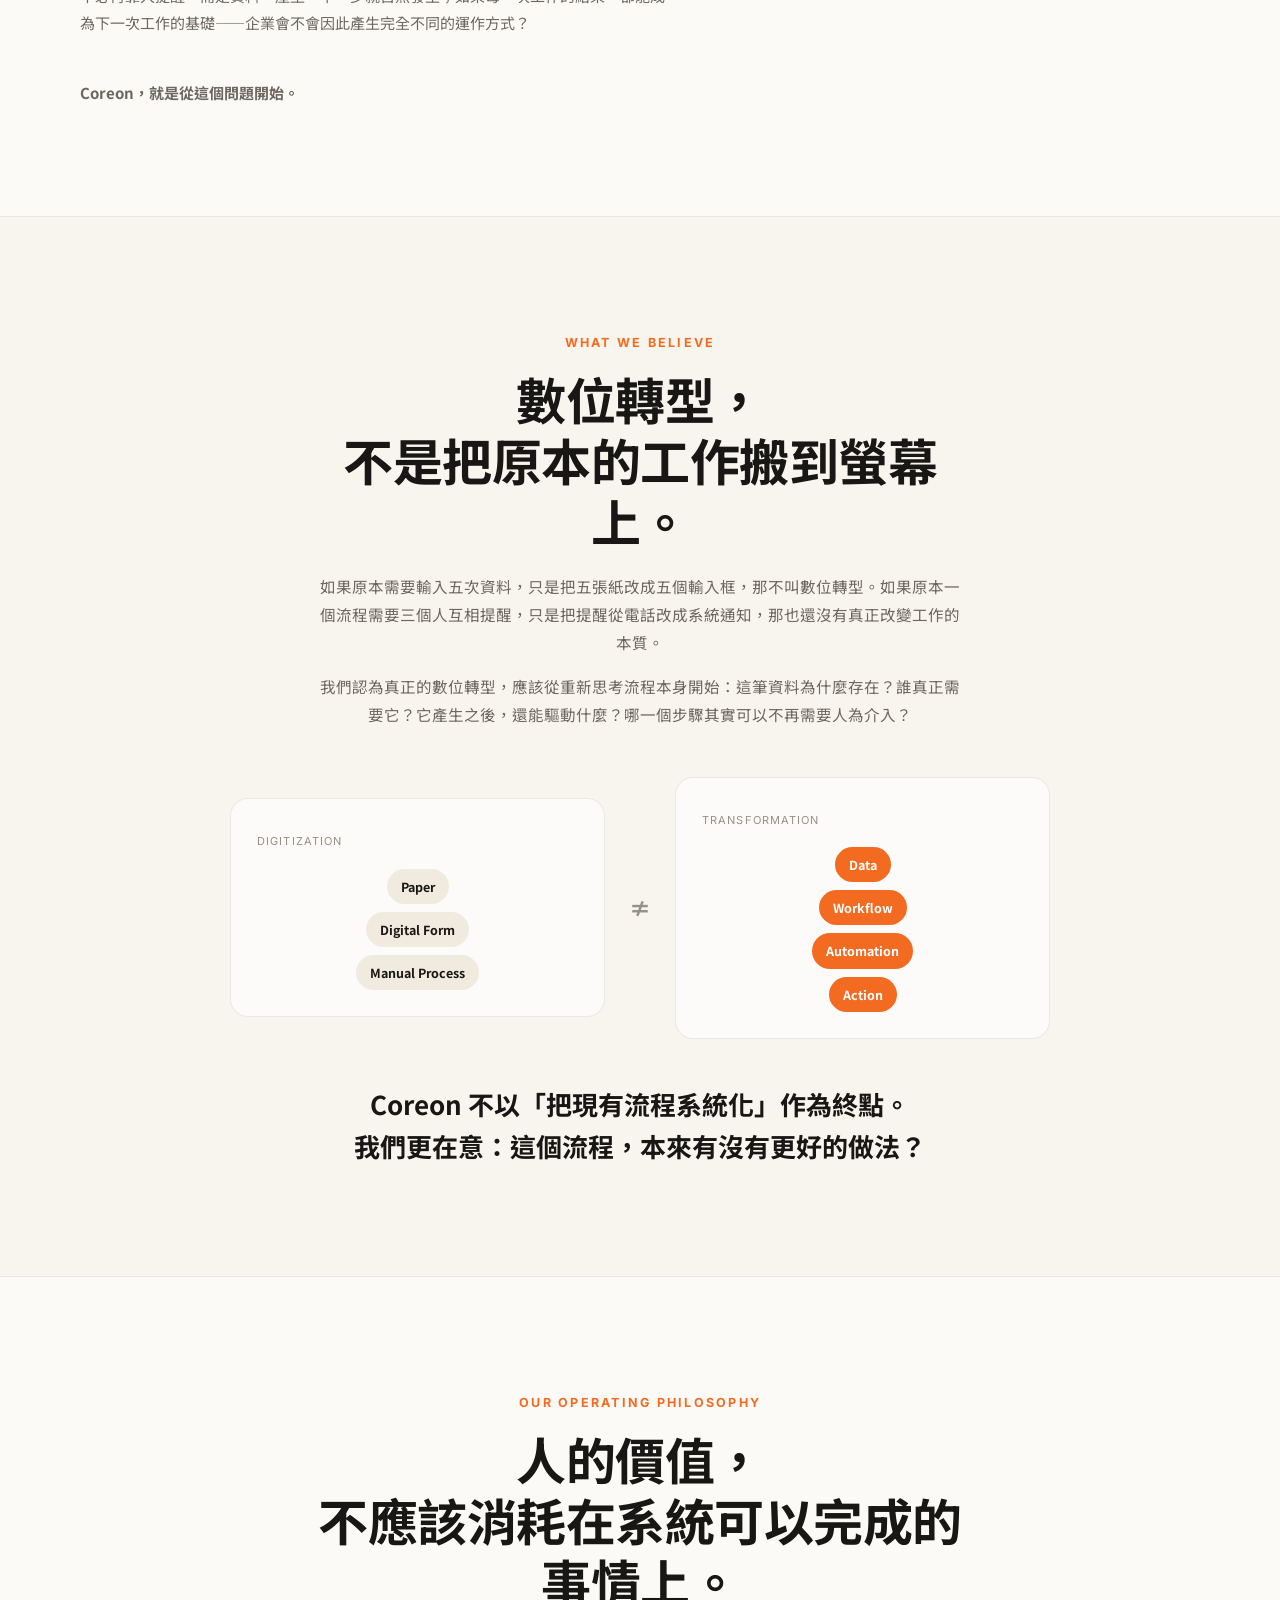
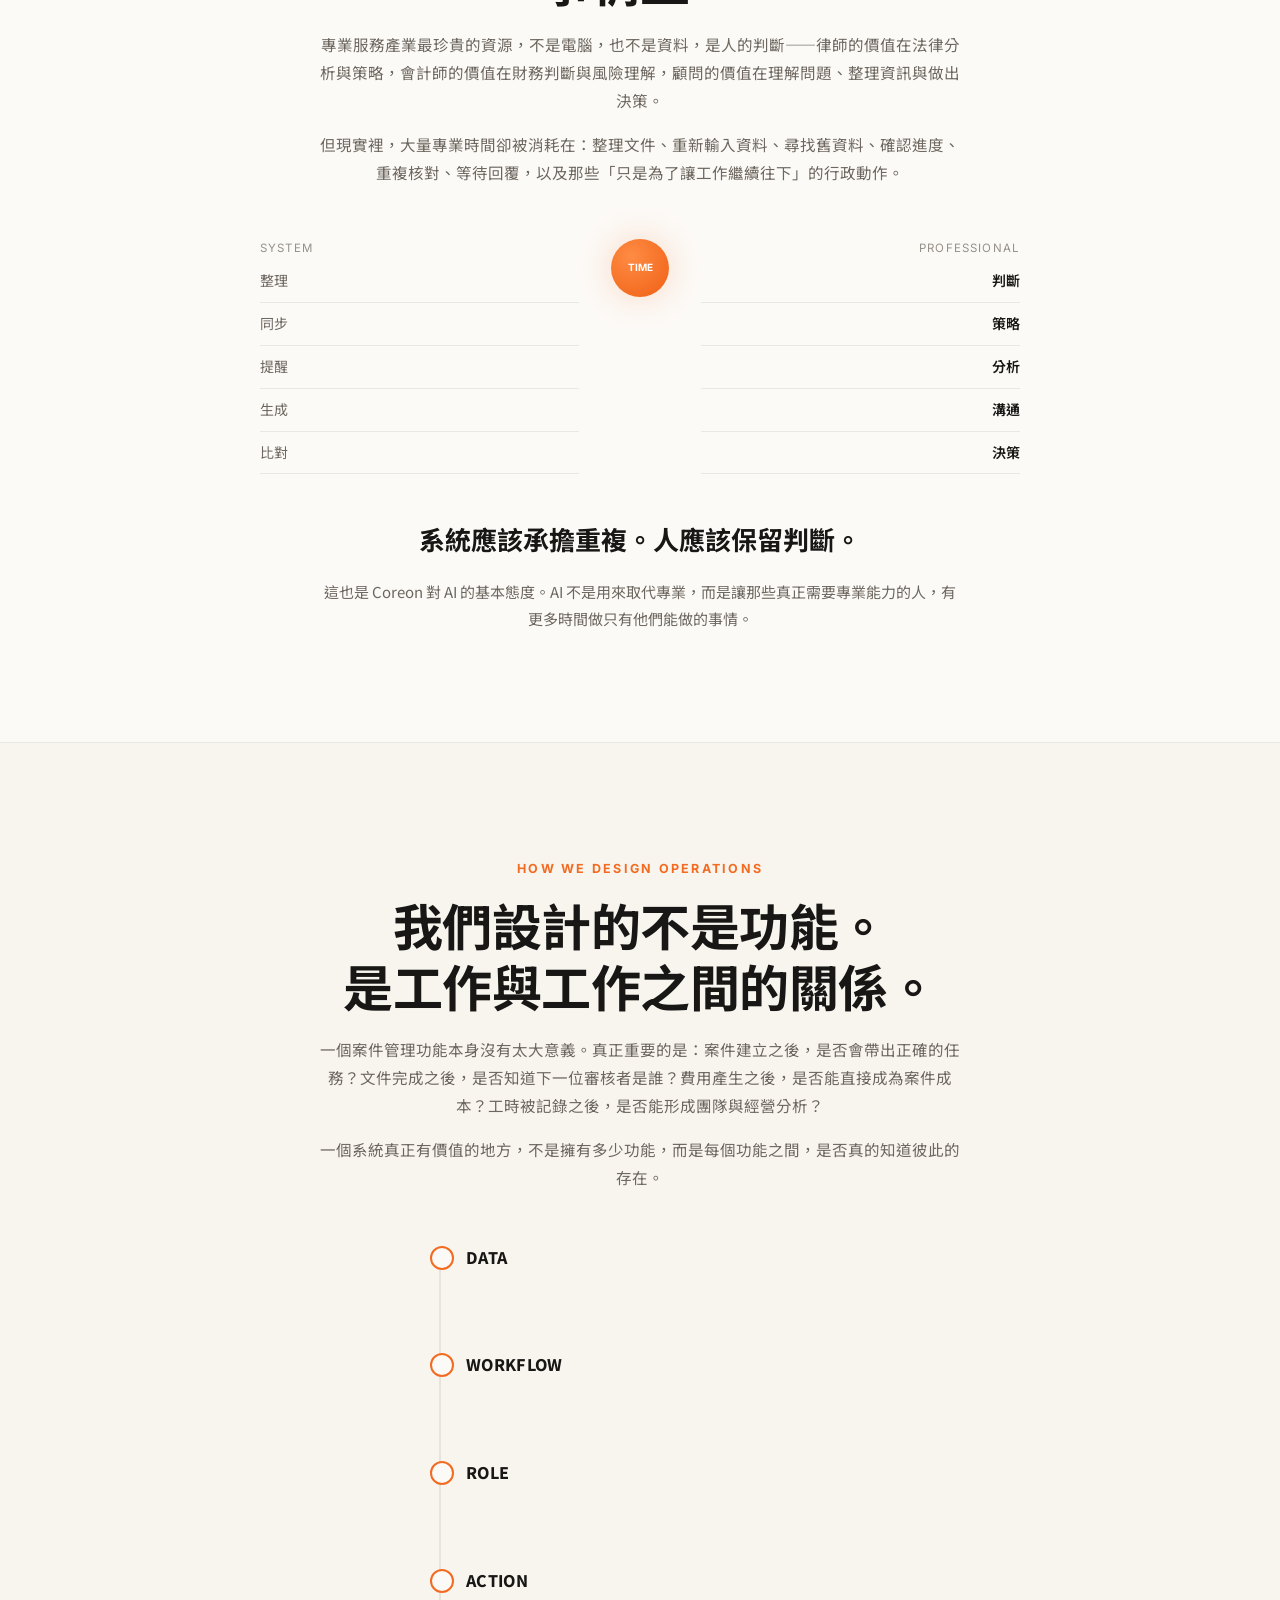
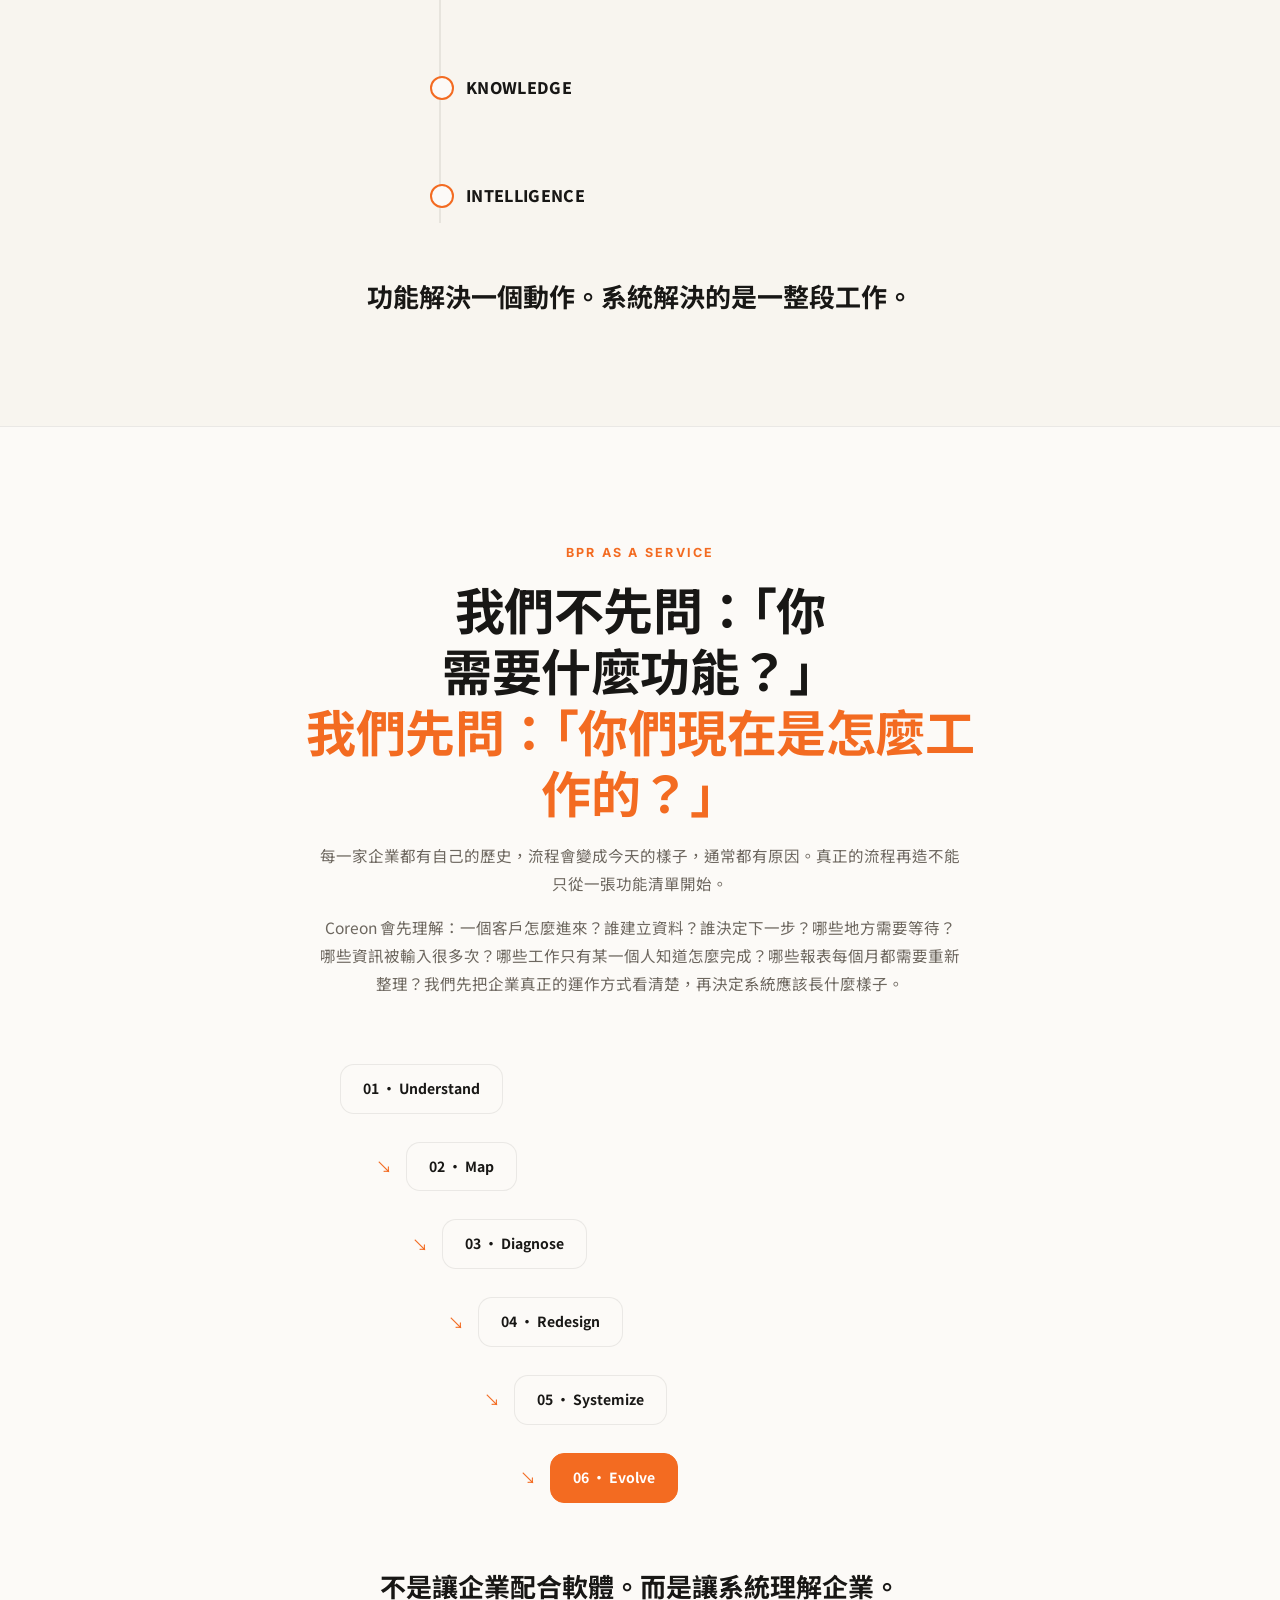
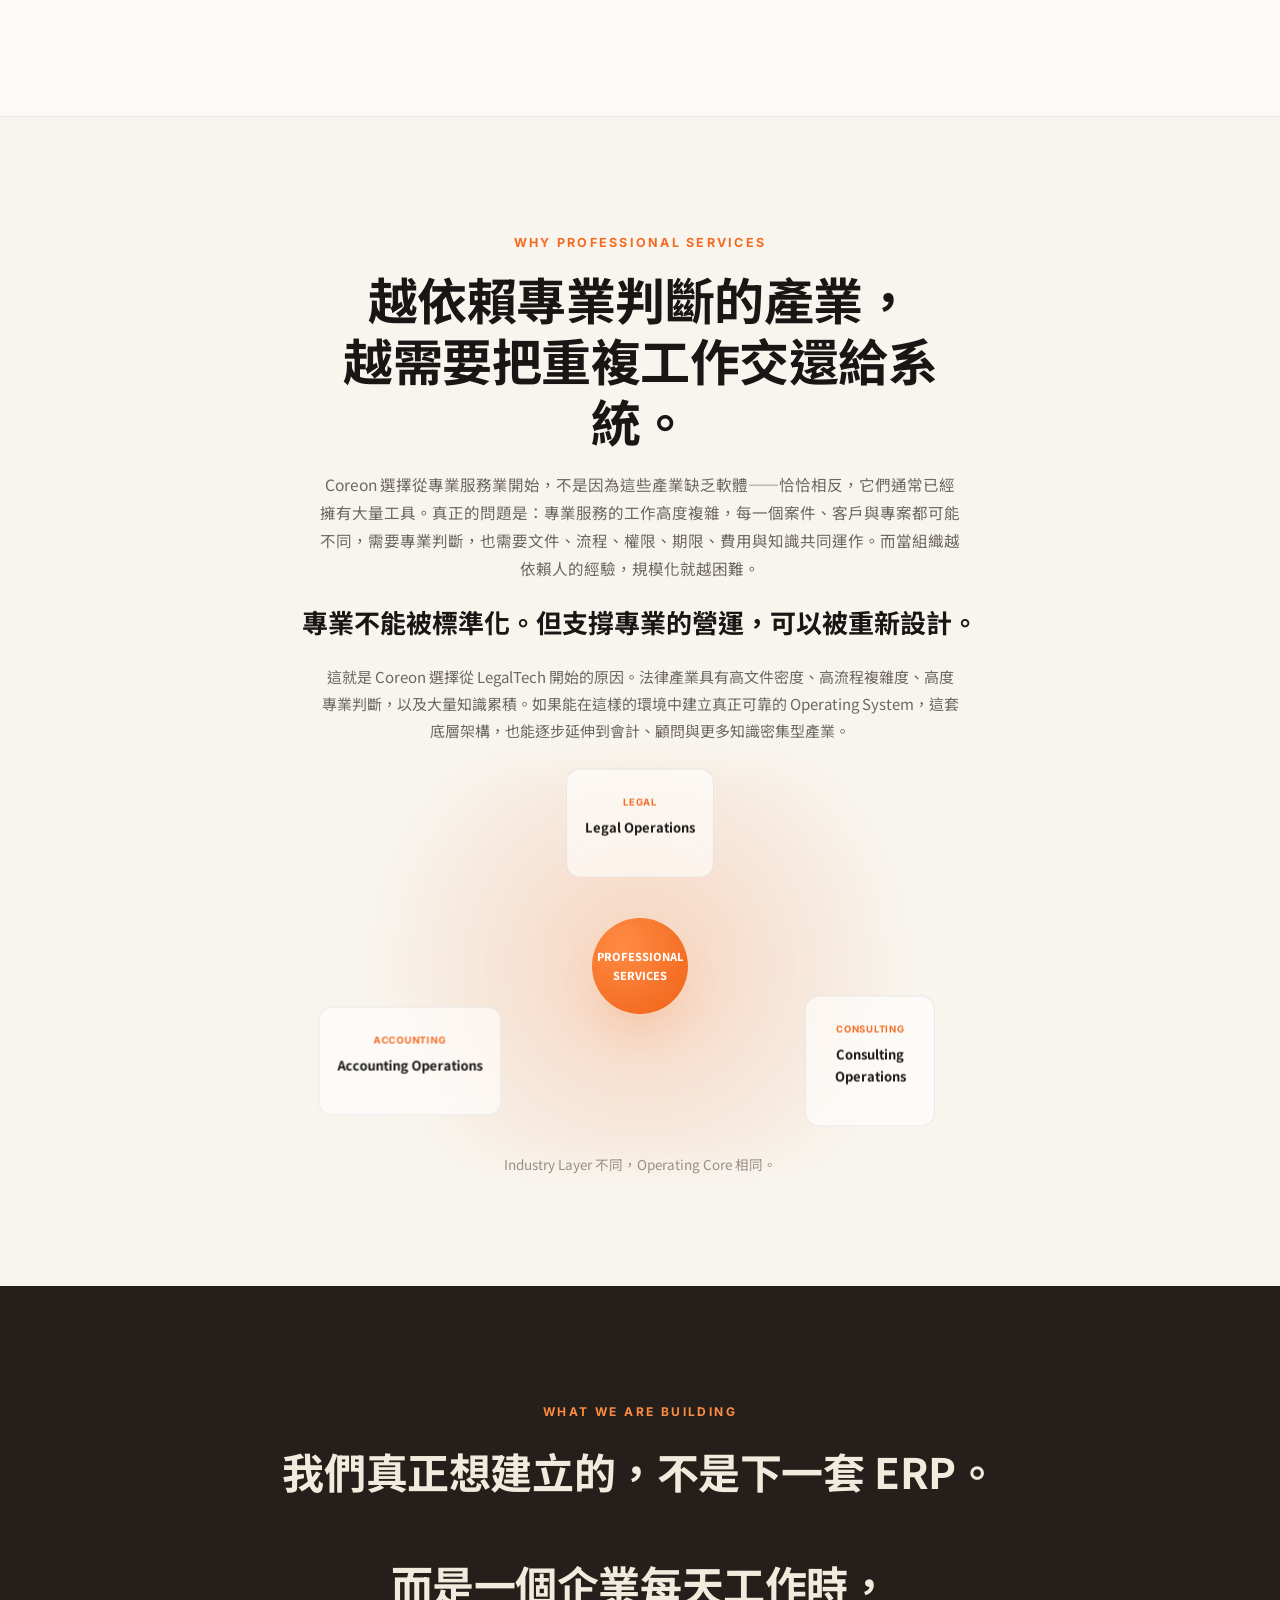
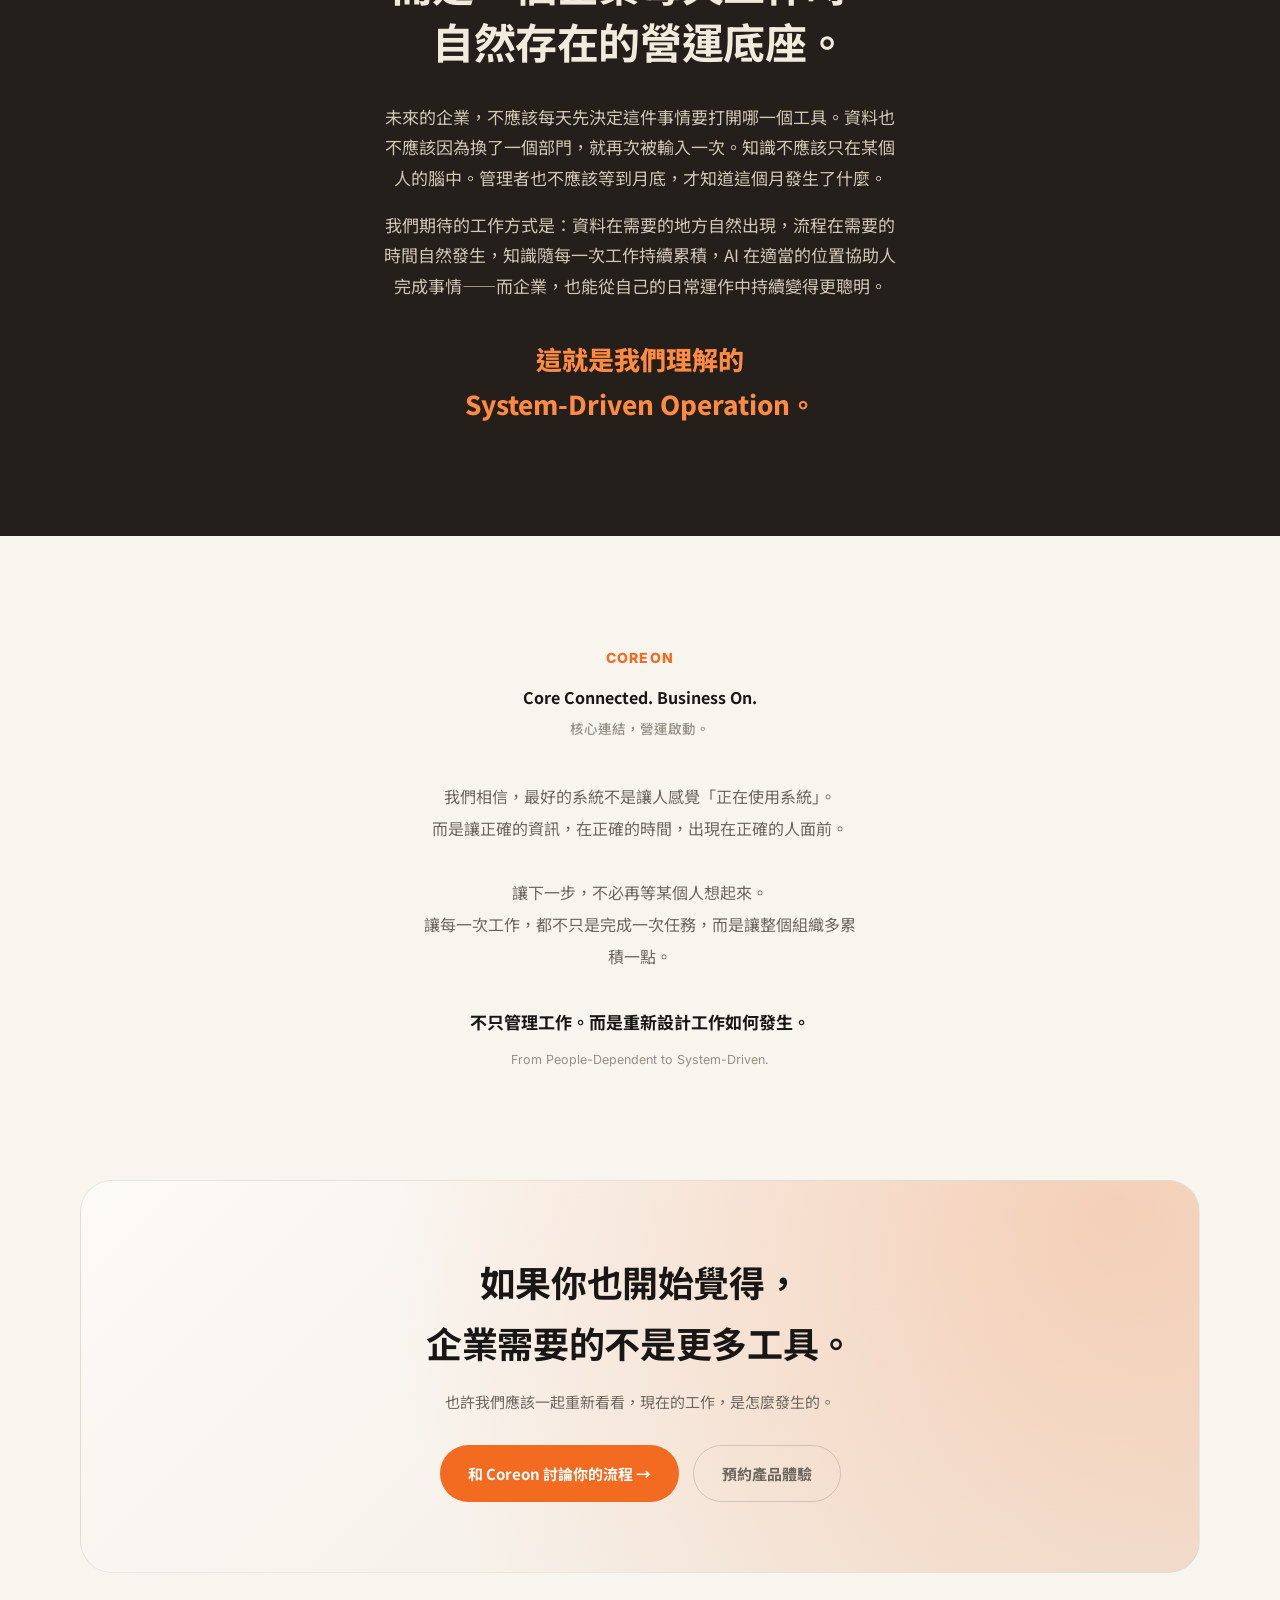
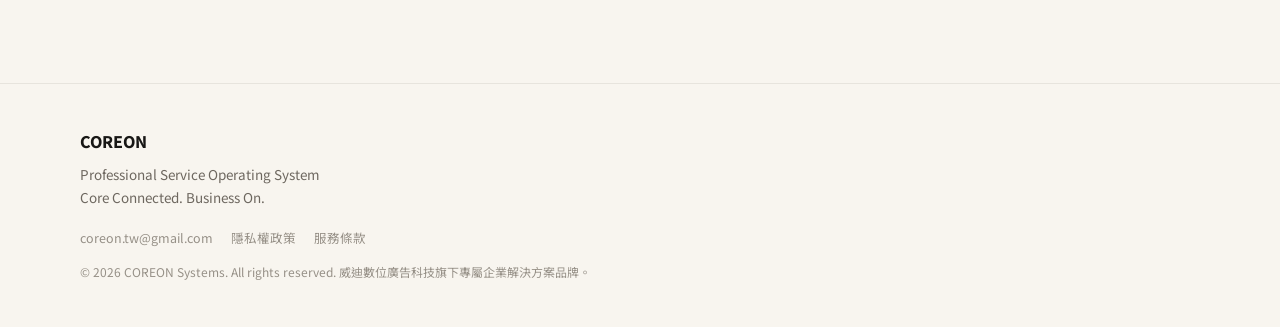
==== commit 410012ed: "更新網站 2026-08-24 11:35" ====
--- a/about/index.html
+++ b/about/index.html
@@ -137,7 +137,7 @@
         <div class="nav-dropdown-panel">
           <a href="/industries/finance/" class="nav-dd-item">金融服務</a>
           <a href="/industries/#choose" class="nav-dd-item">法律服務</a>
-          <a href="/industries/#choose" class="nav-dd-item">財會稅務</a>
+          <a href="/industries/accounting/" class="nav-dd-item">財會稅務</a>
           <a href="/industries/#choose" class="nav-dd-item">顧問服務</a>
           <div class="nav-dd-divider"></div>
           <a href="/industries/#more" class="nav-dd-item soon">建築設計<span class="nav-dd-tag">規劃中</span></a>
